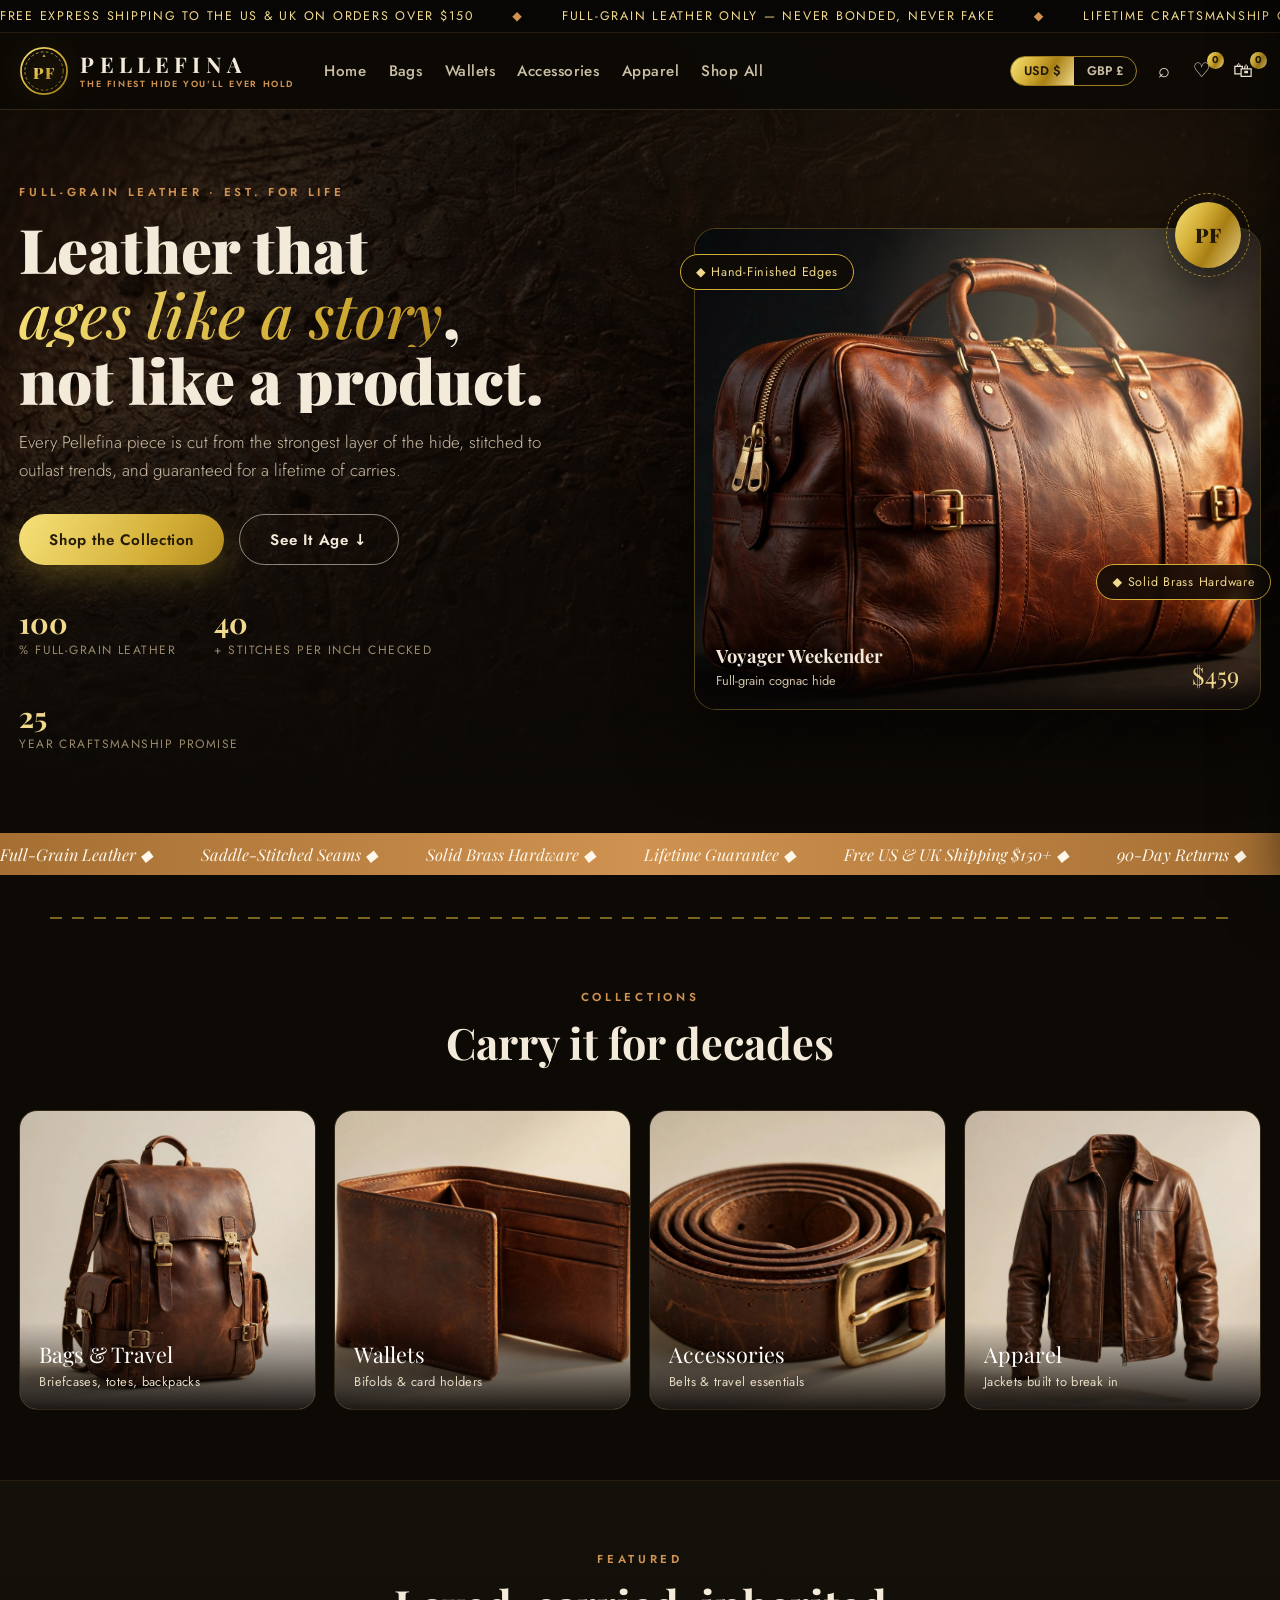
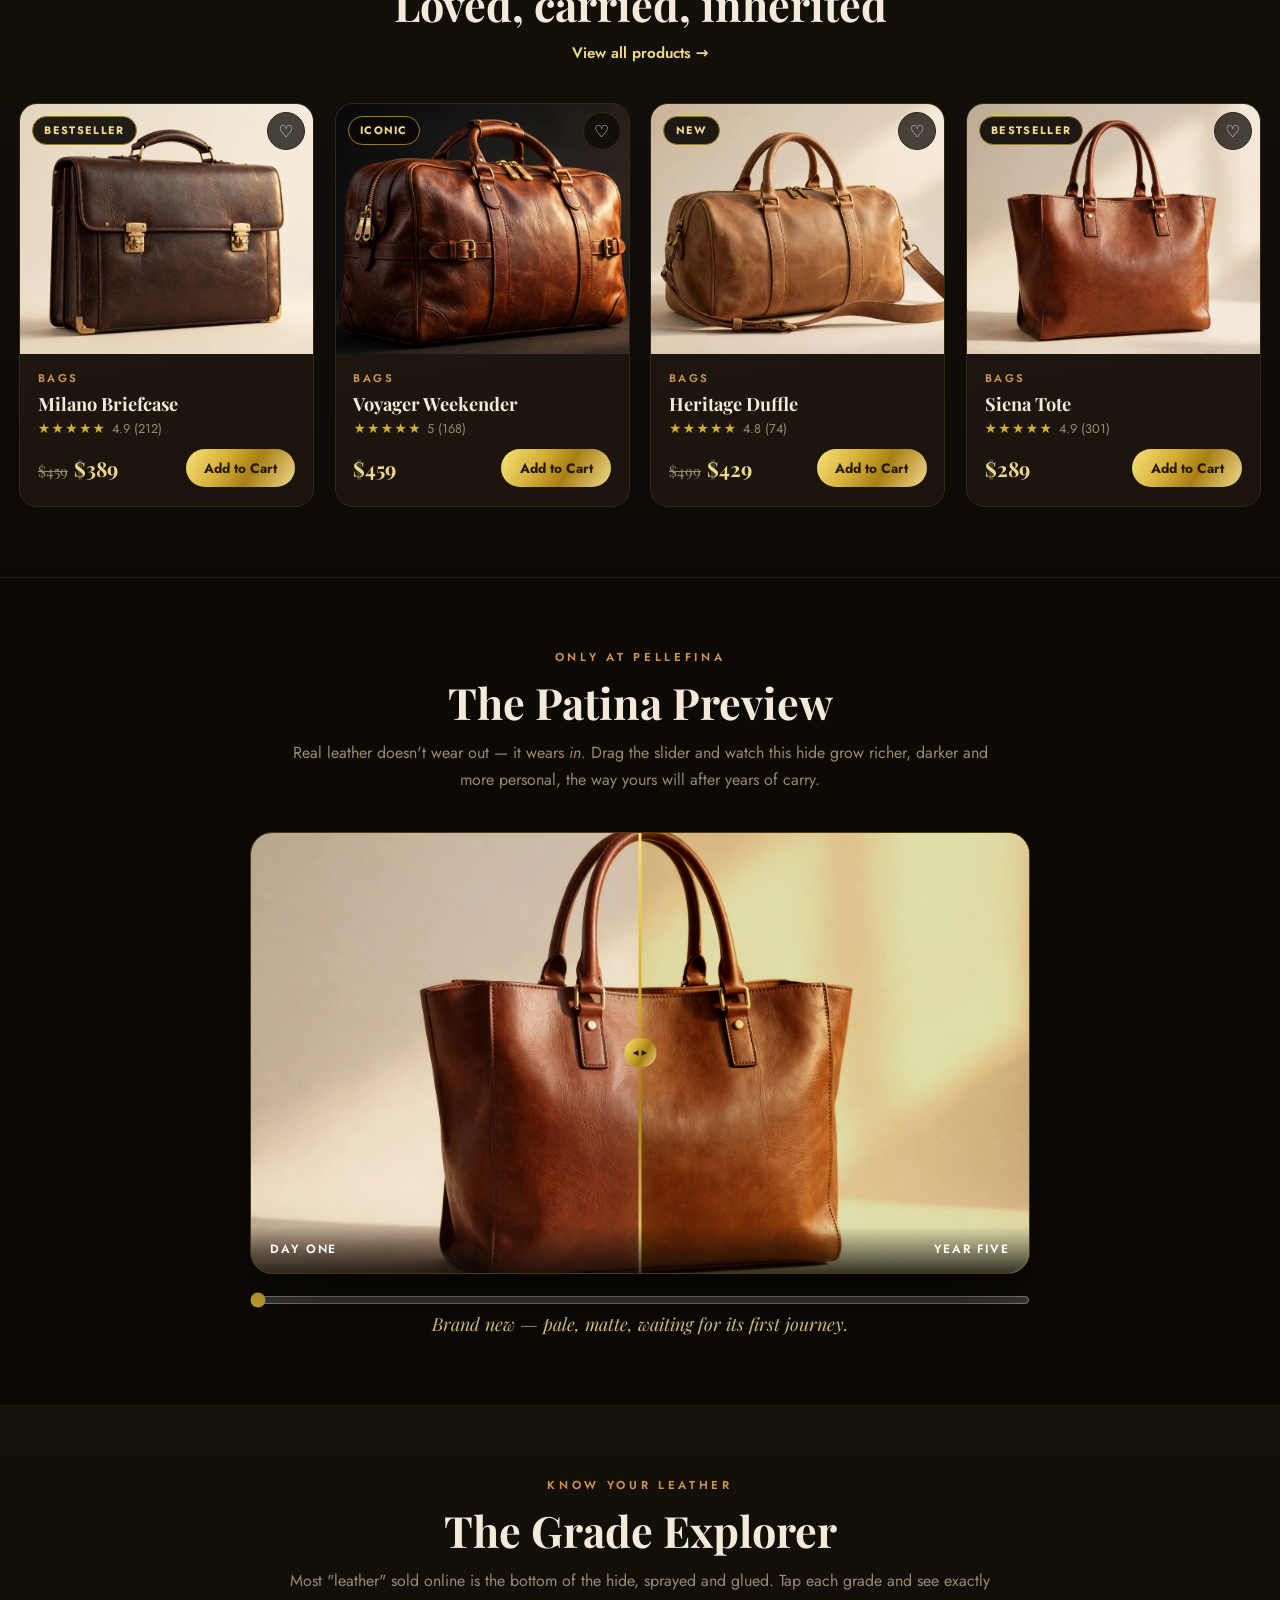
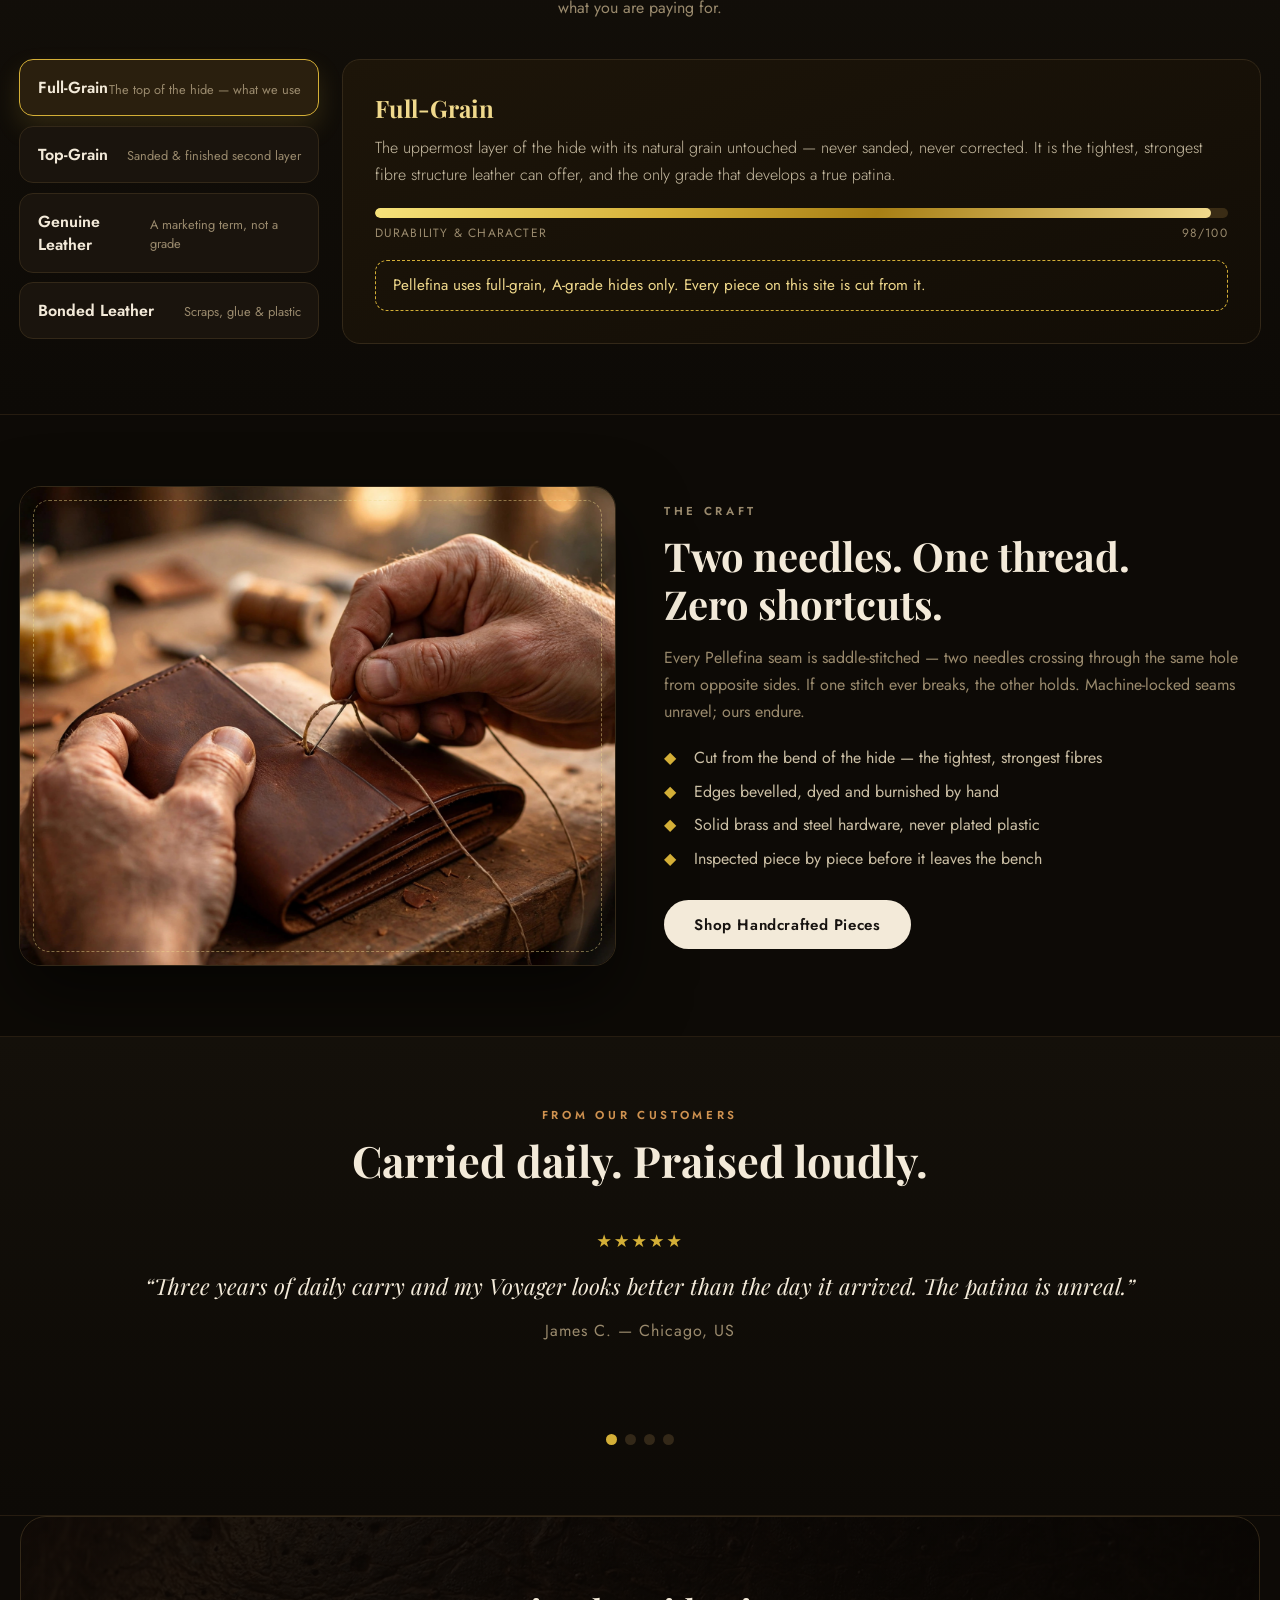
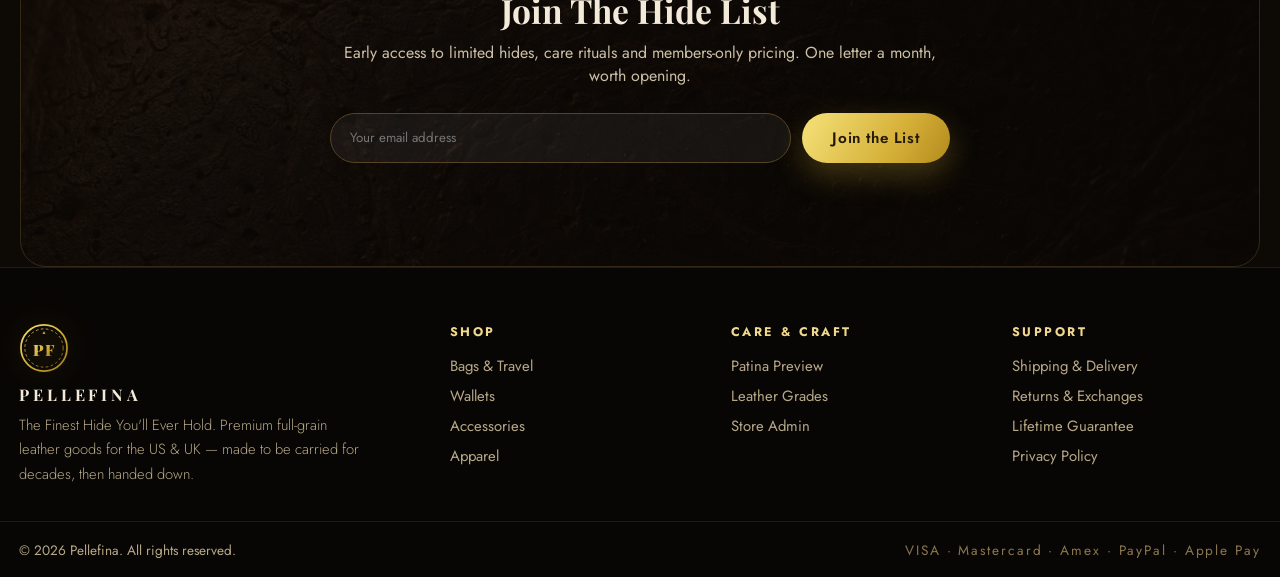
==== index.html @ c5c8783d "Brand left + new stitched-ring PF emblem logo; admin passcode updated" ====
<!DOCTYPE html>
<html lang="en">
<head>
<meta charset="UTF-8">
<meta name="viewport" content="width=device-width, initial-scale=1.0">
<title>Pellefina — The Finest Hide You'll Ever Hold</title>
<meta name="description" content="Pellefina — premium full-grain leather goods. Bags, wallets, belts and jackets crafted to last a lifetime.">
<link rel="preconnect" href="https://fonts.googleapis.com">
<link href="https://fonts.googleapis.com/css2?family=Playfair+Display:ital,wght@0,500;0,700;0,900;1,500&family=Jost:wght@300;400;500;600&display=swap" rel="stylesheet">
<link rel="stylesheet" href="style.css">
</head>
<body>

<!-- ===== Preloader ===== -->
<div id="preloader">
  <div class="pre-pf">PF</div>
  <div class="pre-name">PELLEFINA</div>
  <div class="pre-bar"><div></div></div>
</div>
<div id="cursorGlow"></div>

<!-- ===== Announcement bar ===== -->
<div class="topbar">
  <div class="topbar-track">
    <span>Free express shipping to the US &amp; UK on orders over $150</span>
    <span class="dot">◆</span><span>Full-grain leather only — never bonded, never fake</span>
    <span class="dot">◆</span><span>Lifetime craftsmanship guarantee</span>
    <span class="dot">◆</span><span>Free express shipping to the US &amp; UK on orders over $150</span>
    <span class="dot">◆</span><span>Full-grain leather only — never bonded, never fake</span>
    <span class="dot">◆</span><span>Lifetime craftsmanship guarantee</span>
  </div>
</div>

<!-- ===== Header ===== -->
<header id="siteHeader">
  <div class="header-in">
    <button class="icon-btn burger" id="burgerBtn" aria-label="Menu">☰</button>
    <a class="brand" href="#" data-nav="home">
      <span class="brand-mark"><svg viewBox="0 0 64 64" aria-hidden="true"><defs><linearGradient id="pfGoldH" x1="0" y1="0" x2="1" y2="1"><stop offset="0" stop-color="#f6e27a"/><stop offset=".5" stop-color="#d4af37"/><stop offset="1" stop-color="#9c7c1e"/></linearGradient></defs><circle cx="32" cy="32" r="29.5" fill="none" stroke="url(#pfGoldH)" stroke-width="2.2"/><circle cx="32" cy="32" r="24.5" fill="none" stroke="url(#pfGoldH)" stroke-width="1.1" stroke-dasharray="3.5 3" opacity=".85"/><path d="M32 10.5 L34 14 L30 14 Z" fill="url(#pfGoldH)"/><text x="32" y="42" text-anchor="middle" font-family="Playfair Display, serif" font-weight="900" font-size="20" letter-spacing="1" fill="url(#pfGoldH)">PF</text></svg></span>
      <span class="brand-text">PELLEFINA<small>The Finest Hide You'll Ever Hold</small></span>
    </a>
    <nav class="main-nav" id="mainNav">
      <a href="#" data-nav="home">Home</a>
      <a href="#" data-nav="shop" data-cat="Bags">Bags</a>
      <a href="#" data-nav="shop" data-cat="Wallets">Wallets</a>
      <a href="#" data-nav="shop" data-cat="Accessories">Accessories</a>
      <a href="#" data-nav="shop" data-cat="Apparel">Apparel</a>
      <a href="#" data-nav="shop" data-cat="All">Shop All</a>
    </nav>
    <div class="header-actions">
      <div class="currency-switch" role="group" aria-label="Currency">
        <button id="curUSD" class="cur-btn active">USD $</button>
        <button id="curGBP" class="cur-btn">GBP £</button>
      </div>
      <button class="icon-btn" id="searchBtn" aria-label="Search">⌕</button>
      <button class="icon-btn" id="wishBtn" aria-label="Wishlist">♡<span class="badge" id="wishCount">0</span></button>
      <button class="icon-btn" id="cartBtn" aria-label="Cart">🛍<span class="badge" id="cartCount">0</span></button>
    </div>
  </div>
  <div class="search-bar" id="searchBar">
    <input type="text" id="globalSearch" placeholder="Search leather goods… try 'wallet' or 'tote'">
    <button id="searchGo">Search</button>
  </div>
</header>

<main>
<!-- ================= HOME VIEW ================= -->
<section id="view-home" class="view active">

  <!-- HERO -->
  <div class="hero">
    <div class="hero-bgimg"></div>
    <div class="hero-in">
      <div class="hero-copy reveal">
        <p class="eyebrow">Full-Grain Leather · Est. for Life</p>
        <h1><span class="line"><span>Leather that</span></span><span class="line"><span><em>ages like a story</em>,</span></span><span class="line"><span>not like a product.</span></span></h1>
        <p class="hero-sub">Every Pellefina piece is cut from the strongest layer of the hide, stitched to outlast trends, and guaranteed for a lifetime of carries.</p>
        <div class="hero-cta">
          <button class="btn btn-gold" data-nav="shop" data-cat="All">Shop the Collection</button>
          <button class="btn btn-ghost" id="heroPatinaBtn">See It Age ↓</button>
        </div>
        <div class="hero-stats">
          <div><strong data-count="100">0</strong><span>% Full-Grain Leather</span></div>
          <div><strong data-count="40">0</strong><span>+ Stitches Per Inch Checked</span></div>
          <div><strong data-count="25">0</strong><span>Year Craftsmanship Promise</span></div>
        </div>
      </div>
      <div class="hero-stage reveal">
        <div class="tilt-card" id="heroCard">
          <img src="assets/hero-weekender.jpg" alt="Pellefina cognac leather weekender bag">
          <div class="tilt-glare"></div>
          <div class="hero-card-foot">
            <div><strong>Voyager Weekender</strong><span>Full-grain cognac hide</span></div>
            <div class="hero-price" data-price="459">$459</div>
          </div>
        </div>
        <div class="float-badge fb1">◆ Hand-Finished Edges</div>
        <div class="float-badge fb2">◆ Solid Brass Hardware</div>
        <div class="float-pf">PF</div>
      </div>
    </div>
  </div>

  <!-- MARQUEE -->
  <div class="marquee"><div class="marquee-track" id="marqueeTrack"></div></div>

  <div class="stitch" style="margin-top:2.6rem"></div>

  <!-- COLLECTIONS -->
  <section class="section">
    <div class="section-head reveal">
      <p class="eyebrow">Collections</p>
      <h2>Carry it for decades</h2>
    </div>
    <div class="tiles">
      <button class="tile reveal" data-nav="shop" data-cat="Bags"><img src="assets/prod-backpack.jpg" alt="Leather bags"><span>Bags &amp; Travel<small>Briefcases, totes, backpacks</small></span></button>
      <button class="tile reveal" data-nav="shop" data-cat="Wallets"><img src="assets/prod-wallet.jpg" alt="Leather wallets"><span>Wallets<small>Bifolds &amp; card holders</small></span></button>
      <button class="tile reveal" data-nav="shop" data-cat="Accessories"><img src="assets/prod-belt.jpg" alt="Leather accessories"><span>Accessories<small>Belts &amp; travel essentials</small></span></button>
      <button class="tile reveal" data-nav="shop" data-cat="Apparel"><img src="assets/prod-jacket.jpg" alt="Leather apparel"><span>Apparel<small>Jackets built to break in</small></span></button>
    </div>
  </section>

  <!-- FEATURED -->
  <section class="section alt">
    <div class="section-head reveal">
      <p class="eyebrow">Featured</p>
      <h2>Loved, carried, inherited</h2>
      <button class="link-btn" data-nav="shop" data-cat="All">View all products →</button>
    </div>
    <div class="grid" id="featuredGrid"></div>
  </section>

  <!-- PATINA PREVIEW (new feature) -->
  <section class="section patina" id="patinaSection">
    <div class="section-head reveal">
      <p class="eyebrow">Only at Pellefina</p>
      <h2>The Patina Preview</h2>
      <p class="section-sub">Real leather doesn't wear out — it wears <em>in</em>. Drag the slider and watch this hide grow richer, darker and more personal, the way yours will after years of carry.</p>
    </div>
    <div class="patina-box reveal">
      <div class="patina-frame">
        <img id="patinaImg" src="assets/prod-tote.jpg" alt="Leather tote patina preview">
        <div class="patina-top" id="patinaTop"><img src="assets/prod-tote.jpg" alt=""></div>
        <div class="patina-handle" id="patinaHandle"></div>
        <div class="patina-labels"><span>Day One</span><span>Year Five</span></div>
      </div>
      <input type="range" id="patinaRange" min="0" max="100" value="0" aria-label="Patina age slider">
      <p class="patina-readout" id="patinaReadout">Brand new — pale, matte, waiting for its first journey.</p>
    </div>
  </section>

  <!-- LEATHER GRADE EXPLORER (new feature) -->
  <section class="section alt">
    <div class="section-head reveal">
      <p class="eyebrow">Know Your Leather</p>
      <h2>The Grade Explorer</h2>
      <p class="section-sub">Most "leather" sold online is the bottom of the hide, sprayed and glued. Tap each grade and see exactly what you are paying for.</p>
    </div>
    <div class="grades reveal">
      <div class="grade-tabs" id="gradeTabs"></div>
      <div class="grade-panel" id="gradePanel"></div>
    </div>
  </section>

  <!-- CRAFT STORY -->
  <section class="section craft">
    <div class="craft-in">
      <div class="craft-img reveal"><img src="assets/craft-hands.jpg" alt="Artisan hands stitching leather"></div>
      <div class="craft-copy reveal">
        <p class="eyebrow">The Craft</p>
        <h2>Two needles. One thread.<br>Zero shortcuts.</h2>
        <p>Every Pellefina seam is saddle-stitched — two needles crossing through the same hole from opposite sides. If one stitch ever breaks, the other holds. Machine-locked seams unravel; ours endure.</p>
        <ul class="tick-list">
          <li>Cut from the bend of the hide — the tightest, strongest fibres</li>
          <li>Edges bevelled, dyed and burnished by hand</li>
          <li>Solid brass and steel hardware, never plated plastic</li>
          <li>Inspected piece by piece before it leaves the bench</li>
        </ul>
        <button class="btn btn-dark" data-nav="shop" data-cat="All">Shop Handcrafted Pieces</button>
      </div>
    </div>
  </section>

  <!-- TESTIMONIALS -->
  <section class="section alt">
    <div class="section-head reveal">
      <p class="eyebrow">From Our Customers</p>
      <h2>Carried daily. Praised loudly.</h2>
    </div>
    <div class="quotes" id="quotesBox"></div>
    <div class="quote-dots" id="quoteDots"></div>
  </section>

  <!-- NEWSLETTER -->
  <section class="section newsletter">
    <div class="news-in reveal">
      <h2>Join The Hide List</h2>
      <p>Early access to limited hides, care rituals and members-only pricing. One letter a month, worth opening.</p>
      <form id="newsForm">
        <input type="email" id="newsEmail" placeholder="Your email address" required>
        <button class="btn btn-gold" type="submit">Join the List</button>
      </form>
      <p class="news-msg" id="newsMsg"></p>
    </div>
  </section>
</section>

<!-- ================= SHOP VIEW ================= -->
<section id="view-shop" class="view">
  <div class="shop-head">
    <p class="eyebrow">The Collection</p>
    <h2 id="shopTitle">Shop All</h2>
    <div class="shop-tools">
      <input type="text" id="shopSearch" placeholder="Search products…">
      <select id="shopCat"></select>
      <select id="shopSort">
        <option value="featured">Sort: Featured</option>
        <option value="low">Price: Low to High</option>
        <option value="high">Price: High to Low</option>
        <option value="rating">Top Rated</option>
        <option value="name">Name A–Z</option>
      </select>
      <div class="range-box">
        <label>Max price <span id="rangeVal"></span></label>
        <input type="range" id="priceRange" min="40" max="600" value="600">
      </div>
    </div>
    <p class="shop-count" id="shopCount"></p>
  </div>
  <div class="grid shop-grid" id="shopGrid"></div>
  <p class="empty-note" id="shopEmpty" hidden>No pieces match your search. Try a different word or category.</p>
</section>

<!-- ================= WISHLIST VIEW ================= -->
<section id="view-wishlist" class="view">
  <div class="shop-head">
    <p class="eyebrow">Saved Pieces</p>
    <h2>Your Wishlist</h2>
    <p class="shop-count" id="wishEmpty">Nothing saved yet — tap the ♡ on any piece to keep it here.</p>
  </div>
  <div class="grid shop-grid" id="wishGrid"></div>
</section>

<!-- ================= CHECKOUT VIEW ================= -->
<section id="view-checkout" class="view">
  <div class="checkout-wrap">
    <div class="co-form">
      <p class="eyebrow">Almost Yours</p>
      <h2>Checkout</h2>
      <form id="checkoutForm">
        <div class="frow">
          <label>Full name<input required id="coName" placeholder="e.g. James Carter"></label>
          <label>Phone<input required id="coPhone" placeholder="+1 / +44…"></label>
        </div>
        <label>Email<input required type="email" id="coEmail" placeholder="you@example.com"></label>
        <label>Street address<input required id="coAddr" placeholder="House, street, apartment"></label>
        <div class="frow">
          <label>City<input required id="coCity"></label>
          <label>Postal / ZIP code<input required id="coZip"></label>
        </div>
        <label>Country
          <select id="coCountry"><option>United States</option><option>United Kingdom</option></select>
        </label>
        <label>Order notes (optional)<textarea id="coNotes" rows="2" placeholder="Anything we should know?"></textarea></label>
        <div class="pay-note">Payment is arranged after your order is confirmed — our team contacts you with secure payment options for your country. No card details are taken on this page.</div>
        <button class="btn btn-gold big" type="submit">Place Order</button>
      </form>
      <div class="order-done" id="orderDone" hidden>
        <div class="done-mark">✓</div>
        <h3>Order received</h3>
        <p id="orderDoneText"></p>
        <div class="done-actions">
          <a class="btn btn-dark" id="waOrderBtn" target="_blank" rel="noopener">Send Order on WhatsApp</a>
          <button class="btn btn-ghost dark" data-nav="shop" data-cat="All">Continue Shopping</button>
        </div>
      </div>
    </div>
    <aside class="co-summary">
      <h3>Order Summary</h3>
      <div id="coItems"></div>
      <div class="co-lines">
        <div><span>Subtotal</span><strong id="coSubtotal"></strong></div>
        <div><span>Shipping</span><strong id="coShipping"></strong></div>
        <div class="co-total"><span>Total</span><strong id="coTotal"></strong></div>
      </div>
      <p class="co-note">Free express shipping over $150 · 90-day returns · Lifetime craftsmanship guarantee</p>
    </aside>
  </div>
</section>
</main>

<!-- ===== Footer ===== -->
<footer>
  <div class="foot-grid">
    <div class="foot-brand">
      <span class="brand-mark light"><svg viewBox="0 0 64 64" aria-hidden="true"><defs><linearGradient id="pfGoldF" x1="0" y1="0" x2="1" y2="1"><stop offset="0" stop-color="#f6e27a"/><stop offset=".5" stop-color="#d4af37"/><stop offset="1" stop-color="#9c7c1e"/></linearGradient></defs><circle cx="32" cy="32" r="29.5" fill="none" stroke="url(#pfGoldF)" stroke-width="2.2"/><circle cx="32" cy="32" r="24.5" fill="none" stroke="url(#pfGoldF)" stroke-width="1.1" stroke-dasharray="3.5 3" opacity=".85"/><path d="M32 10.5 L34 14 L30 14 Z" fill="url(#pfGoldF)"/><text x="32" y="42" text-anchor="middle" font-family="Playfair Display, serif" font-weight="900" font-size="20" letter-spacing="1" fill="url(#pfGoldF)">PF</text></svg></span>
      <h4>PELLEFINA</h4>
      <p>The Finest Hide You'll Ever Hold. Premium full-grain leather goods for the US &amp; UK — made to be carried for decades, then handed down.</p>
    </div>
    <div><h5>Shop</h5><a href="#" data-nav="shop" data-cat="Bags">Bags &amp; Travel</a><a href="#" data-nav="shop" data-cat="Wallets">Wallets</a><a href="#" data-nav="shop" data-cat="Accessories">Accessories</a><a href="#" data-nav="shop" data-cat="Apparel">Apparel</a></div>
    <div><h5>Care &amp; Craft</h5><a href="#" id="footPatina">Patina Preview</a><a href="#" id="footGrades">Leather Grades</a><a href="admin.html">Store Admin</a></div>
    <div><h5>Support</h5><a href="#" data-policy="shipping">Shipping &amp; Delivery</a><a href="#" data-policy="returns">Returns &amp; Exchanges</a><a href="#" data-policy="warranty">Lifetime Guarantee</a><a href="#" data-policy="privacy">Privacy Policy</a></div>
  </div>
  <div class="foot-bottom">
    <span>© 2026 Pellefina. All rights reserved.</span>
    <span class="pay-icons">VISA · Mastercard · Amex · PayPal · Apple Pay</span>
  </div>
</footer>

<!-- ===== Cart drawer ===== -->
<div class="drawer-overlay" id="drawerOverlay"></div>
<aside class="cart-drawer" id="cartDrawer" aria-label="Shopping cart">
  <div class="drawer-head">
    <h3>Your Cart <span id="drawerCount"></span></h3>
    <button class="icon-btn" id="drawerClose">✕</button>
  </div>
  <div class="ship-progress">
    <p id="shipMsg"></p>
    <div class="progress"><div id="shipBar"></div></div>
  </div>
  <div class="drawer-items" id="drawerItems"></div>
  <div class="drawer-foot">
    <div class="drawer-total"><span>Subtotal</span><strong id="drawerTotal"></strong></div>
    <button class="btn btn-gold big" id="goCheckout">Proceed to Checkout</button>
    <button class="btn btn-ghost dark" id="continueBtn">Continue Shopping</button>
  </div>
</aside>

<!-- ===== Product modal ===== -->
<div class="modal-overlay" id="modalOverlay">
  <div class="modal" role="dialog" aria-modal="true">
    <button class="icon-btn modal-close" id="modalClose">✕</button>
    <div class="modal-media">
      <img id="mImg" src="" alt="">
      <span class="modal-badge" id="mBadge"></span>
    </div>
    <div class="modal-body">
      <p class="eyebrow" id="mCat"></p>
      <h3 id="mName"></h3>
      <div class="stars" id="mStars"></div>
      <p class="modal-price" id="mPrice"></p>
      <p class="modal-desc" id="mDesc"></p>
      <ul class="modal-feats" id="mFeats"></ul>
      <label class="fld">Leather colour
        <select id="mColor"></select>
      </label>
      <label class="fld">Embossed initials (free, optional)
        <input id="mEmboss" maxlength="3" placeholder="e.g. J.C.">
      </label>
      <div class="qty-row">
        <div class="qty-box">
          <button id="qMinus">−</button><span id="qVal">1</span><button id="qPlus">+</button>
        </div>
        <button class="btn btn-gold" id="mAddCart">Add to Cart</button>
        <button class="icon-btn heart" id="mWish">♡</button>
      </div>
      <p class="modal-meta">Free express shipping over $150 · 90-day returns · Lifetime guarantee</p>
    </div>
  </div>
</div>

<!-- ===== Policy modal ===== -->
<div class="modal-overlay" id="policyOverlay">
  <div class="modal policy">
    <button class="icon-btn modal-close" id="policyClose">✕</button>
    <h3 id="pTitle"></h3>
    <div id="pBody"></div>
  </div>
</div>

<div class="toast" id="toast"></div>

<script src="app.js"></script>
</body>
</html>
---- style.css ----
:root{
  --bg:#0d0a06; --bg2:#14100a; --panel:#1a140d; --panel2:#211910;
  --ink:#f3ead9; --ink-dim:#cbbfa5; --mut:#9a8a6d;
  --cognac:#cf9250; --cognac-d:#a56f33; --gold:#d4af37; --gold-l:#f0d98c; --gold-d:#9c7c1e;
  --line:#332818; --line-soft:#261c10;
  --shadow:0 30px 70px rgba(0,0,0,.55); --rad:18px;
  --grad-gold:linear-gradient(120deg,#f6e27a 0%,#d4af37 35%,#a87f14 60%,#f0d98c 100%);
}
*{margin:0;padding:0;box-sizing:border-box}
html{scroll-behavior:smooth}
body{font-family:'Jost',system-ui,sans-serif;background:var(--bg);color:var(--ink);overflow-x:hidden}
body::before{content:"";position:fixed;inset:0;z-index:0;pointer-events:none;opacity:.5;
  background:radial-gradient(900px 480px at 85% -5%,rgba(207,146,80,.13),transparent 60%),radial-gradient(700px 500px at -10% 40%,rgba(212,175,55,.07),transparent 60%)}
main,footer,header,.topbar{position:relative;z-index:1}
::selection{background:var(--gold);color:#241a05}
::-webkit-scrollbar{width:11px}::-webkit-scrollbar-track{background:#0a0805}
::-webkit-scrollbar-thumb{background:linear-gradient(var(--cognac),var(--gold-d));border-radius:99px}
img{display:block;max-width:100%}
button{font-family:inherit;cursor:pointer}
h1,h2,h3,h4{font-family:'Playfair Display',serif}
.eyebrow{letter-spacing:.32em;text-transform:uppercase;font-size:.72rem;font-weight:600;color:var(--cognac)}
.btn{position:relative;overflow:hidden;border:none;border-radius:999px;padding:.85rem 1.9rem;font-size:.95rem;font-weight:600;letter-spacing:.04em;transition:transform .25s,box-shadow .25s;will-change:transform}
.btn-gold{background:var(--grad-gold);background-size:200% auto;color:#241a05;box-shadow:0 12px 30px rgba(212,175,55,.28)}
.btn-gold:hover{background-position:right center;box-shadow:0 18px 40px rgba(212,175,55,.4)}
.btn-gold::after{content:"";position:absolute;top:0;left:-80%;width:50%;height:100%;background:linear-gradient(100deg,transparent,rgba(255,255,255,.55),transparent);transform:skewX(-20deg);transition:left .6s ease}
.btn-gold:hover::after{left:130%}
.btn-dark{background:#f3ead9;color:#171310}
.btn-dark:hover{background:var(--cognac);color:#fff}
.btn-ghost{background:transparent;border:1.5px solid rgba(243,234,217,.55);color:var(--ink)}
.btn-ghost.dark{border-color:var(--gold);color:var(--gold-l)}
.btn-ghost:hover{border-color:var(--gold);color:var(--gold-l)}
.btn.big{width:100%;padding:1rem}
.link-btn{background:none;border:none;color:var(--gold-l);font-weight:600;font-size:.95rem}
.link-btn:hover{text-decoration:underline}
.icon-btn{position:relative;background:none;border:none;font-size:1.25rem;color:inherit;padding:.35rem .5rem;line-height:1}
.badge{position:absolute;top:-4px;right:-6px;background:var(--grad-gold);color:#241a05;font-size:.62rem;font-weight:700;min-width:17px;height:17px;border-radius:50%;display:flex;align-items:center;justify-content:center}

/* preloader */
#preloader{position:fixed;inset:0;z-index:999;background:#0a0704;display:flex;flex-direction:column;align-items:center;justify-content:center;gap:1.1rem;transition:opacity .7s ease,visibility .7s}
#preloader.done{opacity:0;visibility:hidden}
.pre-pf{font-family:'Playfair Display',serif;font-weight:900;font-size:3rem;color:transparent;background:var(--grad-gold);background-size:200% auto;-webkit-background-clip:text;background-clip:text;animation:goldmove 2.2s linear infinite;border:2px solid rgba(212,175,55,.5);width:104px;height:104px;border-radius:50%;display:flex;align-items:center;justify-content:center}
@keyframes goldmove{to{background-position:200% center}}
.pre-name{letter-spacing:.55em;font-family:'Playfair Display',serif;font-size:1.05rem;color:var(--ink);text-indent:.55em;animation:fadeUp 1s ease both .2s}
.pre-bar{width:180px;height:2px;background:#2b2010;overflow:hidden;border-radius:99px}
.pre-bar div{height:100%;width:40%;background:var(--grad-gold);animation:loadslide 1.1s ease-in-out infinite}
@keyframes loadslide{0%{transform:translateX(-120%)}100%{transform:translateX(480%)}}
@keyframes fadeUp{from{opacity:0;transform:translateY(14px)}to{opacity:1;transform:none}}

/* cursor glow */
#cursorGlow{position:fixed;width:520px;height:520px;border-radius:50%;pointer-events:none;z-index:1;left:0;top:0;transform:translate(-50%,-50%);background:radial-gradient(circle,rgba(240,217,140,.09),transparent 60%);mix-blend-mode:screen;transition:opacity .4s;opacity:0}
@media(pointer:coarse){#cursorGlow{display:none}}

/* topbar */
.topbar{background:#080604;color:var(--gold-l);overflow:hidden;padding:.45rem 0;font-size:.78rem;letter-spacing:.14em;text-transform:uppercase;border-bottom:1px solid var(--line-soft)}
.topbar-track{display:flex;gap:2.4rem;white-space:nowrap;width:max-content;animation:slide 30s linear infinite}
.topbar .dot{color:var(--cognac)}
@keyframes slide{to{transform:translateX(-50%)}}

/* header */
header{position:sticky;top:0;z-index:60;background:rgba(13,10,6,.82);backdrop-filter:blur(14px);border-bottom:1px solid var(--line)}
.header-in{max-width:1320px;margin:0 auto;display:flex;align-items:center;gap:1rem;padding:.8rem 1.2rem}
.main-nav{display:flex;gap:1.4rem;flex:1}
.main-nav a{color:var(--ink-dim);text-decoration:none;font-weight:500;font-size:.95rem;letter-spacing:.03em;position:relative;padding:.2rem 0}
.main-nav a::after{content:"";position:absolute;left:0;bottom:0;height:1.5px;width:0;background:var(--grad-gold);transition:width .3s}
.main-nav a:hover{color:var(--gold-l)}.main-nav a:hover::after{width:100%}
.brand{display:flex;align-items:center;gap:.7rem;text-decoration:none;color:var(--ink)}
.brand-mark{width:50px;height:50px;display:flex;align-items:center;justify-content:center;filter:drop-shadow(0 0 14px rgba(212,175,55,.35))}
.brand-mark svg{width:100%;height:100%}
.main-nav{justify-content:center}
.brand-text{font-family:'Playfair Display',serif;font-weight:700;font-size:1.35rem;letter-spacing:.24em;display:flex;flex-direction:column;line-height:1}
.brand-text small{font-family:'Jost',sans-serif;font-size:.56rem;letter-spacing:.18em;color:var(--cognac);font-weight:600;margin-top:.28rem;text-transform:uppercase}
.header-actions{display:flex;align-items:center;gap:.4rem;flex:1;justify-content:flex-end}
.currency-switch{display:flex;border:1.5px solid var(--gold-d);border-radius:999px;overflow:hidden;margin-right:.4rem}
.cur-btn{border:none;background:transparent;padding:.32rem .8rem;font-size:.78rem;font-weight:600;color:var(--ink-dim)}
.cur-btn.active{background:var(--grad-gold);color:#241a05}
.burger{display:none}
.search-bar{display:none;max-width:1320px;margin:0 auto;padding:0 1.2rem .9rem;gap:.6rem}
.search-bar.open{display:flex}
.search-bar input{flex:1;padding:.7rem 1rem;border:1.5px solid var(--line);border-radius:999px;font-family:inherit;font-size:.95rem;background:var(--panel);color:var(--ink)}
.search-bar button{border:none;background:var(--grad-gold);color:#241a05;border-radius:999px;padding:.7rem 1.5rem;font-weight:700}

/* views */
.view{display:none}
.view.active{display:block;animation:fadeIn .5s ease}
@keyframes fadeIn{from{opacity:0;transform:translateY(12px)}to{opacity:1;transform:none}}

/* hero */
.hero{position:relative;color:var(--ink);overflow:hidden;background:#0a0704}
.hero-bgimg{position:absolute;inset:-6%;background:url('assets/texture-leather.jpg') center/cover;opacity:.34;animation:kenburns 26s ease-in-out infinite alternate;will-change:transform}
@keyframes kenburns{from{transform:scale(1) translateY(0)}to{transform:scale(1.14) translateY(-2.5%)}}
.hero::after{content:"";position:absolute;inset:0;background:linear-gradient(180deg,rgba(10,7,4,.55),rgba(10,7,4,.25) 40%,#0d0a06 96%),radial-gradient(900px 480px at 82% 8%,rgba(207,146,80,.22),transparent 60%)}
.hero-in{position:relative;z-index:2;max-width:1320px;margin:0 auto;padding:4.6rem 1.2rem 5rem;display:grid;grid-template-columns:1.05fr .95fr;gap:3rem;align-items:center}
.hero h1{font-size:clamp(2.5rem,4.8vw,4.2rem);line-height:1.07;font-weight:900;margin:1rem 0}
.hero h1 .line{display:block;overflow:hidden}
.hero h1 .line span{display:inline-block;animation:lineUp 1s cubic-bezier(.2,.7,.2,1) both}
.hero h1 .line:nth-child(2) span{animation-delay:.14s}
.hero h1 .line:nth-child(3) span{animation-delay:.28s}
@keyframes lineUp{from{transform:translateY(110%)}to{transform:none}}
.hero h1 em{color:transparent;background:var(--grad-gold);background-size:200% auto;-webkit-background-clip:text;background-clip:text;font-style:italic;font-weight:500;animation:goldmove 5s linear infinite}
.hero-sub{color:var(--ink-dim);max-width:34rem;font-size:1.06rem;font-weight:300;line-height:1.65}
.hero-cta{display:flex;gap:.9rem;margin:1.8rem 0 2.4rem;flex-wrap:wrap}
.hero-stats{display:flex;gap:2.4rem;flex-wrap:wrap}
.hero-stats div{display:flex;flex-direction:column}
.hero-stats strong{font-family:'Playfair Display',serif;font-size:1.8rem;color:var(--gold-l)}
.hero-stats span{font-size:.75rem;letter-spacing:.12em;text-transform:uppercase;color:var(--mut)}
.hero-stage{position:relative;perspective:1200px}
.tilt-card{position:relative;border-radius:22px;overflow:hidden;box-shadow:var(--shadow);transform-style:preserve-3d;transition:transform .25s ease;background:#0e0b08;border:1px solid rgba(212,175,55,.35)}
.tilt-card img{width:100%;height:480px;object-fit:cover}
.tilt-glare{position:absolute;inset:0;background:radial-gradient(420px circle at var(--gx,70%) var(--gy,20%),rgba(255,240,200,.3),transparent 55%);pointer-events:none}
.hero-card-foot{position:absolute;left:0;right:0;bottom:0;display:flex;justify-content:space-between;align-items:flex-end;padding:1.1rem 1.3rem;background:linear-gradient(transparent,rgba(8,5,3,.88));transform:translateZ(45px)}
.hero-card-foot strong{display:block;font-family:'Playfair Display',serif;font-size:1.15rem}
.hero-card-foot span{font-size:.8rem;color:#cbbfa7}
.hero-price{font-family:'Playfair Display',serif;font-size:1.5rem;color:var(--gold-l)}
.float-badge{position:absolute;background:rgba(16,11,6,.85);border:1px solid var(--gold);color:var(--gold-l);padding:.5rem .95rem;border-radius:999px;font-size:.78rem;letter-spacing:.06em;backdrop-filter:blur(4px);animation:bob 5s ease-in-out infinite;z-index:3}
.fb1{top:26px;left:-14px}.fb2{bottom:110px;right:-10px;animation-delay:2.2s}
@keyframes bob{0%,100%{transform:translateY(0)}50%{transform:translateY(-11px)}}
.float-pf{position:absolute;top:-26px;right:20px;font-family:'Playfair Display',serif;font-weight:900;font-size:1.25rem;color:#241a05;background:var(--grad-gold);width:66px;height:66px;border-radius:50%;display:flex;align-items:center;justify-content:center;box-shadow:0 16px 34px rgba(0,0,0,.5);z-index:3}
.float-pf::before{content:"";position:absolute;inset:-9px;border-radius:50%;border:1.5px dashed rgba(212,175,55,.75);animation:spinSlow 14s linear infinite}
@keyframes spinSlow{to{transform:rotate(360deg)}}

/* marquee */
.marquee{background:linear-gradient(90deg,var(--cognac-d),var(--cognac),var(--cognac-d));color:#fff7ea;overflow:hidden;padding:.62rem 0}
.marquee-track{display:flex;gap:3rem;width:max-content;white-space:nowrap;font-family:'Playfair Display',serif;font-style:italic;font-size:1.02rem;animation:slide 26s linear infinite}

/* stitch divider */
.stitch{height:2px;max-width:1180px;margin:0 auto;background-image:linear-gradient(90deg,var(--gold) 55%,transparent 45%);background-size:22px 2px;opacity:.55;animation:stitchmove 1.6s linear infinite}
@keyframes stitchmove{to{background-position:22px 0}}

/* sections */
.section{max-width:1320px;margin:0 auto;padding:4.4rem 1.2rem;position:relative}
.section.alt{max-width:none;background:linear-gradient(180deg,var(--bg2),var(--bg));border-block:1px solid var(--line-soft)}
.section.alt>*{max-width:1320px;margin-inline:auto}
.section-head{text-align:center;margin-bottom:2.4rem}
.section-head h2{font-size:clamp(1.9rem,3.4vw,2.7rem);margin:.5rem 0}
.section-head h2 em{color:var(--gold-l);font-style:italic;font-weight:500}
.section-sub{color:var(--mut);max-width:44rem;margin:.6rem auto 0;line-height:1.65}
.reveal{opacity:0;transform:translateY(30px);transition:opacity .8s ease,transform .8s cubic-bezier(.2,.7,.2,1)}
.reveal.in{opacity:1;transform:none}

/* tiles */
.tiles{display:grid;grid-template-columns:repeat(4,1fr);gap:1.1rem}
.tile{position:relative;border:1px solid var(--line);border-radius:var(--rad);overflow:hidden;height:300px;text-align:left;padding:0;background:#000}
.tile img{width:100%;height:100%;object-fit:cover;transition:transform .7s ease;opacity:.94}
.tile:hover img{transform:scale(1.09)}
.tile::after{content:"";position:absolute;inset:0;border-radius:var(--rad);box-shadow:inset 0 0 0 1px rgba(240,217,140,0);transition:.35s}
.tile:hover::after{box-shadow:inset 0 0 0 1.5px rgba(240,217,140,.8)}
.tile span{position:absolute;left:0;right:0;bottom:0;padding:1.1rem 1.2rem;color:#fff;font-family:'Playfair Display',serif;font-size:1.35rem;background:linear-gradient(transparent,rgba(8,5,3,.9));display:block;z-index:2}
.tile small{display:block;font-family:'Jost',sans-serif;font-size:.8rem;color:#e6d9c2;margin-top:.25rem;letter-spacing:.03em}

/* product cards */
.grid{display:grid;grid-template-columns:repeat(4,1fr);gap:1.3rem}
.shop-grid{max-width:1320px;margin:0 auto;padding:0 1.2rem 4rem}
.card{background:linear-gradient(170deg,var(--panel2),var(--panel));border:1px solid var(--line);border-radius:var(--rad);overflow:hidden;transition:transform .35s,box-shadow .35s,border-color .35s;position:relative}
.card:hover{transform:translateY(-8px);box-shadow:var(--shadow);border-color:var(--gold)}
.card-img{position:relative;height:250px;overflow:hidden;background:#0a0704}
.card-img img{width:100%;height:100%;object-fit:cover;transition:transform .6s ease}
.card:hover .card-img img{transform:scale(1.08)}
.card-img::after{content:"";position:absolute;top:0;left:-90%;width:45%;height:100%;background:linear-gradient(100deg,transparent,rgba(255,244,214,.22),transparent);transform:skewX(-18deg);transition:left .7s ease;z-index:1}
.card:hover .card-img::after{left:130%}
.p-badge{position:absolute;top:12px;left:12px;background:rgba(10,7,4,.9);border:1px solid var(--gold-d);color:var(--gold-l);font-size:.68rem;font-weight:700;letter-spacing:.12em;text-transform:uppercase;padding:.34rem .7rem;border-radius:999px;z-index:2}
.p-heart{position:absolute;top:8px;right:8px;z-index:2;background:rgba(13,10,6,.75);color:var(--ink);border-radius:50%;width:38px;height:38px;font-size:1.05rem;display:flex;align-items:center;justify-content:center;border:1px solid var(--line)}
.p-heart.on{color:#ff7b6b;border-color:#ff7b6b}
.card-body{padding:1rem 1.1rem 1.2rem}
.card-cat{font-size:.7rem;letter-spacing:.22em;text-transform:uppercase;color:var(--cognac);font-weight:600}
.card-name{font-family:'Playfair Display',serif;font-size:1.14rem;margin:.3rem 0 .15rem;color:var(--ink)}
.stars{color:var(--gold);font-size:.86rem;letter-spacing:.1em}
.stars span{color:var(--mut);letter-spacing:0;font-size:.8rem;margin-left:.35rem}
.card-foot{display:flex;justify-content:space-between;align-items:center;margin-top:.7rem}
.price{font-family:'Playfair Display',serif;font-size:1.28rem;font-weight:700;color:var(--gold-l)}
.price s{color:var(--mut);font-size:.95rem;margin-right:.4rem;font-weight:400}
.add-btn{background:var(--grad-gold);color:#241a05;border:none;border-radius:999px;padding:.55rem 1.15rem;font-weight:700;font-size:.85rem;transition:.25s}
.add-btn:hover{transform:translateY(-2px);box-shadow:0 10px 22px rgba(212,175,55,.35)}
.quick-btn{position:absolute;left:50%;bottom:14px;transform:translate(-50%,16px);opacity:0;background:rgba(10,7,4,.92);color:var(--gold-l);border:1px solid var(--gold);padding:.55rem 1.3rem;border-radius:999px;font-weight:600;font-size:.85rem;transition:.3s;z-index:2}
.card:hover .quick-btn{opacity:1;transform:translate(-50%,0)}

/* patina comparison */
.patina-box{max-width:780px;margin:0 auto;text-align:center}
.patina-frame{position:relative;border-radius:22px;overflow:hidden;box-shadow:var(--shadow);border:1px solid rgba(212,175,55,.3)}
.patina-frame img{width:100%;height:440px;object-fit:cover}
.patina-top{position:absolute;inset:0;clip-path:inset(0 0 0 50%)}
.patina-top img{filter:sepia(42%) saturate(158%) brightness(83%) contrast(113%)}
.patina-handle{position:absolute;top:0;bottom:0;left:50%;width:3px;background:var(--grad-gold);transform:translateX(-50%);box-shadow:0 0 18px rgba(212,175,55,.7);pointer-events:none}
.patina-handle::after{content:"◂ ▸";position:absolute;top:50%;left:50%;transform:translate(-50%,-50%);background:var(--grad-gold);color:#241a05;font-size:.72rem;font-weight:700;padding:.42rem .55rem;border-radius:999px;white-space:nowrap}
.patina-labels{position:absolute;left:0;right:0;bottom:0;display:flex;justify-content:space-between;padding:.9rem 1.2rem;color:#fff;font-weight:600;letter-spacing:.14em;text-transform:uppercase;font-size:.75rem;background:linear-gradient(transparent,rgba(8,5,3,.78));pointer-events:none;z-index:2}
#patinaRange{width:100%;margin:1.4rem 0 .5rem;accent-color:var(--gold);height:8px;cursor:pointer}
.patina-readout{font-family:'Playfair Display',serif;font-style:italic;font-size:1.12rem;color:var(--gold-l)}

/* grades */
.grades{display:grid;grid-template-columns:300px 1fr;gap:1.4rem;max-width:980px;margin:0 auto}
.grade-tabs{display:flex;flex-direction:column;gap:.6rem}
.grade-tab{text-align:left;background:var(--panel);border:1.5px solid var(--line);border-radius:14px;padding:1rem 1.1rem;font-weight:600;font-size:1rem;color:var(--ink);display:flex;justify-content:space-between;align-items:center;transition:.25s}
.grade-tab small{display:block;font-weight:400;color:var(--mut);font-size:.8rem;margin-top:.15rem}
.grade-tab.active{border-color:var(--gold);background:#2a1f0e;box-shadow:0 12px 26px rgba(212,175,55,.16)}
.grade-panel{background:linear-gradient(160deg,#1d1509,#120d06);color:var(--ink);border:1px solid var(--line);border-radius:var(--rad);padding:2rem}
.grade-panel h3{color:var(--gold-l);font-size:1.5rem;margin-bottom:.6rem}
.grade-panel p{color:var(--ink-dim);line-height:1.7;font-weight:300}
.meter{height:10px;background:#3a2c15;border-radius:99px;margin:1.2rem 0 .4rem;overflow:hidden}
.meter div{height:100%;background:var(--grad-gold);border-radius:99px;transition:width .6s ease}
.meter-labels{display:flex;justify-content:space-between;font-size:.75rem;letter-spacing:.1em;text-transform:uppercase;color:var(--mut)}
.grade-verdict{margin-top:1.1rem;padding:.85rem 1.1rem;border:1px dashed var(--gold);border-radius:12px;color:var(--gold-l);font-size:.95rem}

/* craft */
.craft{max-width:1320px}
.craft-in{display:grid;grid-template-columns:1fr 1fr;gap:3rem;align-items:center}
.craft-img{position:relative}
.craft-img img{border-radius:22px;height:480px;width:100%;object-fit:cover;box-shadow:var(--shadow);border:1px solid var(--line)}
.craft-img::after{content:"";position:absolute;inset:14px;border:1.5px dashed rgba(240,217,140,.45);border-radius:16px;pointer-events:none}
.craft-copy h2{font-size:clamp(1.8rem,3.2vw,2.5rem);margin:.6rem 0 1rem;line-height:1.2}
.craft-copy p{color:var(--mut);line-height:1.7}
.tick-list{list-style:none;margin:1.3rem 0 1.8rem;display:grid;gap:.6rem}
.tick-list li{padding-left:1.9rem;position:relative;line-height:1.5;color:var(--ink-dim)}
.tick-list li::before{content:"◆";position:absolute;left:0;color:var(--gold)}

/* testimonials */
.quotes{max-width:820px;margin:0 auto;min-height:190px;position:relative}
.quote-card{position:absolute;inset:0;opacity:0;transform:translateY(14px);transition:.55s;text-align:center;padding:0 1rem;pointer-events:none}
.quote-card.on{opacity:1;transform:none;pointer-events:auto}
.quote-card .stars{font-size:1.1rem}
.quote-card blockquote{font-family:'Playfair Display',serif;font-style:italic;font-size:1.4rem;line-height:1.5;margin:1rem 0}
.quote-card cite{color:var(--mut);font-style:normal;letter-spacing:.06em}
.quote-dots{display:flex;gap:.5rem;justify-content:center;margin-top:1rem}
.quote-dots button{width:11px;height:11px;border-radius:50%;border:none;background:var(--line)}
.quote-dots button.on{background:var(--gold)}

/* newsletter */
.newsletter{background:linear-gradient(rgba(10,7,4,.9),rgba(10,7,4,.9)),url('assets/texture-leather.jpg') center/cover;border:1px solid var(--line);border-radius:26px;color:var(--ink);text-align:center;max-width:1240px}
.news-in{max-width:620px;margin:0 auto}
.newsletter h2{font-size:2.1rem;margin-bottom:.6rem}
.newsletter p{color:var(--ink-dim)}
#newsForm{display:flex;gap:.7rem;margin-top:1.6rem}
#newsForm input{flex:1;padding:.9rem 1.2rem;border-radius:999px;border:1px solid #554322;background:rgba(255,255,255,.05);color:#fff;font-family:inherit}
.news-msg{margin-top:.9rem;color:var(--gold-l);min-height:1.2em}

/* shop */
.shop-head{max-width:1320px;margin:0 auto;padding:3rem 1.2rem 1.4rem;text-align:center}
.shop-head h2{font-size:2.3rem;margin:.4rem 0 1.4rem}
.shop-tools{display:flex;gap:.8rem;justify-content:center;flex-wrap:wrap;align-items:center}
.shop-tools input[type=text],.shop-tools select{padding:.7rem 1rem;border:1.5px solid var(--line);border-radius:999px;font-family:inherit;background:var(--panel);color:var(--ink);font-size:.92rem}
.range-box{display:flex;align-items:center;gap:.6rem;font-size:.85rem;color:var(--mut)}
.range-box input{accent-color:var(--gold)}
.shop-count{color:var(--mut);margin-top:1rem}
.empty-note{text-align:center;color:var(--mut);padding:0 1rem 4rem;font-size:1.05rem}

/* checkout */
.checkout-wrap{max-width:1180px;margin:0 auto;padding:3rem 1.2rem 4.5rem;display:grid;grid-template-columns:1.25fr .85fr;gap:2.4rem;align-items:start}
.co-form h2{font-size:2.1rem;margin:.4rem 0 1.3rem}
.co-form label{display:block;font-size:.85rem;font-weight:600;letter-spacing:.03em;margin-bottom:.9rem}
.co-form input,.co-form select,.co-form textarea{width:100%;margin-top:.35rem;padding:.75rem .95rem;border:1.5px solid var(--line);border-radius:12px;font-family:inherit;font-size:.95rem;background:var(--panel);color:var(--ink);font-weight:400}
.frow{display:grid;grid-template-columns:1fr 1fr;gap:1rem}
.pay-note{background:#2a1f0e;border:1px dashed var(--gold);border-radius:12px;padding:.9rem 1.1rem;font-size:.9rem;margin:0 0 1.2rem;color:var(--gold-l)}
.co-summary{background:var(--panel);border:1px solid var(--line);border-radius:var(--rad);padding:1.6rem;position:sticky;top:100px}
.co-summary h3{margin-bottom:1rem}
.co-item{display:flex;gap:.8rem;margin-bottom:.9rem;align-items:center}
.co-item img{width:56px;height:56px;border-radius:10px;object-fit:cover}
.co-item div{flex:1}
.co-item strong{font-size:.92rem;display:block}
.co-item span{font-size:.8rem;color:var(--mut)}
.co-lines{border-top:1px solid var(--line);margin-top:1rem;padding-top:1rem;display:grid;gap:.5rem}
.co-lines div{display:flex;justify-content:space-between}
.co-total{font-size:1.15rem;border-top:1px solid var(--line);padding-top:.6rem;color:var(--gold-l)}
.co-note{color:var(--mut);font-size:.82rem;margin-top:1rem;line-height:1.6}
.order-done{text-align:center;padding:2rem 0}
.done-mark{width:74px;height:74px;margin:0 auto 1rem;border-radius:50%;background:var(--grad-gold);display:flex;align-items:center;justify-content:center;font-size:2rem;color:#241a05;animation:pop .5s ease}
.done-actions{display:flex;gap:.8rem;justify-content:center;margin-top:1.4rem;flex-wrap:wrap}
.done-actions a{text-decoration:none;display:inline-flex;align-items:center}

/* footer */
footer{background:#080604;color:#b7a888;border-top:1px solid var(--line-soft)}
.foot-grid{max-width:1320px;margin:0 auto;padding:3.4rem 1.2rem 2.2rem;display:grid;grid-template-columns:1.6fr 1fr 1fr 1fr;gap:2rem}
.foot-grid h4{color:var(--ink);letter-spacing:.24em;margin:.7rem 0 .5rem}
.foot-grid h5{color:var(--gold-l);font-family:'Jost',sans-serif;letter-spacing:.2em;text-transform:uppercase;font-size:.78rem;margin-bottom:.9rem}
.foot-grid a{display:block;color:#b7a888;text-decoration:none;margin-bottom:.5rem;font-size:.93rem}
.foot-grid a:hover{color:var(--gold-l)}
.foot-brand p{font-size:.92rem;line-height:1.65;font-weight:300;max-width:22rem}
.foot-bottom{border-top:1px solid #241a0e;padding:1.1rem 1.2rem;max-width:1320px;margin:0 auto;display:flex;justify-content:space-between;gap:1rem;flex-wrap:wrap;font-size:.85rem}
.pay-icons{letter-spacing:.14em;color:#8a774f}

/* drawer */
.drawer-overlay{position:fixed;inset:0;background:rgba(5,3,2,.65);opacity:0;pointer-events:none;transition:.3s;z-index:80;backdrop-filter:blur(2px)}
.drawer-overlay.open{opacity:1;pointer-events:auto}
.cart-drawer{position:fixed;top:0;right:-430px;width:410px;max-width:92vw;height:100dvh;background:#171208;z-index:90;display:flex;flex-direction:column;transition:right .38s cubic-bezier(.7,0,.2,1);box-shadow:-20px 0 50px rgba(0,0,0,.5);border-left:1px solid var(--line)}
.cart-drawer.open{right:0}
.drawer-head{display:flex;justify-content:space-between;align-items:center;padding:1.2rem 1.3rem;border-bottom:1px solid var(--line)}
.ship-progress{padding:1rem 1.3rem;border-bottom:1px solid var(--line);background:#241a0c}
.ship-progress p{font-size:.85rem;margin-bottom:.5rem;color:var(--gold-l)}
.progress{height:8px;background:#3a2c15;border-radius:99px;overflow:hidden}
.progress div{height:100%;background:var(--grad-gold);width:0;transition:width .5s ease}
.drawer-items{flex:1;overflow-y:auto;padding:1rem 1.3rem;display:flex;flex-direction:column;gap:1rem}
.d-item{display:flex;gap:.9rem}
.d-item img{width:74px;height:74px;border-radius:12px;object-fit:cover}
.d-item .d-info{flex:1}
.d-item strong{font-size:.94rem;display:block;font-family:'Playfair Display',serif}
.d-item .d-meta{font-size:.78rem;color:var(--mut)}
.d-row{display:flex;justify-content:space-between;align-items:center;margin-top:.4rem}
.qty-mini{display:flex;align-items:center;gap:.55rem;border:1.5px solid var(--line);border-radius:999px;padding:.15rem .6rem}
.qty-mini button{background:none;border:none;font-size:1rem;font-weight:700;color:var(--ink)}
.d-remove{background:none;border:none;color:#ff8a7a;font-size:.8rem;padding:0}
.drawer-empty{text-align:center;color:var(--mut);padding:2.4rem 0}
.drawer-foot{padding:1.2rem 1.3rem;border-top:1px solid var(--line);display:grid;gap:.7rem}
.drawer-total{display:flex;justify-content:space-between;font-size:1.1rem}

/* modal */
.modal-overlay{position:fixed;inset:0;background:rgba(5,3,2,.72);display:none;align-items:center;justify-content:center;z-index:100;padding:1rem;backdrop-filter:blur(3px)}
.modal-overlay.open{display:flex}
.modal{background:linear-gradient(170deg,#211910,#171208);border:1px solid var(--line);border-radius:22px;max-width:920px;width:100%;max-height:92dvh;overflow-y:auto;display:grid;grid-template-columns:1fr 1fr;position:relative;animation:pop .32s cubic-bezier(.2,.9,.3,1.2)}
@keyframes pop{from{opacity:0;transform:scale(.94) translateY(14px)}to{opacity:1;transform:none}}
.modal-close{position:absolute;top:10px;right:10px;z-index:3;background:rgba(13,10,6,.85);color:var(--ink);border-radius:50%;width:38px;height:38px;border:1px solid var(--line)}
.modal-media{position:relative}
.modal-media img{width:100%;height:100%;min-height:420px;object-fit:cover;border-radius:22px 0 0 22px}
.modal-badge{position:absolute;top:14px;left:14px;background:rgba(10,7,4,.9);border:1px solid var(--gold-d);color:var(--gold-l);font-size:.68rem;font-weight:700;letter-spacing:.12em;text-transform:uppercase;padding:.34rem .7rem;border-radius:999px}
.modal-body{padding:2rem 1.8rem}
.modal-body h3{font-size:1.7rem;margin:.35rem 0 .4rem}
.modal-price{font-family:'Playfair Display',serif;font-size:1.6rem;font-weight:700;margin:.6rem 0;color:var(--gold-l)}
.modal-desc{color:var(--mut);line-height:1.65;font-size:.96rem}
.modal-feats{list-style:none;margin:1rem 0;display:grid;gap:.4rem;font-size:.92rem;color:var(--ink-dim)}
.modal-feats li::before{content:"◆ ";color:var(--gold)}
.fld{display:block;font-size:.85rem;font-weight:600;margin-bottom:.9rem}
.fld select,.fld input{width:100%;margin-top:.35rem;padding:.65rem .9rem;border:1.5px solid var(--line);border-radius:10px;font-family:inherit;background:#120d06;color:var(--ink);font-weight:400}
.qty-row{display:flex;gap:.8rem;align-items:center;margin-top:.4rem}
.qty-box{display:flex;align-items:center;gap:.9rem;border:1.5px solid var(--gold-d);border-radius:999px;padding:.45rem 1rem}
.qty-box button{background:none;border:none;font-size:1.15rem;font-weight:700;color:var(--ink)}
.qty-row .btn{flex:1}
.icon-btn.heart{border:1.5px solid var(--line);border-radius:50%;width:46px;height:46px;font-size:1.15rem;color:var(--ink)}
.icon-btn.heart.on{color:#ff7b6b;border-color:#ff7b6b}
.modal-meta{margin-top:1rem;color:var(--mut);font-size:.82rem}
.modal.policy{display:block;max-width:640px;padding:2.2rem}
.modal.policy h3{margin-bottom:1rem;font-size:1.6rem}
.modal.policy p{color:var(--mut);line-height:1.7;margin-bottom:.8rem}

/* toast */
.toast{position:fixed;left:50%;bottom:26px;transform:translate(-50%,80px);background:var(--grad-gold);color:#241a05;padding:.85rem 1.6rem;border-radius:999px;font-weight:700;z-index:200;transition:.35s;box-shadow:var(--shadow);opacity:0;max-width:92vw;text-align:center}
.toast.show{transform:translate(-50%,0);opacity:1}

@media(max-width:1020px){
  .grid{grid-template-columns:repeat(2,1fr)}
  .tiles{grid-template-columns:repeat(2,1fr)}
  .hero-in{grid-template-columns:1fr}
  .tilt-card img{height:380px}
  .craft-in,.checkout-wrap{grid-template-columns:1fr}
  .grades{grid-template-columns:1fr}
  .grade-tabs{flex-direction:row;flex-wrap:wrap}
  .main-nav{display:none;position:absolute;top:100%;left:0;right:0;background:#120d06;flex-direction:column;padding:1rem 1.4rem;border-bottom:1px solid var(--line);gap:.9rem}
  .main-nav.open{display:flex}
  .burger{display:block}
  .brand-text small{display:none}
  .modal{grid-template-columns:1fr}
  .modal-media img{border-radius:22px 22px 0 0;min-height:280px}
  .foot-grid{grid-template-columns:1fr 1fr}
  #newsForm{flex-direction:column}
}
@media(max-width:560px){
  .grid{grid-template-columns:1fr}
  .tiles{grid-template-columns:1fr}
  .currency-switch{display:none}
  .hero-stats{gap:1.3rem}
}
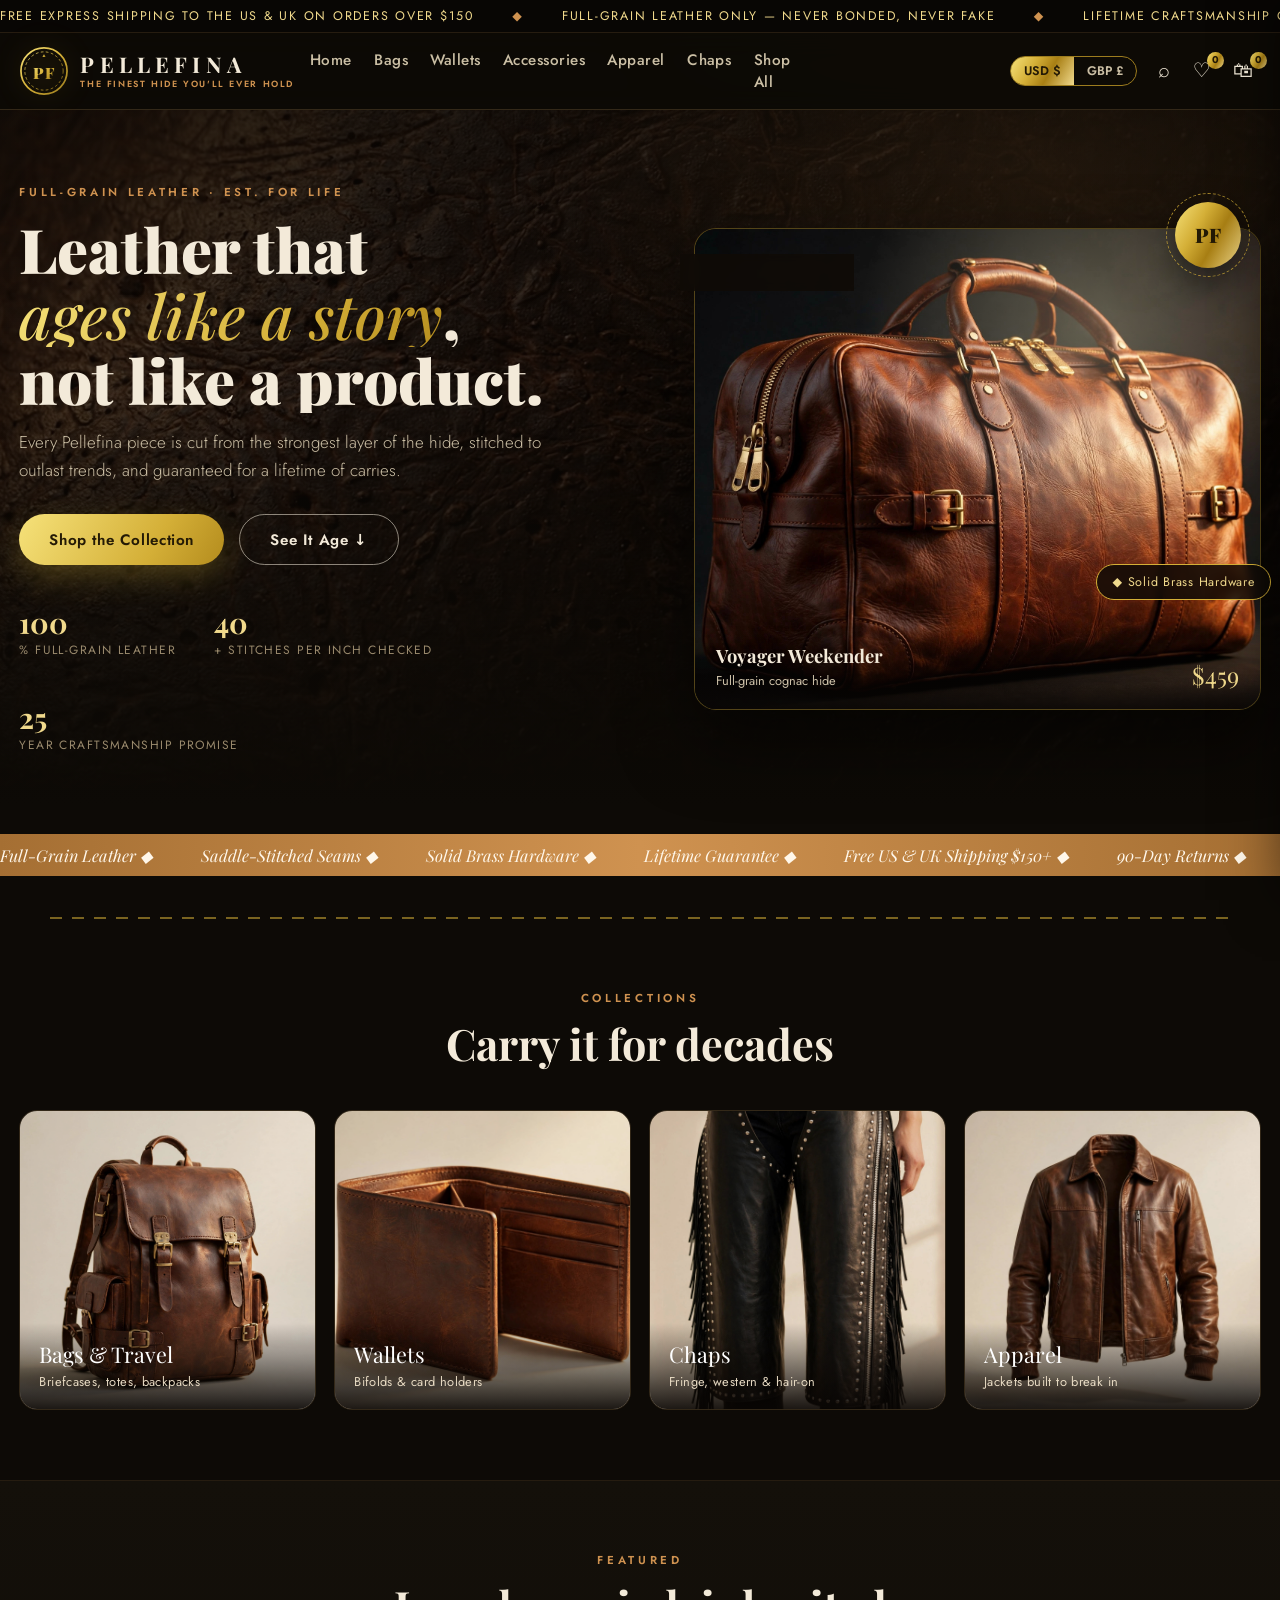
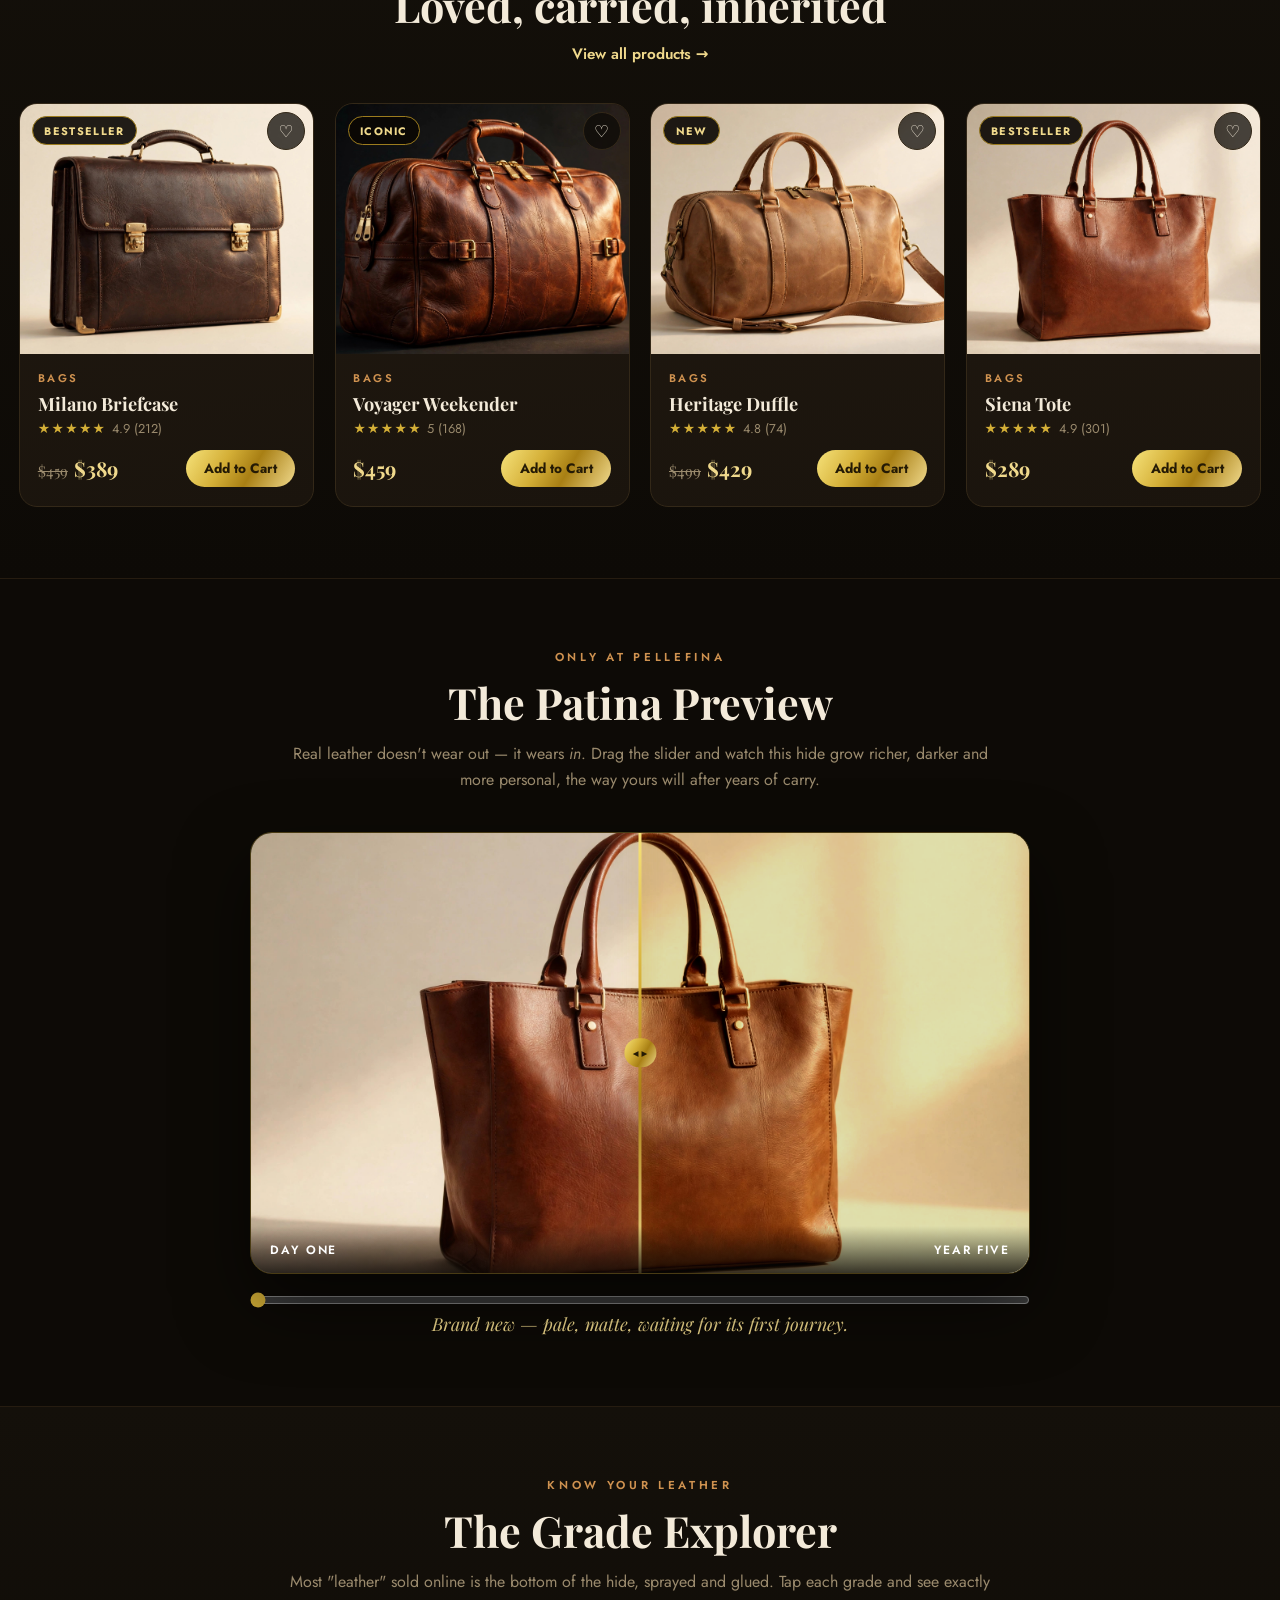
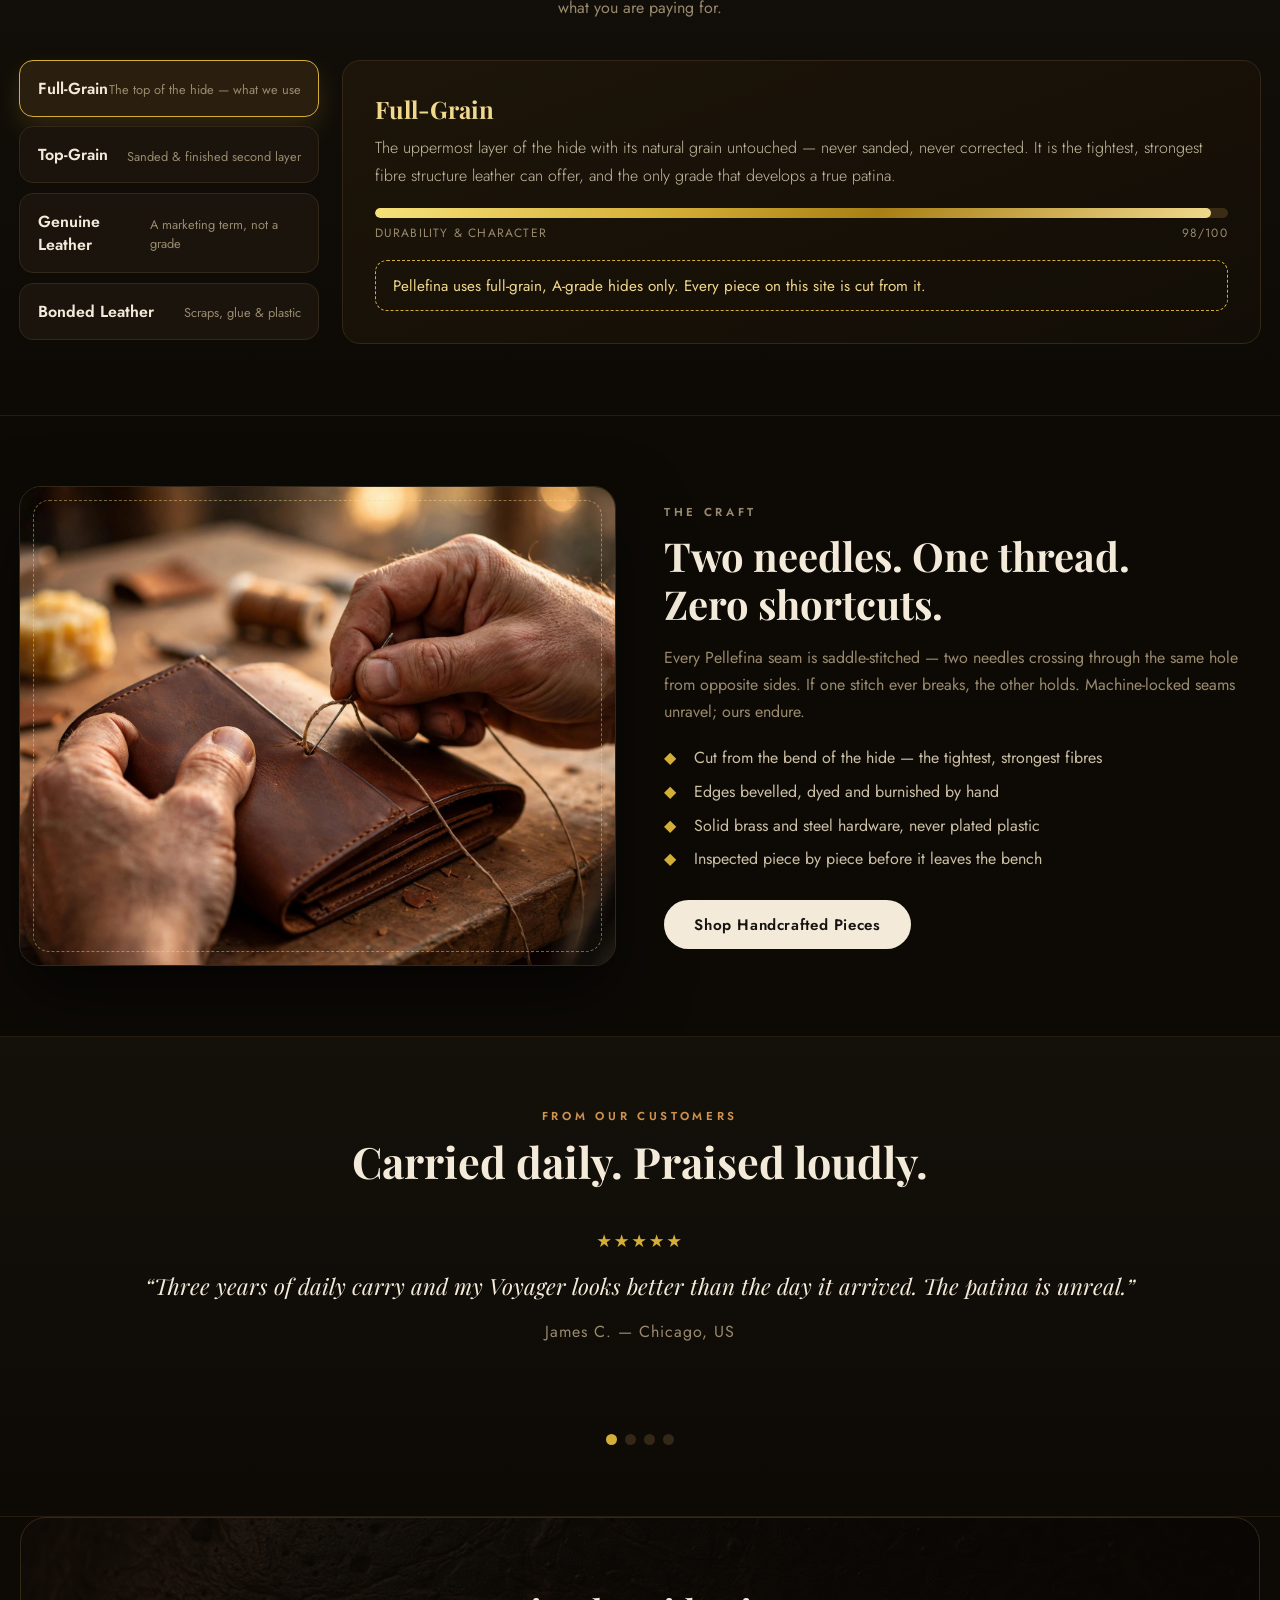
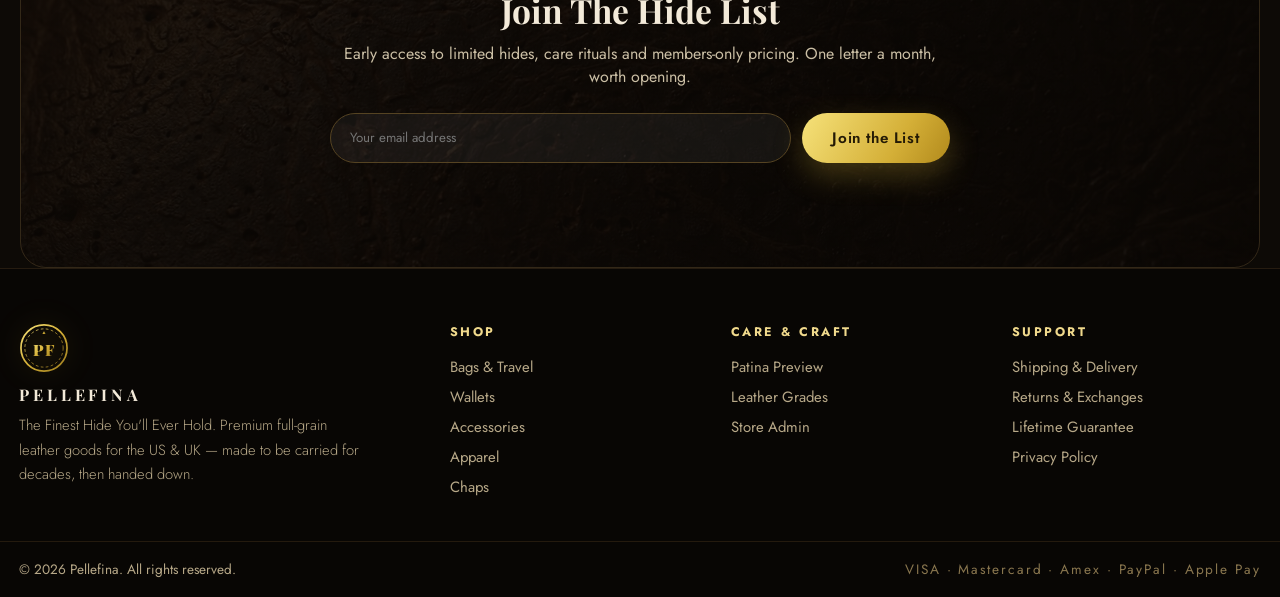
==== commit 3dc77988: "Add Chaps category with 12 products (own photos, margin pricing)" ====
--- a/index.html
+++ b/index.html
@@ -45,6 +45,7 @@
       <a href="#" data-nav="shop" data-cat="Wallets">Wallets</a>
       <a href="#" data-nav="shop" data-cat="Accessories">Accessories</a>
       <a href="#" data-nav="shop" data-cat="Apparel">Apparel</a>
+      <a href="#" data-nav="shop" data-cat="Chaps">Chaps</a>
       <a href="#" data-nav="shop" data-cat="All">Shop All</a>
     </nav>
     <div class="header-actions">
@@ -115,7 +116,7 @@
     <div class="tiles">
       <button class="tile reveal" data-nav="shop" data-cat="Bags"><img src="assets/prod-backpack.jpg" alt="Leather bags"><span>Bags &amp; Travel<small>Briefcases, totes, backpacks</small></span></button>
       <button class="tile reveal" data-nav="shop" data-cat="Wallets"><img src="assets/prod-wallet.jpg" alt="Leather wallets"><span>Wallets<small>Bifolds &amp; card holders</small></span></button>
-      <button class="tile reveal" data-nav="shop" data-cat="Accessories"><img src="assets/prod-belt.jpg" alt="Leather accessories"><span>Accessories<small>Belts &amp; travel essentials</small></span></button>
+      <button class="tile reveal" data-nav="shop" data-cat="Chaps"><img src="assets/prod-chaps-2.jpg" alt="Leather chaps"><span>Chaps<small>Fringe, western &amp; hair-on</small></span></button>
       <button class="tile reveal" data-nav="shop" data-cat="Apparel"><img src="assets/prod-jacket.jpg" alt="Leather apparel"><span>Apparel<small>Jackets built to break in</small></span></button>
     </div>
   </section>
@@ -297,7 +298,7 @@
       <h4>PELLEFINA</h4>
       <p>The Finest Hide You'll Ever Hold. Premium full-grain leather goods for the US &amp; UK — made to be carried for decades, then handed down.</p>
     </div>
-    <div><h5>Shop</h5><a href="#" data-nav="shop" data-cat="Bags">Bags &amp; Travel</a><a href="#" data-nav="shop" data-cat="Wallets">Wallets</a><a href="#" data-nav="shop" data-cat="Accessories">Accessories</a><a href="#" data-nav="shop" data-cat="Apparel">Apparel</a></div>
+    <div><h5>Shop</h5><a href="#" data-nav="shop" data-cat="Bags">Bags &amp; Travel</a><a href="#" data-nav="shop" data-cat="Wallets">Wallets</a><a href="#" data-nav="shop" data-cat="Accessories">Accessories</a><a href="#" data-nav="shop" data-cat="Apparel">Apparel</a><a href="#" data-nav="shop" data-cat="Chaps">Chaps</a></div>
     <div><h5>Care &amp; Craft</h5><a href="#" id="footPatina">Patina Preview</a><a href="#" id="footGrades">Leather Grades</a><a href="admin.html">Store Admin</a></div>
     <div><h5>Support</h5><a href="#" data-policy="shipping">Shipping &amp; Delivery</a><a href="#" data-policy="returns">Returns &amp; Exchanges</a><a href="#" data-policy="warranty">Lifetime Guarantee</a><a href="#" data-policy="privacy">Privacy Policy</a></div>
   </div>
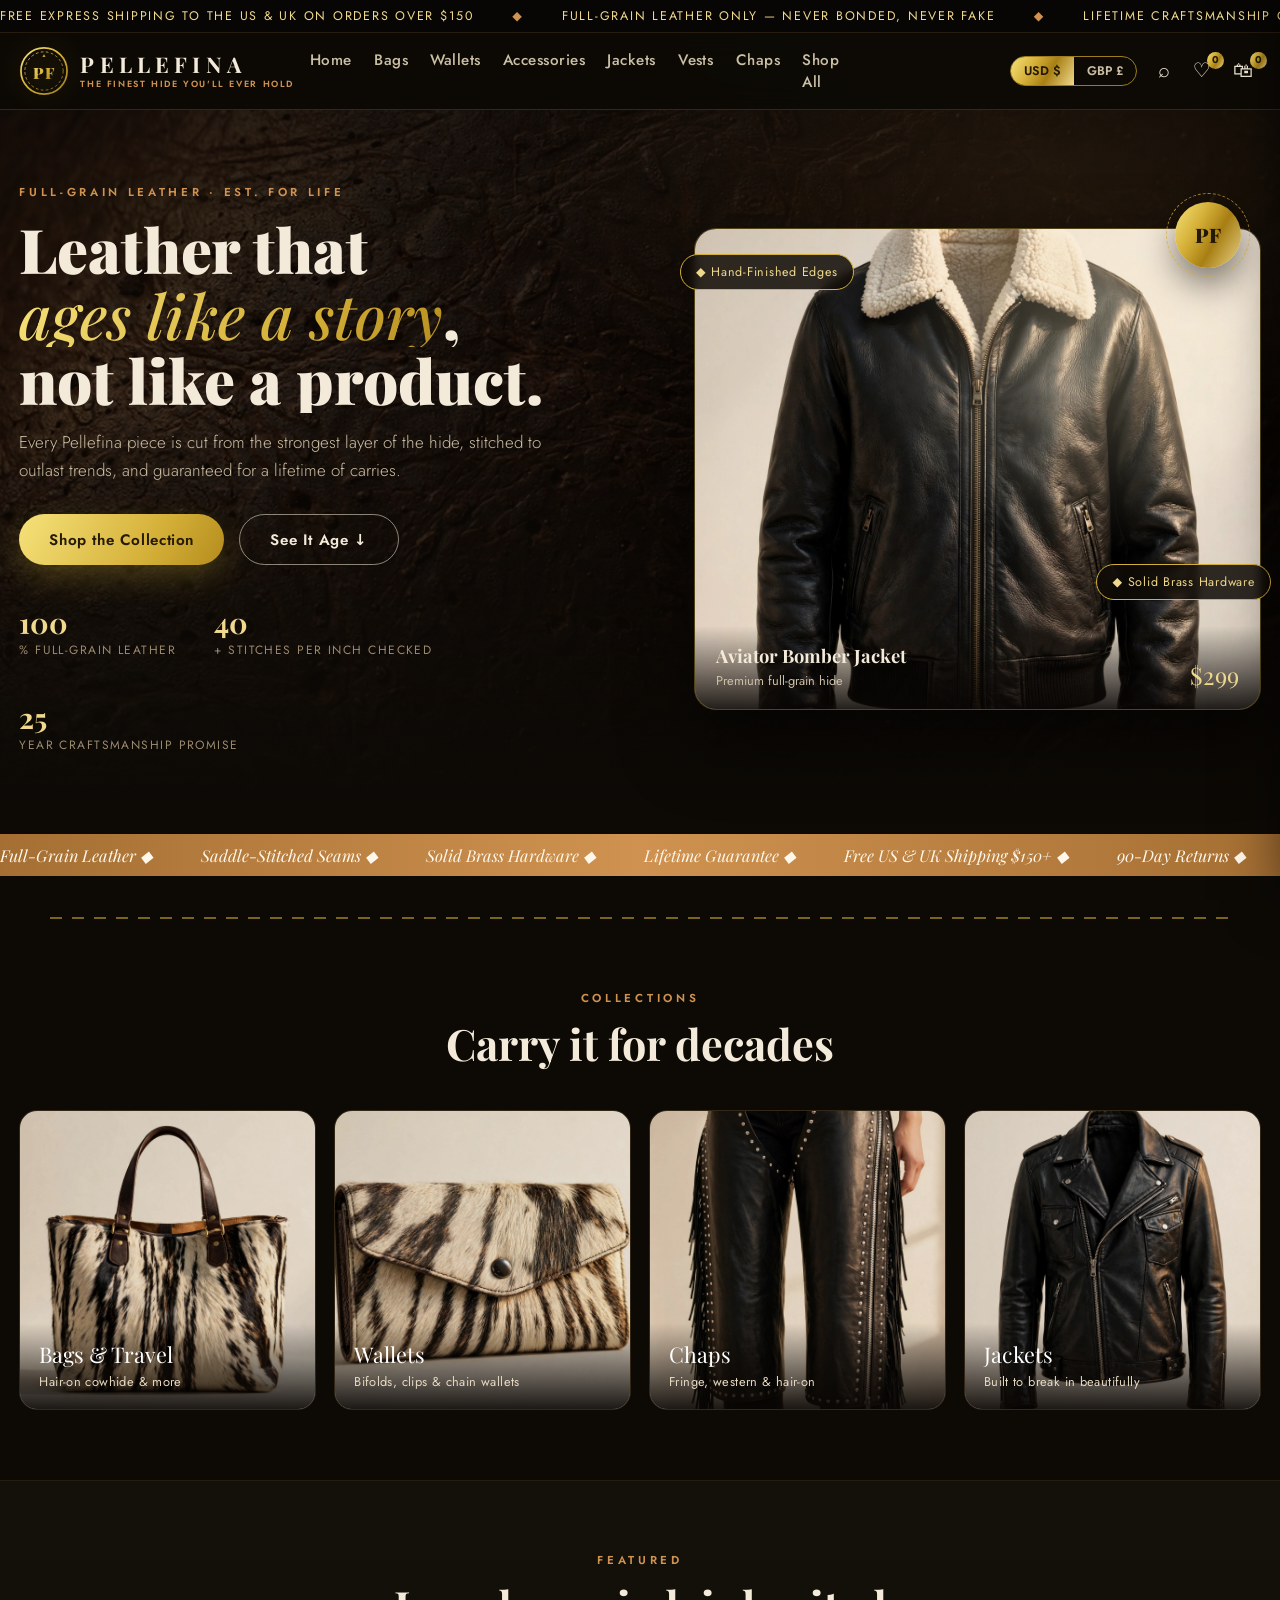
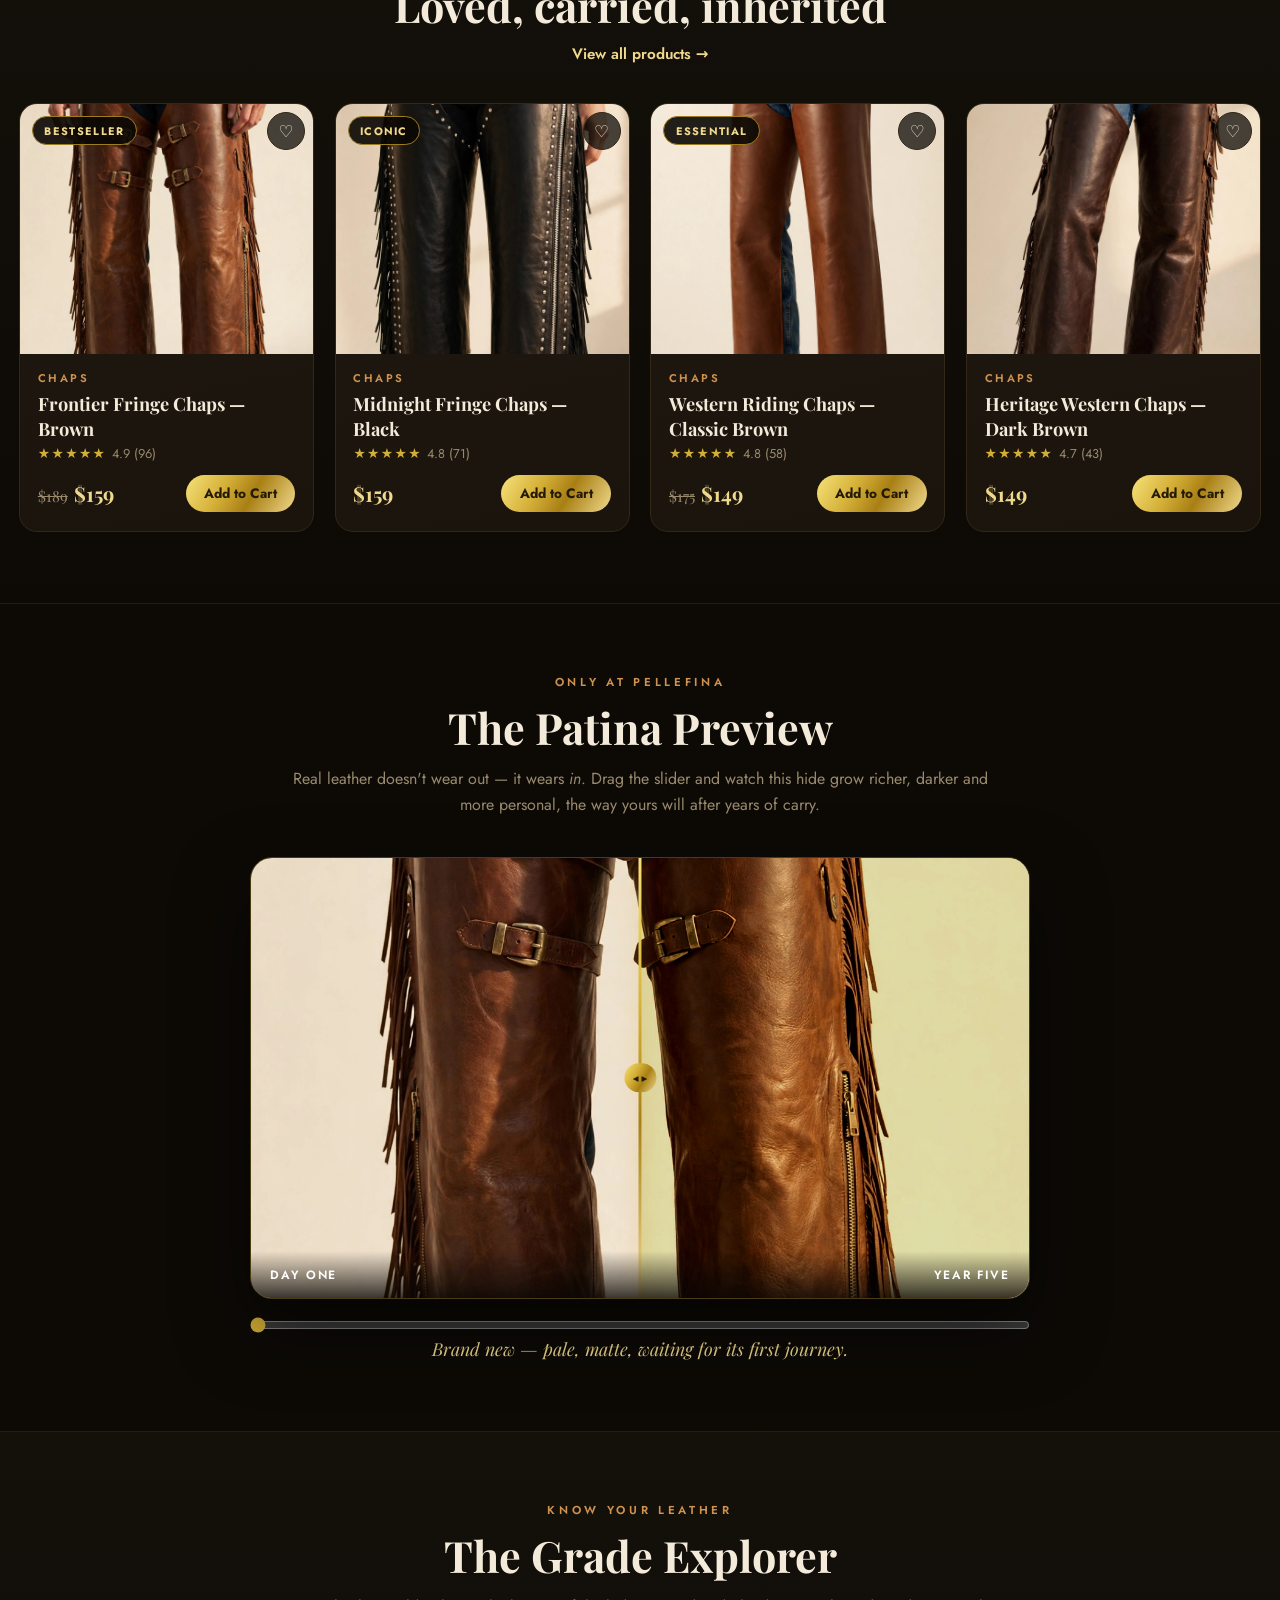
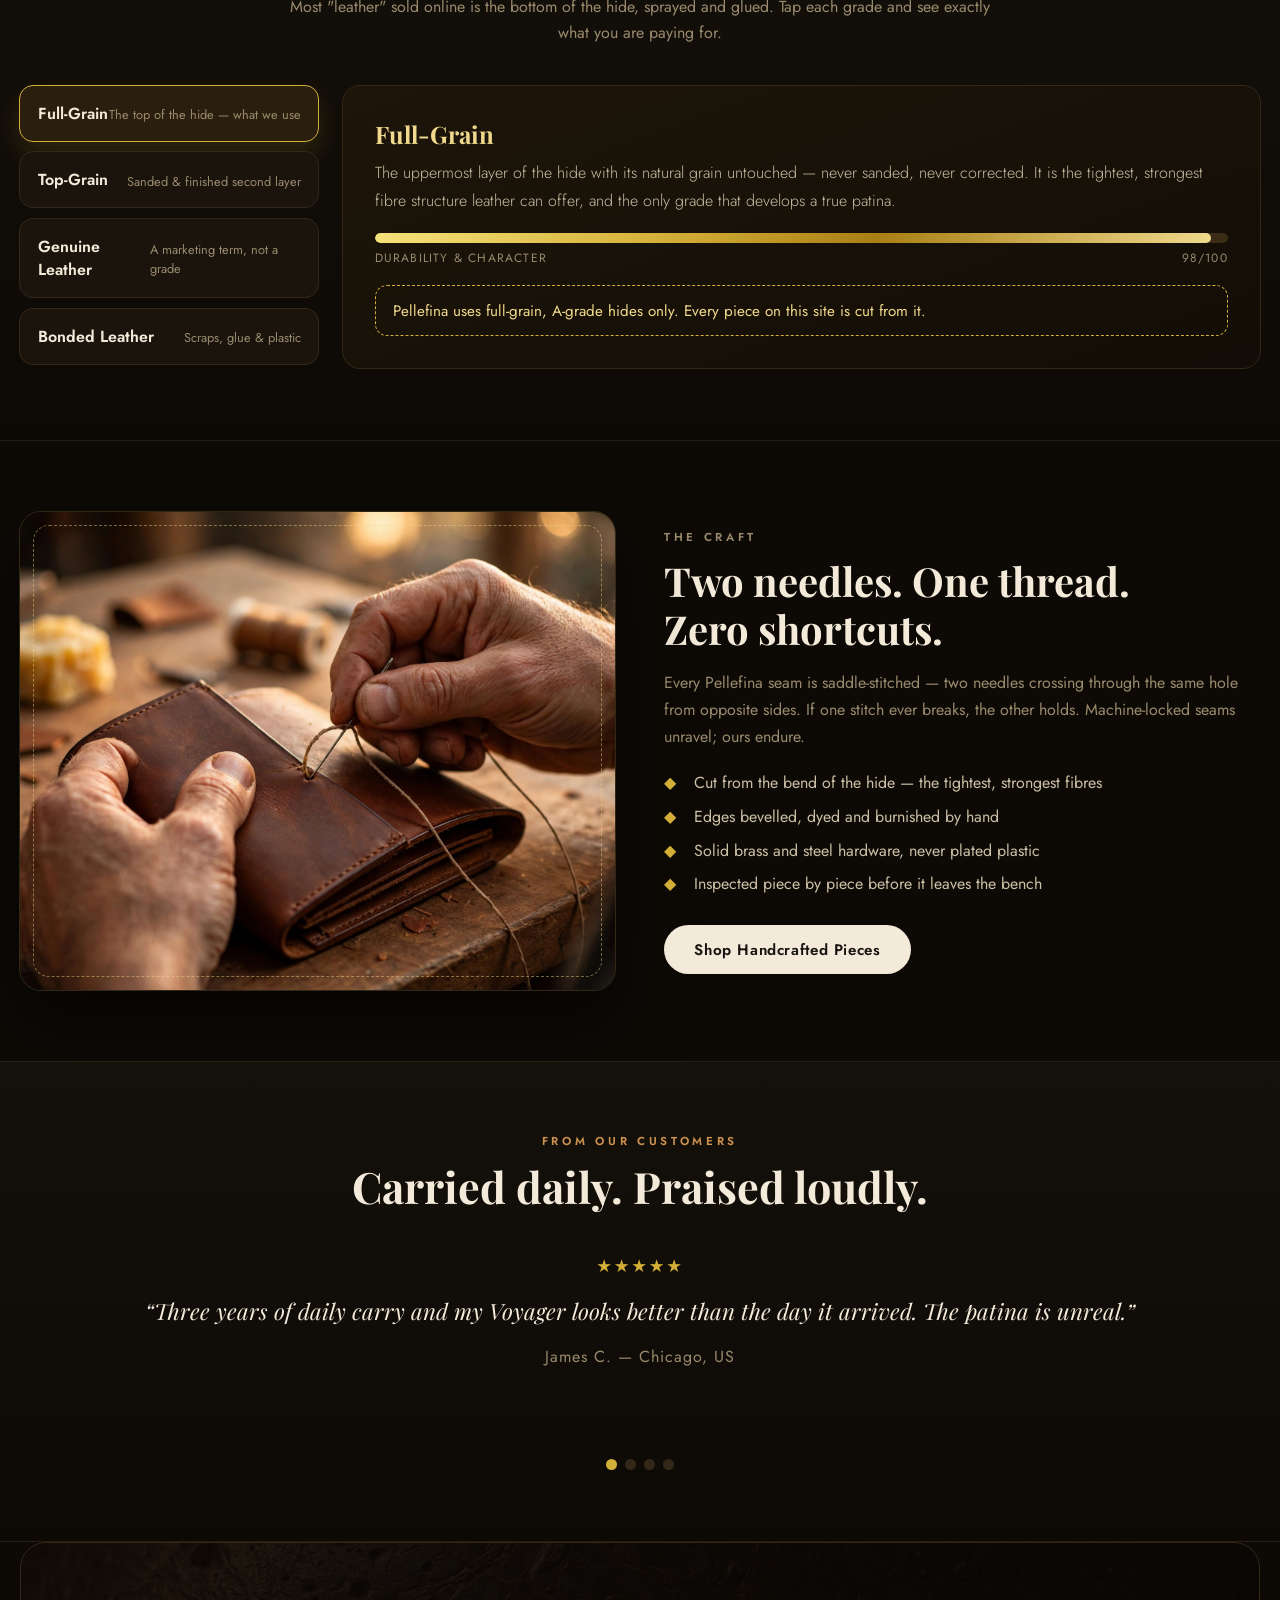
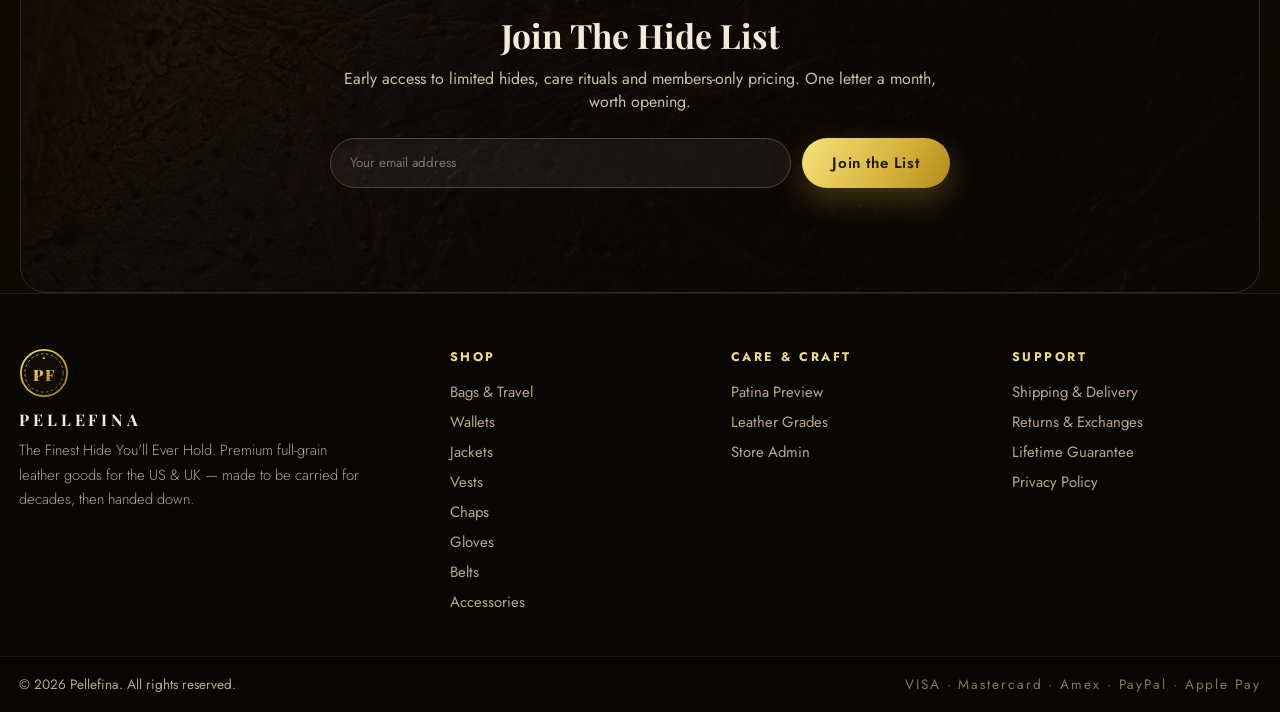
==== commit 99e641fc: "Full Nova-based catalog: 45 products, old demo collection removed" ====
--- a/index.html
+++ b/index.html
@@ -44,7 +44,8 @@
       <a href="#" data-nav="shop" data-cat="Bags">Bags</a>
       <a href="#" data-nav="shop" data-cat="Wallets">Wallets</a>
       <a href="#" data-nav="shop" data-cat="Accessories">Accessories</a>
-      <a href="#" data-nav="shop" data-cat="Apparel">Apparel</a>
+      <a href="#" data-nav="shop" data-cat="Jackets">Jackets</a>
+      <a href="#" data-nav="shop" data-cat="Vests">Vests</a>
       <a href="#" data-nav="shop" data-cat="Chaps">Chaps</a>
       <a href="#" data-nav="shop" data-cat="All">Shop All</a>
     </nav>
@@ -88,11 +89,11 @@
       </div>
       <div class="hero-stage reveal">
         <div class="tilt-card" id="heroCard">
-          <img src="assets/hero-weekender.jpg" alt="Pellefina cognac leather weekender bag">
+          <img src="assets/prod-jacket-7.jpg" alt="Pellefina black leather aviator bomber jacket">
           <div class="tilt-glare"></div>
           <div class="hero-card-foot">
-            <div><strong>Voyager Weekender</strong><span>Full-grain cognac hide</span></div>
-            <div class="hero-price" data-price="459">$459</div>
+            <div><strong>Aviator Bomber Jacket</strong><span>Premium full-grain hide</span></div>
+            <div class="hero-price" data-price="299">$299</div>
           </div>
         </div>
         <div class="float-badge fb1">◆ Hand-Finished Edges</div>
@@ -114,10 +115,10 @@
       <h2>Carry it for decades</h2>
     </div>
     <div class="tiles">
-      <button class="tile reveal" data-nav="shop" data-cat="Bags"><img src="assets/prod-backpack.jpg" alt="Leather bags"><span>Bags &amp; Travel<small>Briefcases, totes, backpacks</small></span></button>
-      <button class="tile reveal" data-nav="shop" data-cat="Wallets"><img src="assets/prod-wallet.jpg" alt="Leather wallets"><span>Wallets<small>Bifolds &amp; card holders</small></span></button>
+      <button class="tile reveal" data-nav="shop" data-cat="Bags"><img src="assets/prod-bag-hairon-1.jpg" alt="Leather bags"><span>Bags &amp; Travel<small>Hair-on cowhide &amp; more</small></span></button>
+      <button class="tile reveal" data-nav="shop" data-cat="Wallets"><img src="assets/prod-wallet-3.jpg" alt="Leather wallets"><span>Wallets<small>Bifolds, clips &amp; chain wallets</small></span></button>
       <button class="tile reveal" data-nav="shop" data-cat="Chaps"><img src="assets/prod-chaps-2.jpg" alt="Leather chaps"><span>Chaps<small>Fringe, western &amp; hair-on</small></span></button>
-      <button class="tile reveal" data-nav="shop" data-cat="Apparel"><img src="assets/prod-jacket.jpg" alt="Leather apparel"><span>Apparel<small>Jackets built to break in</small></span></button>
+      <button class="tile reveal" data-nav="shop" data-cat="Jackets"><img src="assets/prod-jacket-2.jpg" alt="Leather jackets"><span>Jackets<small>Built to break in beautifully</small></span></button>
     </div>
   </section>
 
@@ -140,8 +141,8 @@
     </div>
     <div class="patina-box reveal">
       <div class="patina-frame">
-        <img id="patinaImg" src="assets/prod-tote.jpg" alt="Leather tote patina preview">
-        <div class="patina-top" id="patinaTop"><img src="assets/prod-tote.jpg" alt=""></div>
+        <img id="patinaImg" src="assets/prod-chaps-1.jpg" alt="Leather chaps patina preview">
+        <div class="patina-top" id="patinaTop"><img src="assets/prod-chaps-1.jpg" alt=""></div>
         <div class="patina-handle" id="patinaHandle"></div>
         <div class="patina-labels"><span>Day One</span><span>Year Five</span></div>
       </div>
@@ -298,7 +299,7 @@
       <h4>PELLEFINA</h4>
       <p>The Finest Hide You'll Ever Hold. Premium full-grain leather goods for the US &amp; UK — made to be carried for decades, then handed down.</p>
     </div>
-    <div><h5>Shop</h5><a href="#" data-nav="shop" data-cat="Bags">Bags &amp; Travel</a><a href="#" data-nav="shop" data-cat="Wallets">Wallets</a><a href="#" data-nav="shop" data-cat="Accessories">Accessories</a><a href="#" data-nav="shop" data-cat="Apparel">Apparel</a><a href="#" data-nav="shop" data-cat="Chaps">Chaps</a></div>
+    <div><h5>Shop</h5><a href="#" data-nav="shop" data-cat="Bags">Bags &amp; Travel</a><a href="#" data-nav="shop" data-cat="Wallets">Wallets</a><a href="#" data-nav="shop" data-cat="Jackets">Jackets</a><a href="#" data-nav="shop" data-cat="Vests">Vests</a><a href="#" data-nav="shop" data-cat="Chaps">Chaps</a><a href="#" data-nav="shop" data-cat="Gloves">Gloves</a><a href="#" data-nav="shop" data-cat="Belts">Belts</a><a href="#" data-nav="shop" data-cat="Accessories">Accessories</a></div>
     <div><h5>Care &amp; Craft</h5><a href="#" id="footPatina">Patina Preview</a><a href="#" id="footGrades">Leather Grades</a><a href="admin.html">Store Admin</a></div>
     <div><h5>Support</h5><a href="#" data-policy="shipping">Shipping &amp; Delivery</a><a href="#" data-policy="returns">Returns &amp; Exchanges</a><a href="#" data-policy="warranty">Lifetime Guarantee</a><a href="#" data-policy="privacy">Privacy Policy</a></div>
   </div>
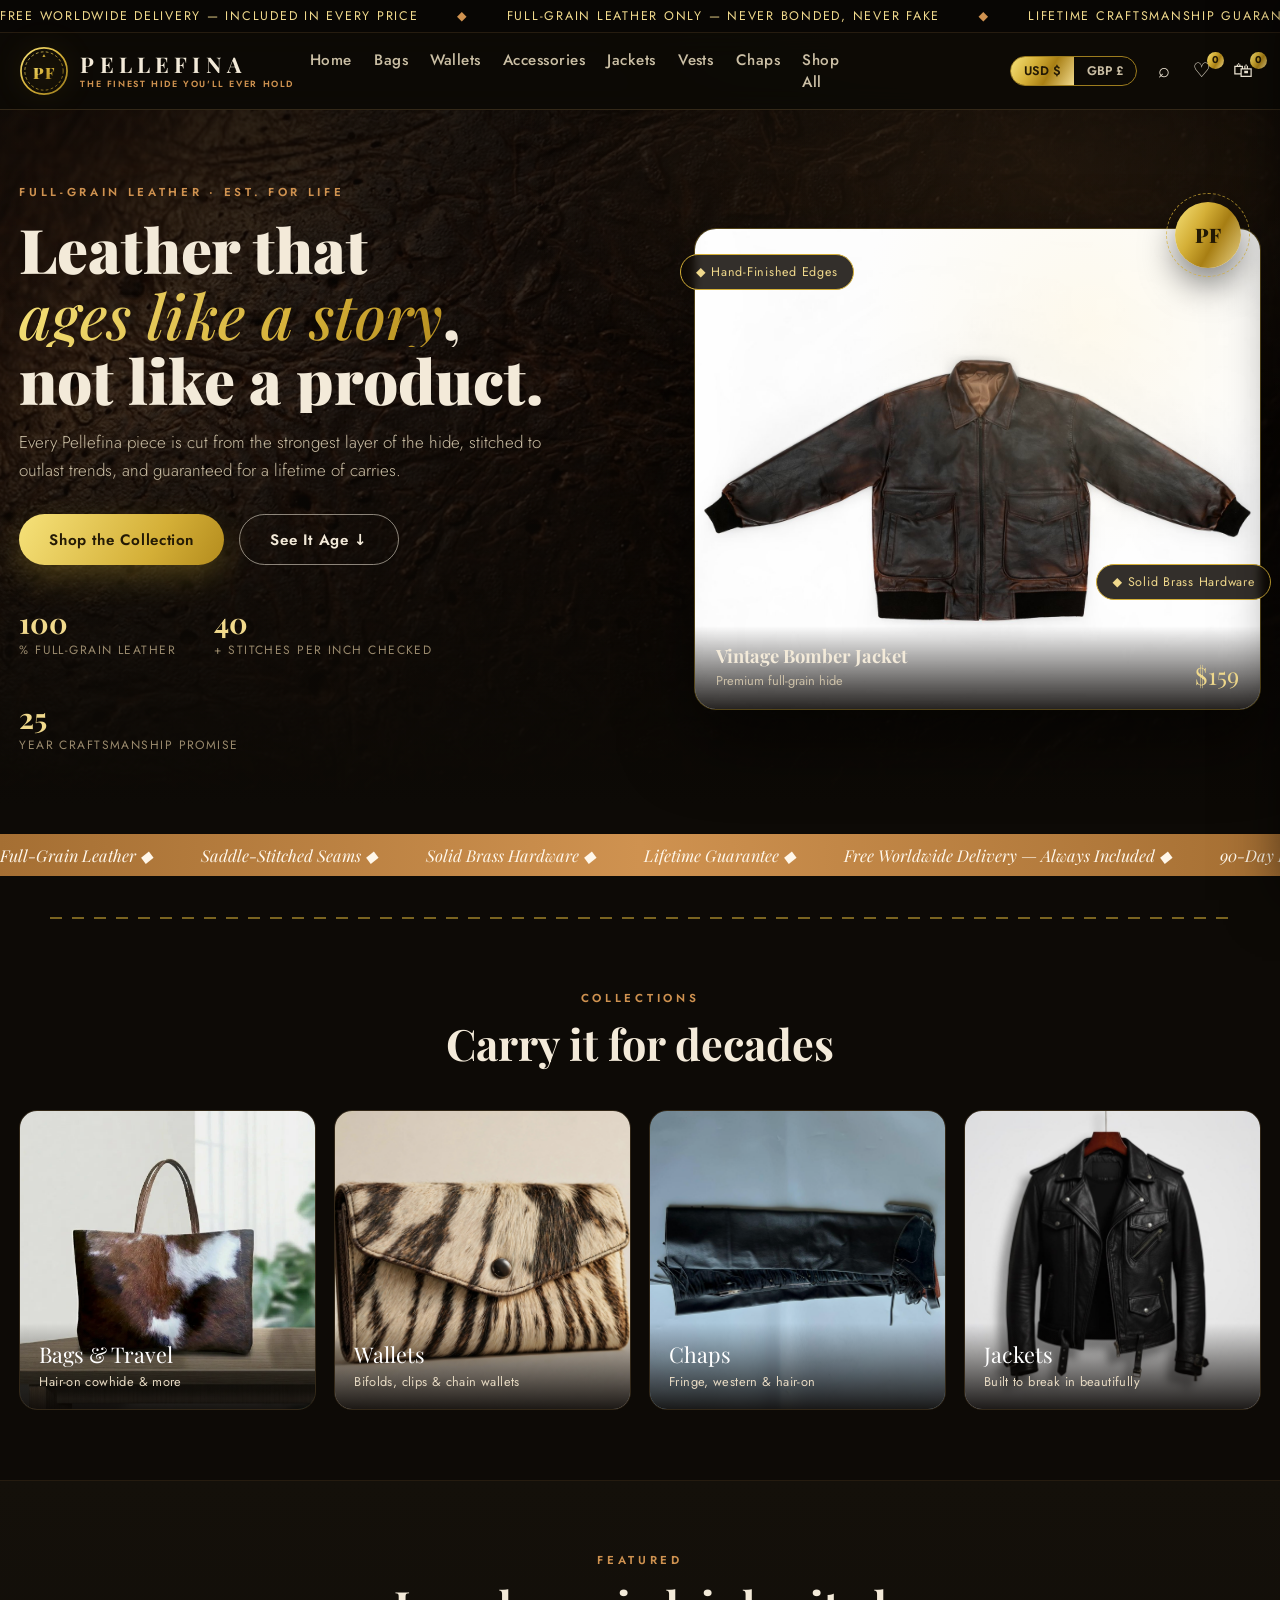
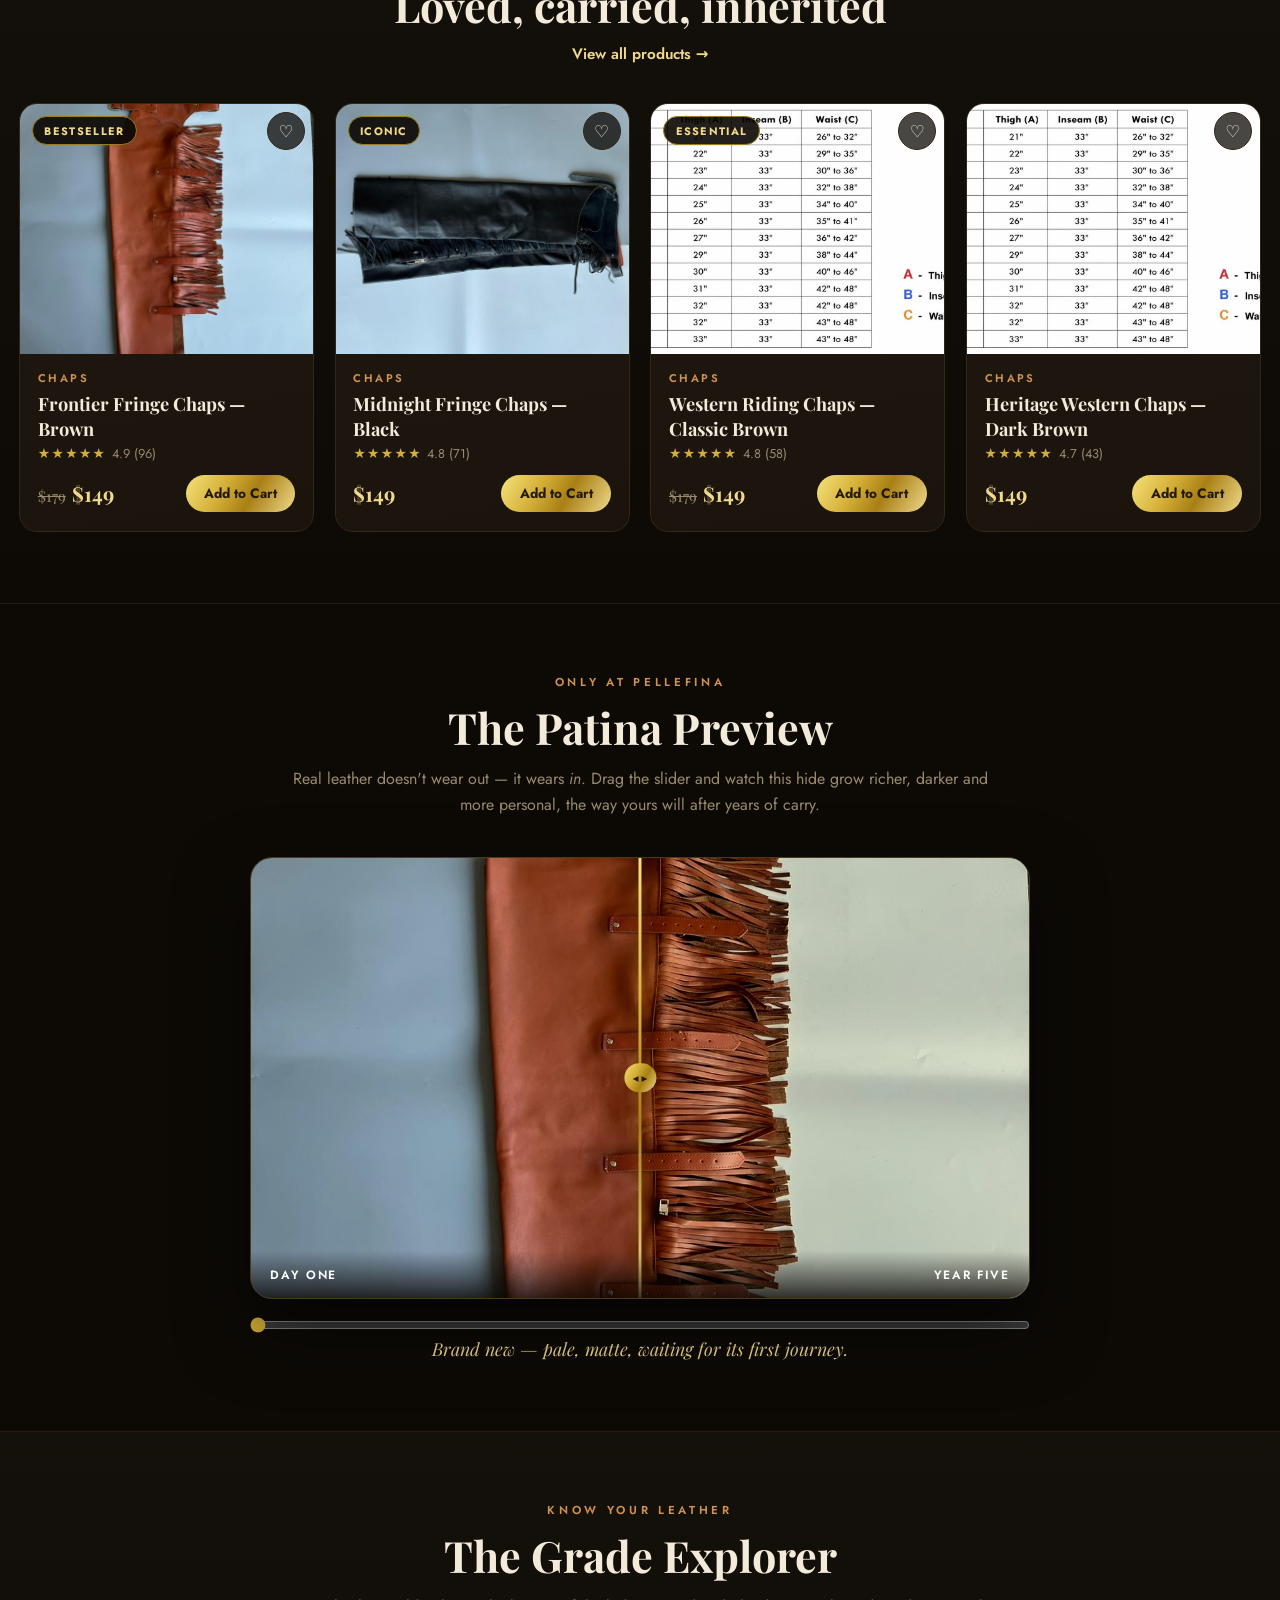
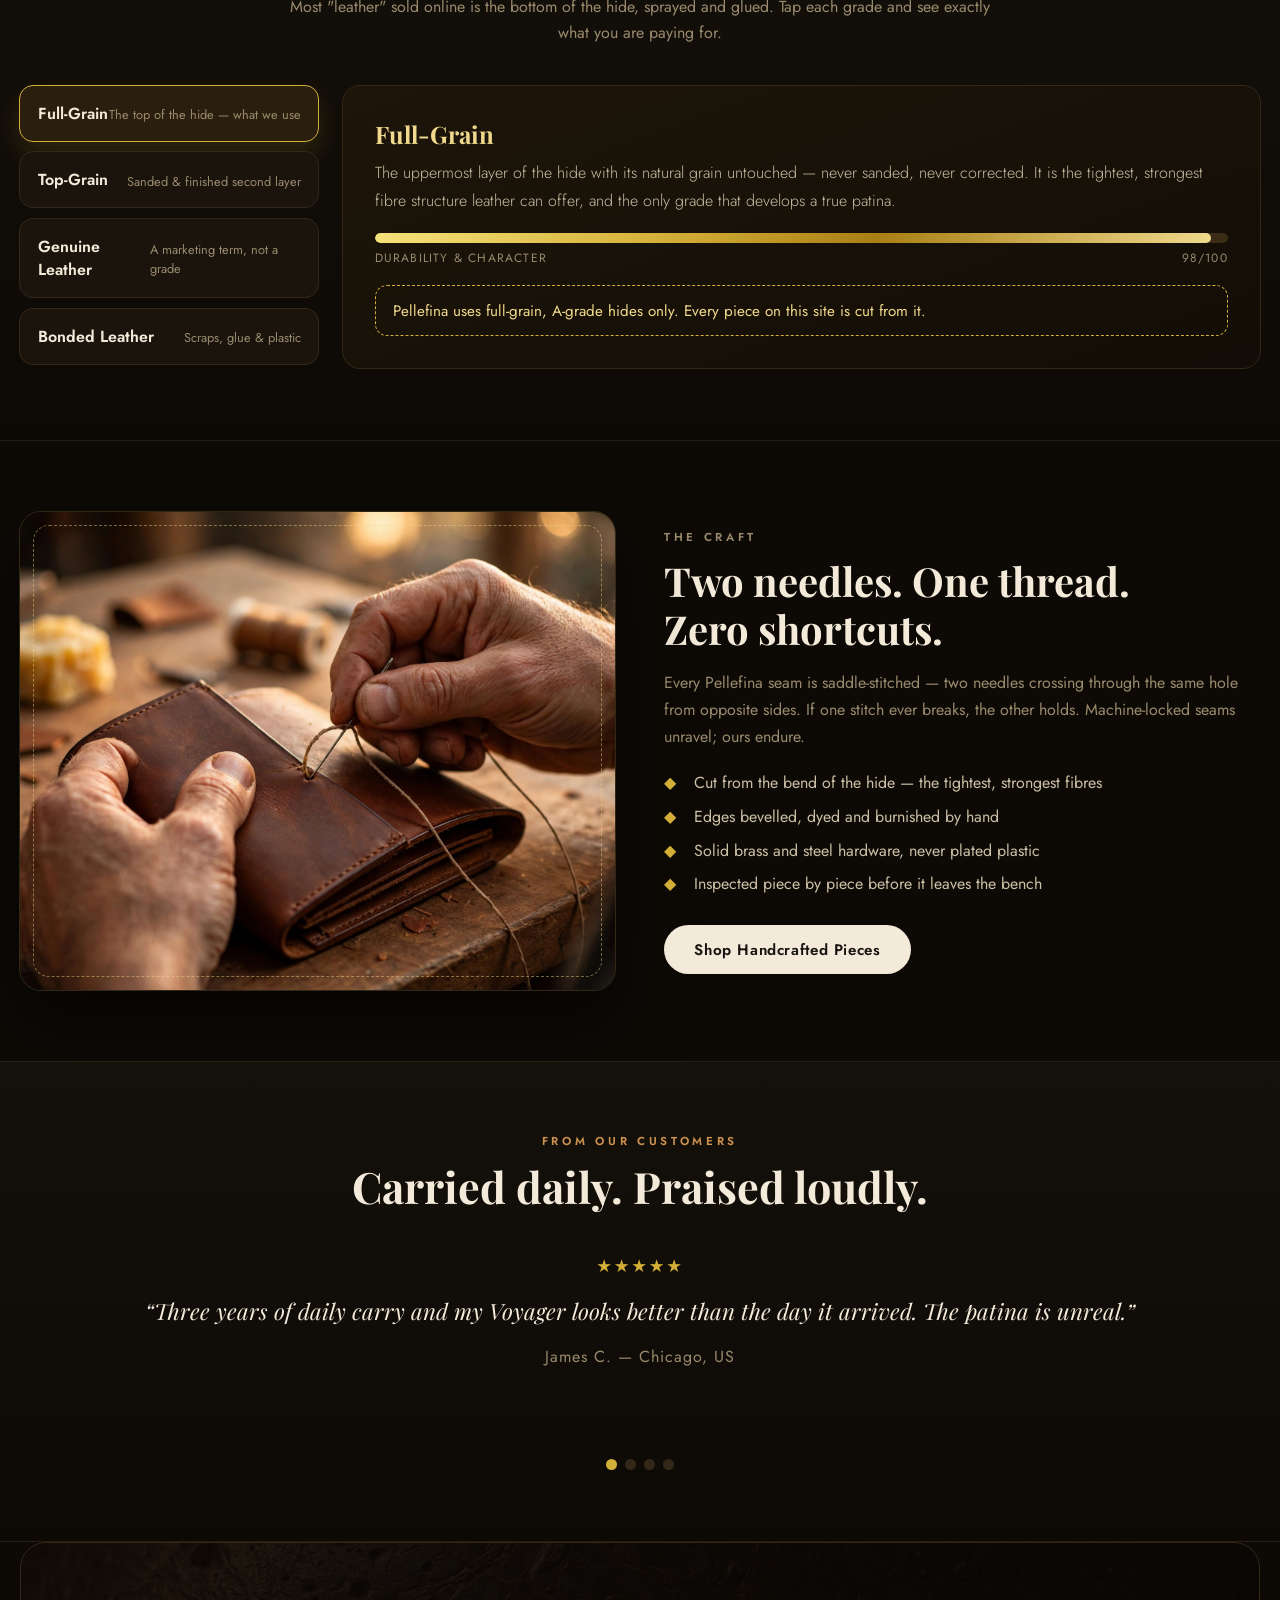
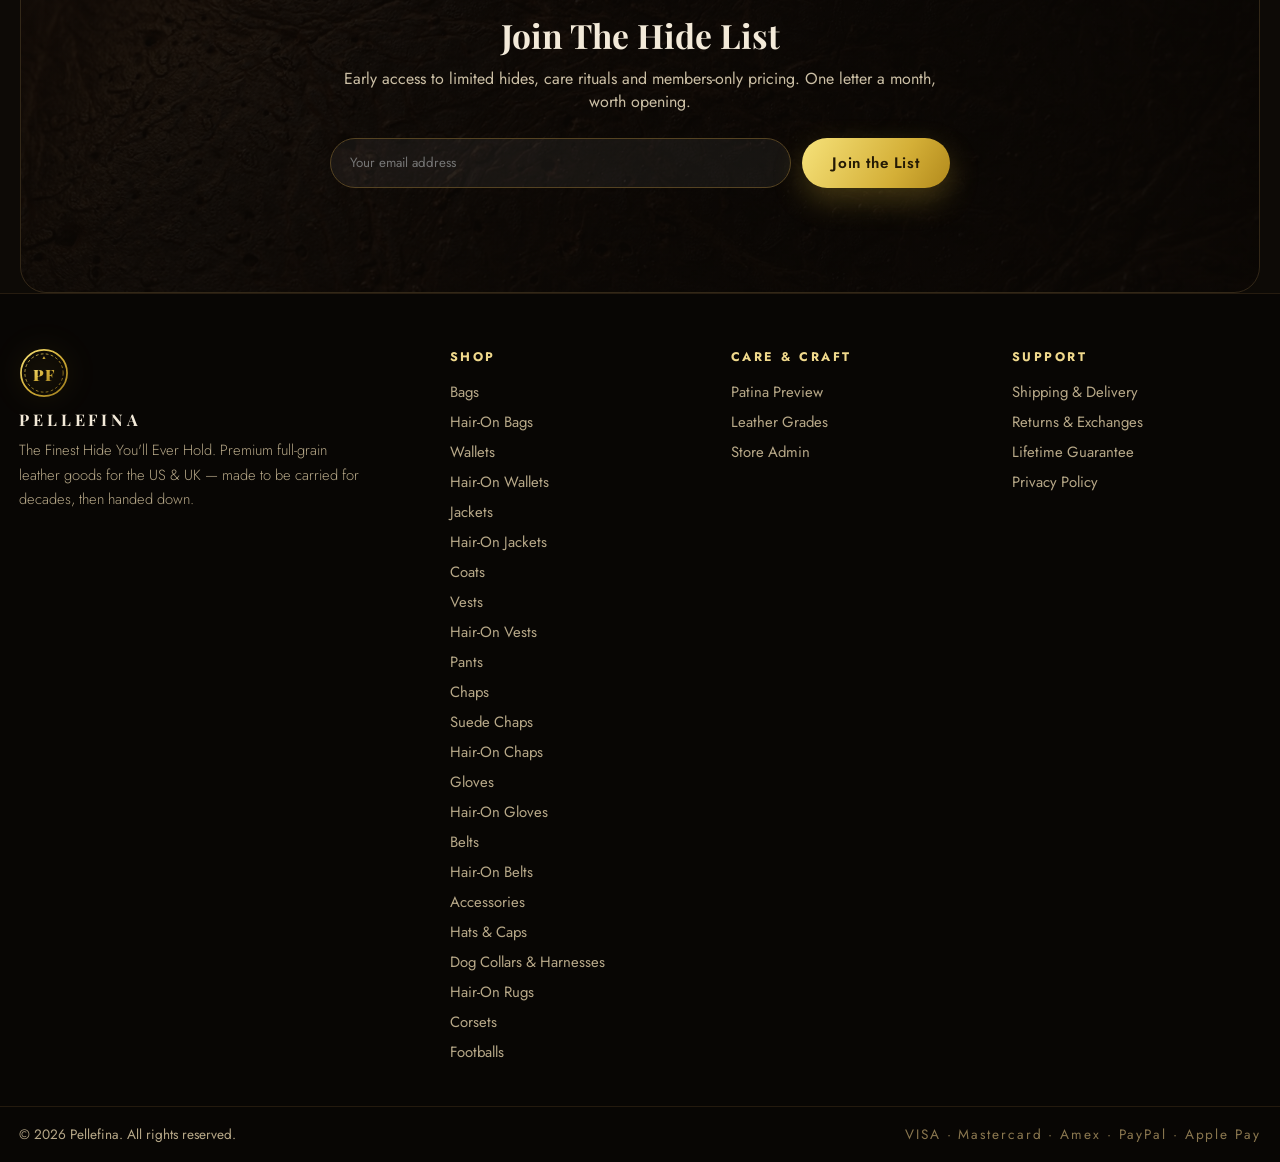
==== commit 48b2d82b: "Full catalog rebuild: 96 products, 23 categories, exact supplier photos, all-in pricing, worldwide c" ====
--- a/index.html
+++ b/index.html
@@ -22,10 +22,10 @@
 <!-- ===== Announcement bar ===== -->
 <div class="topbar">
   <div class="topbar-track">
-    <span>Free express shipping to the US &amp; UK on orders over $150</span>
+    <span>Free worldwide delivery — included in every price</span>
     <span class="dot">◆</span><span>Full-grain leather only — never bonded, never fake</span>
     <span class="dot">◆</span><span>Lifetime craftsmanship guarantee</span>
-    <span class="dot">◆</span><span>Free express shipping to the US &amp; UK on orders over $150</span>
+    <span class="dot">◆</span><span>Free worldwide delivery — included in every price</span>
     <span class="dot">◆</span><span>Full-grain leather only — never bonded, never fake</span>
     <span class="dot">◆</span><span>Lifetime craftsmanship guarantee</span>
   </div>
@@ -92,8 +92,8 @@
           <img src="assets/prod-jacket-7.jpg" alt="Pellefina black leather aviator bomber jacket">
           <div class="tilt-glare"></div>
           <div class="hero-card-foot">
-            <div><strong>Aviator Bomber Jacket</strong><span>Premium full-grain hide</span></div>
-            <div class="hero-price" data-price="299">$299</div>
+            <div><strong>Vintage Bomber Jacket</strong><span>Premium full-grain hide</span></div>
+            <div class="hero-price" data-price="159">$159</div>
           </div>
         </div>
         <div class="float-badge fb1">◆ Hand-Finished Edges</div>
@@ -261,7 +261,7 @@
           <label>Postal / ZIP code<input required id="coZip"></label>
         </div>
         <label>Country
-          <select id="coCountry"><option>United States</option><option>United Kingdom</option></select>
+          <select id="coCountry"><option>United States</option><option>United Kingdom</option><option>Pakistan</option><option>Afghanistan</option><option>Albania</option><option>Algeria</option><option>Andorra</option><option>Angola</option><option>Antigua and Barbuda</option><option>Argentina</option><option>Armenia</option><option>Australia</option><option>Austria</option><option>Azerbaijan</option><option>Bahamas</option><option>Bahrain</option><option>Bangladesh</option><option>Barbados</option><option>Belarus</option><option>Belgium</option><option>Belize</option><option>Benin</option><option>Bhutan</option><option>Bolivia</option><option>Bosnia and Herzegovina</option><option>Botswana</option><option>Brazil</option><option>Brunei</option><option>Bulgaria</option><option>Burkina Faso</option><option>Burundi</option><option>Cambodia</option><option>Cameroon</option><option>Canada</option><option>Cape Verde</option><option>Central African Republic</option><option>Chad</option><option>Chile</option><option>China</option><option>Colombia</option><option>Comoros</option><option>Congo</option><option>Costa Rica</option><option>Croatia</option><option>Cuba</option><option>Cyprus</option><option>Czech Republic</option><option>Denmark</option><option>Djibouti</option><option>Dominica</option><option>Dominican Republic</option><option>Ecuador</option><option>Egypt</option><option>El Salvador</option><option>Equatorial Guinea</option><option>Eritrea</option><option>Estonia</option><option>Eswatini</option><option>Ethiopia</option><option>Fiji</option><option>Finland</option><option>France</option><option>Gabon</option><option>Gambia</option><option>Georgia</option><option>Germany</option><option>Ghana</option><option>Greece</option><option>Grenada</option><option>Guatemala</option><option>Guinea</option><option>Guinea-Bissau</option><option>Guyana</option><option>Haiti</option><option>Honduras</option><option>Hungary</option><option>Iceland</option><option>India</option><option>Indonesia</option><option>Iran</option><option>Iraq</option><option>Ireland</option><option>Israel</option><option>Italy</option><option>Jamaica</option><option>Japan</option><option>Jordan</option><option>Kazakhstan</option><option>Kenya</option><option>Kuwait</option><option>Kyrgyzstan</option><option>Laos</option><option>Latvia</option><option>Lebanon</option><option>Lesotho</option><option>Liberia</option><option>Libya</option><option>Liechtenstein</option><option>Lithuania</option><option>Luxembourg</option><option>Madagascar</option><option>Malawi</option><option>Malaysia</option><option>Maldives</option><option>Mali</option><option>Malta</option><option>Mauritania</option><option>Mauritius</option><option>Mexico</option><option>Moldova</option><option>Monaco</option><option>Mongolia</option><option>Montenegro</option><option>Morocco</option><option>Mozambique</option><option>Myanmar</option><option>Namibia</option><option>Nepal</option><option>Netherlands</option><option>New Zealand</option><option>Nicaragua</option><option>Niger</option><option>Nigeria</option><option>North Korea</option><option>North Macedonia</option><option>Norway</option><option>Oman</option><option>Palestine</option><option>Panama</option><option>Papua New Guinea</option><option>Paraguay</option><option>Peru</option><option>Philippines</option><option>Poland</option><option>Portugal</option><option>Qatar</option><option>Romania</option><option>Russia</option><option>Rwanda</option><option>Saint Kitts and Nevis</option><option>Saint Lucia</option><option>Saint Vincent and the Grenadines</option><option>Samoa</option><option>San Marino</option><option>Sao Tome and Principe</option><option>Saudi Arabia</option><option>Senegal</option><option>Serbia</option><option>Seychelles</option><option>Sierra Leone</option><option>Singapore</option><option>Slovakia</option><option>Slovenia</option><option>Solomon Islands</option><option>Somalia</option><option>South Africa</option><option>South Korea</option><option>South Sudan</option><option>Spain</option><option>Sri Lanka</option><option>Sudan</option><option>Suriname</option><option>Sweden</option><option>Switzerland</option><option>Syria</option><option>Taiwan</option><option>Tajikistan</option><option>Tanzania</option><option>Thailand</option><option>Timor-Leste</option><option>Togo</option><option>Tonga</option><option>Trinidad and Tobago</option><option>Tunisia</option><option>Turkey</option><option>Turkmenistan</option><option>Tuvalu</option><option>Uganda</option><option>Ukraine</option><option>United Arab Emirates</option><option>Uruguay</option><option>Uzbekistan</option><option>Vanuatu</option><option>Vatican City</option><option>Venezuela</option><option>Vietnam</option><option>Yemen</option><option>Zambia</option><option>Zimbabwe</option></select>
         </label>
         <label>Order notes (optional)<textarea id="coNotes" rows="2" placeholder="Anything we should know?"></textarea></label>
         <div class="pay-note">Payment is arranged after your order is confirmed — our team contacts you with secure payment options for your country. No card details are taken on this page.</div>
@@ -285,7 +285,7 @@
         <div><span>Shipping</span><strong id="coShipping"></strong></div>
         <div class="co-total"><span>Total</span><strong id="coTotal"></strong></div>
       </div>
-      <p class="co-note">Free express shipping over $150 · 90-day returns · Lifetime craftsmanship guarantee</p>
+      <p class="co-note">Delivery included in every price · 90-day returns · Lifetime craftsmanship guarantee</p>
     </aside>
   </div>
 </section>
@@ -299,7 +299,7 @@
       <h4>PELLEFINA</h4>
       <p>The Finest Hide You'll Ever Hold. Premium full-grain leather goods for the US &amp; UK — made to be carried for decades, then handed down.</p>
     </div>
-    <div><h5>Shop</h5><a href="#" data-nav="shop" data-cat="Bags">Bags &amp; Travel</a><a href="#" data-nav="shop" data-cat="Wallets">Wallets</a><a href="#" data-nav="shop" data-cat="Jackets">Jackets</a><a href="#" data-nav="shop" data-cat="Vests">Vests</a><a href="#" data-nav="shop" data-cat="Chaps">Chaps</a><a href="#" data-nav="shop" data-cat="Gloves">Gloves</a><a href="#" data-nav="shop" data-cat="Belts">Belts</a><a href="#" data-nav="shop" data-cat="Accessories">Accessories</a></div>
+    <div><h5>Shop</h5><a href="#" data-nav="shop" data-cat="Bags">Bags</a><a href="#" data-nav="shop" data-cat="Hair-On Bags">Hair-On Bags</a><a href="#" data-nav="shop" data-cat="Wallets">Wallets</a><a href="#" data-nav="shop" data-cat="Hair-On Wallets">Hair-On Wallets</a><a href="#" data-nav="shop" data-cat="Jackets">Jackets</a><a href="#" data-nav="shop" data-cat="Hair-On Jackets">Hair-On Jackets</a><a href="#" data-nav="shop" data-cat="Coats">Coats</a><a href="#" data-nav="shop" data-cat="Vests">Vests</a><a href="#" data-nav="shop" data-cat="Hair-On Vests">Hair-On Vests</a><a href="#" data-nav="shop" data-cat="Pants">Pants</a><a href="#" data-nav="shop" data-cat="Chaps">Chaps</a><a href="#" data-nav="shop" data-cat="Suede Chaps">Suede Chaps</a><a href="#" data-nav="shop" data-cat="Hair-On Chaps">Hair-On Chaps</a><a href="#" data-nav="shop" data-cat="Gloves">Gloves</a><a href="#" data-nav="shop" data-cat="Hair-On Gloves">Hair-On Gloves</a><a href="#" data-nav="shop" data-cat="Belts">Belts</a><a href="#" data-nav="shop" data-cat="Hair-On Belts">Hair-On Belts</a><a href="#" data-nav="shop" data-cat="Accessories">Accessories</a><a href="#" data-nav="shop" data-cat="Hats & Caps">Hats & Caps</a><a href="#" data-nav="shop" data-cat="Dog Collars & Harnesses">Dog Collars & Harnesses</a><a href="#" data-nav="shop" data-cat="Hair-On Rugs">Hair-On Rugs</a><a href="#" data-nav="shop" data-cat="Corsets">Corsets</a><a href="#" data-nav="shop" data-cat="Footballs">Footballs</a></div>
     <div><h5>Care &amp; Craft</h5><a href="#" id="footPatina">Patina Preview</a><a href="#" id="footGrades">Leather Grades</a><a href="admin.html">Store Admin</a></div>
     <div><h5>Support</h5><a href="#" data-policy="shipping">Shipping &amp; Delivery</a><a href="#" data-policy="returns">Returns &amp; Exchanges</a><a href="#" data-policy="warranty">Lifetime Guarantee</a><a href="#" data-policy="privacy">Privacy Policy</a></div>
   </div>
@@ -356,7 +356,7 @@
         <button class="btn btn-gold" id="mAddCart">Add to Cart</button>
         <button class="icon-btn heart" id="mWish">♡</button>
       </div>
-      <p class="modal-meta">Free express shipping over $150 · 90-day returns · Lifetime guarantee</p>
+      <p class="modal-meta">Delivery included · 90-day returns · Lifetime guarantee</p>
     </div>
   </div>
 </div>
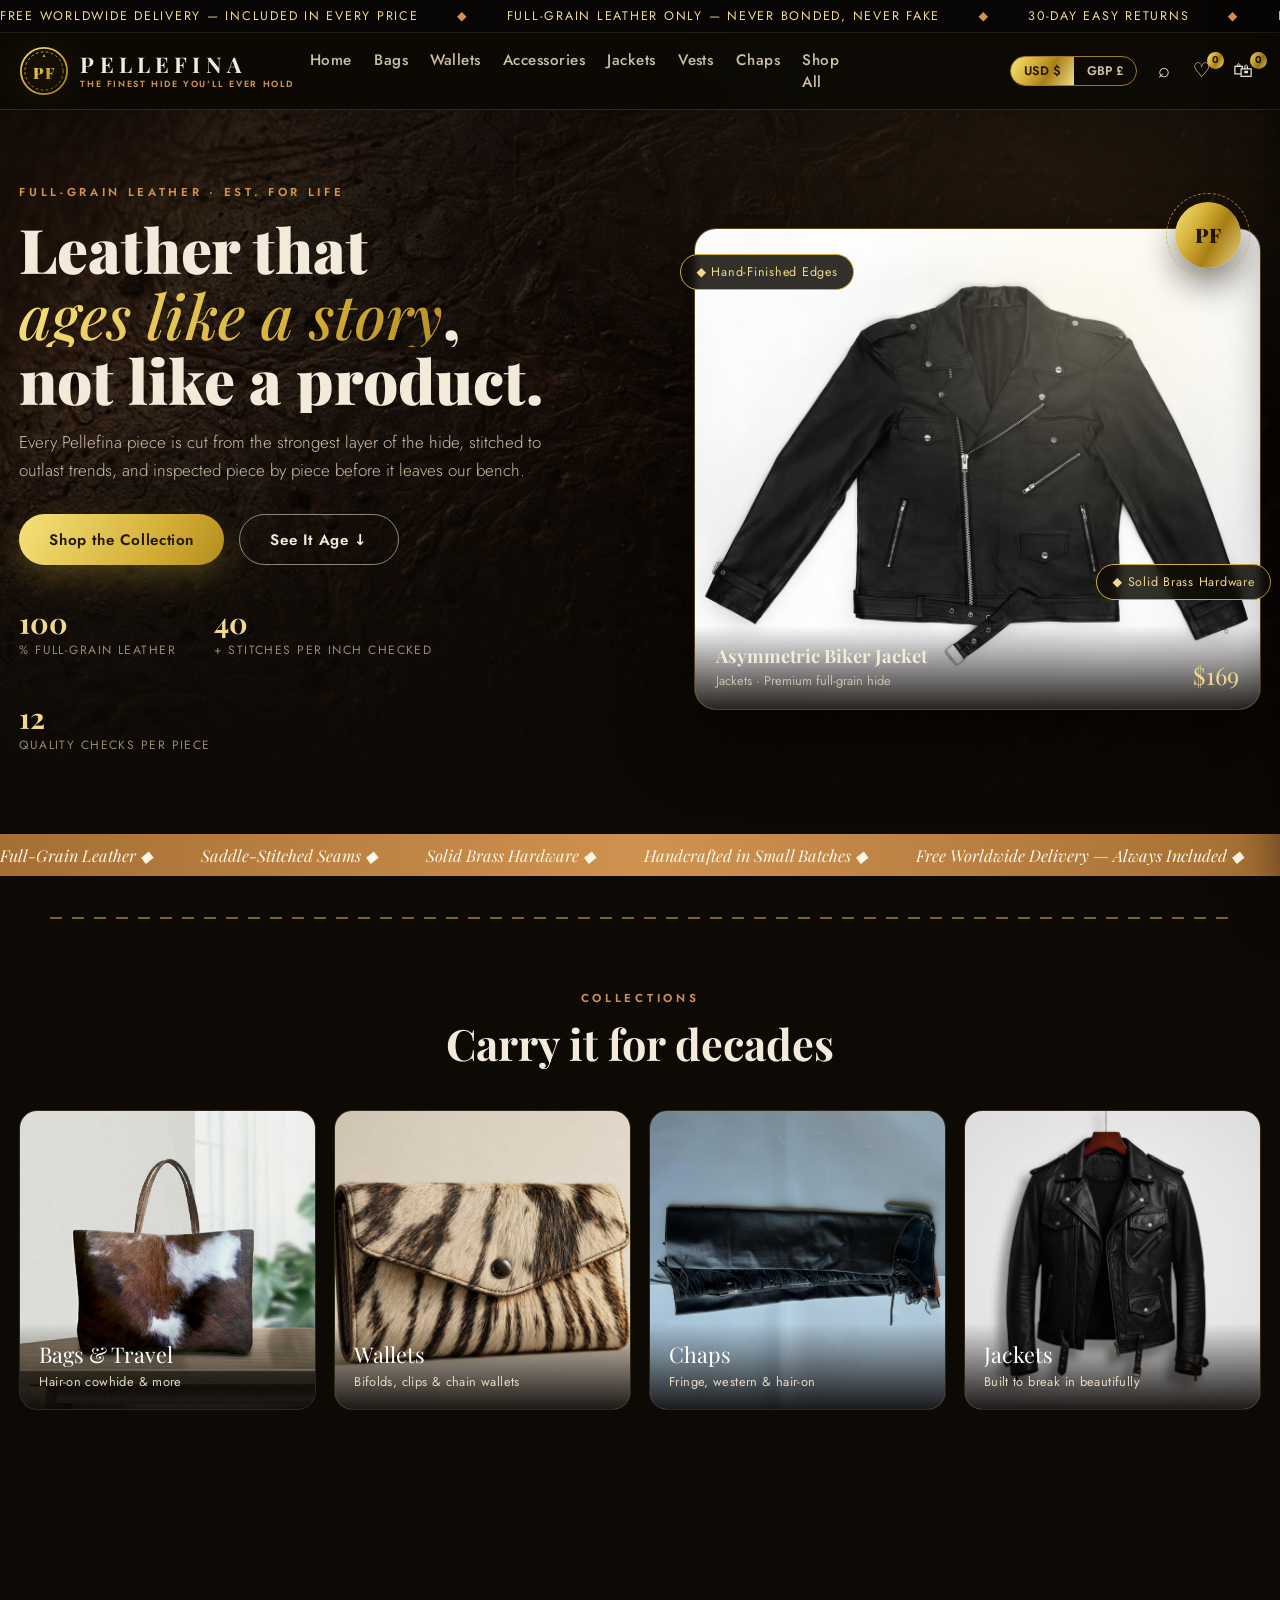
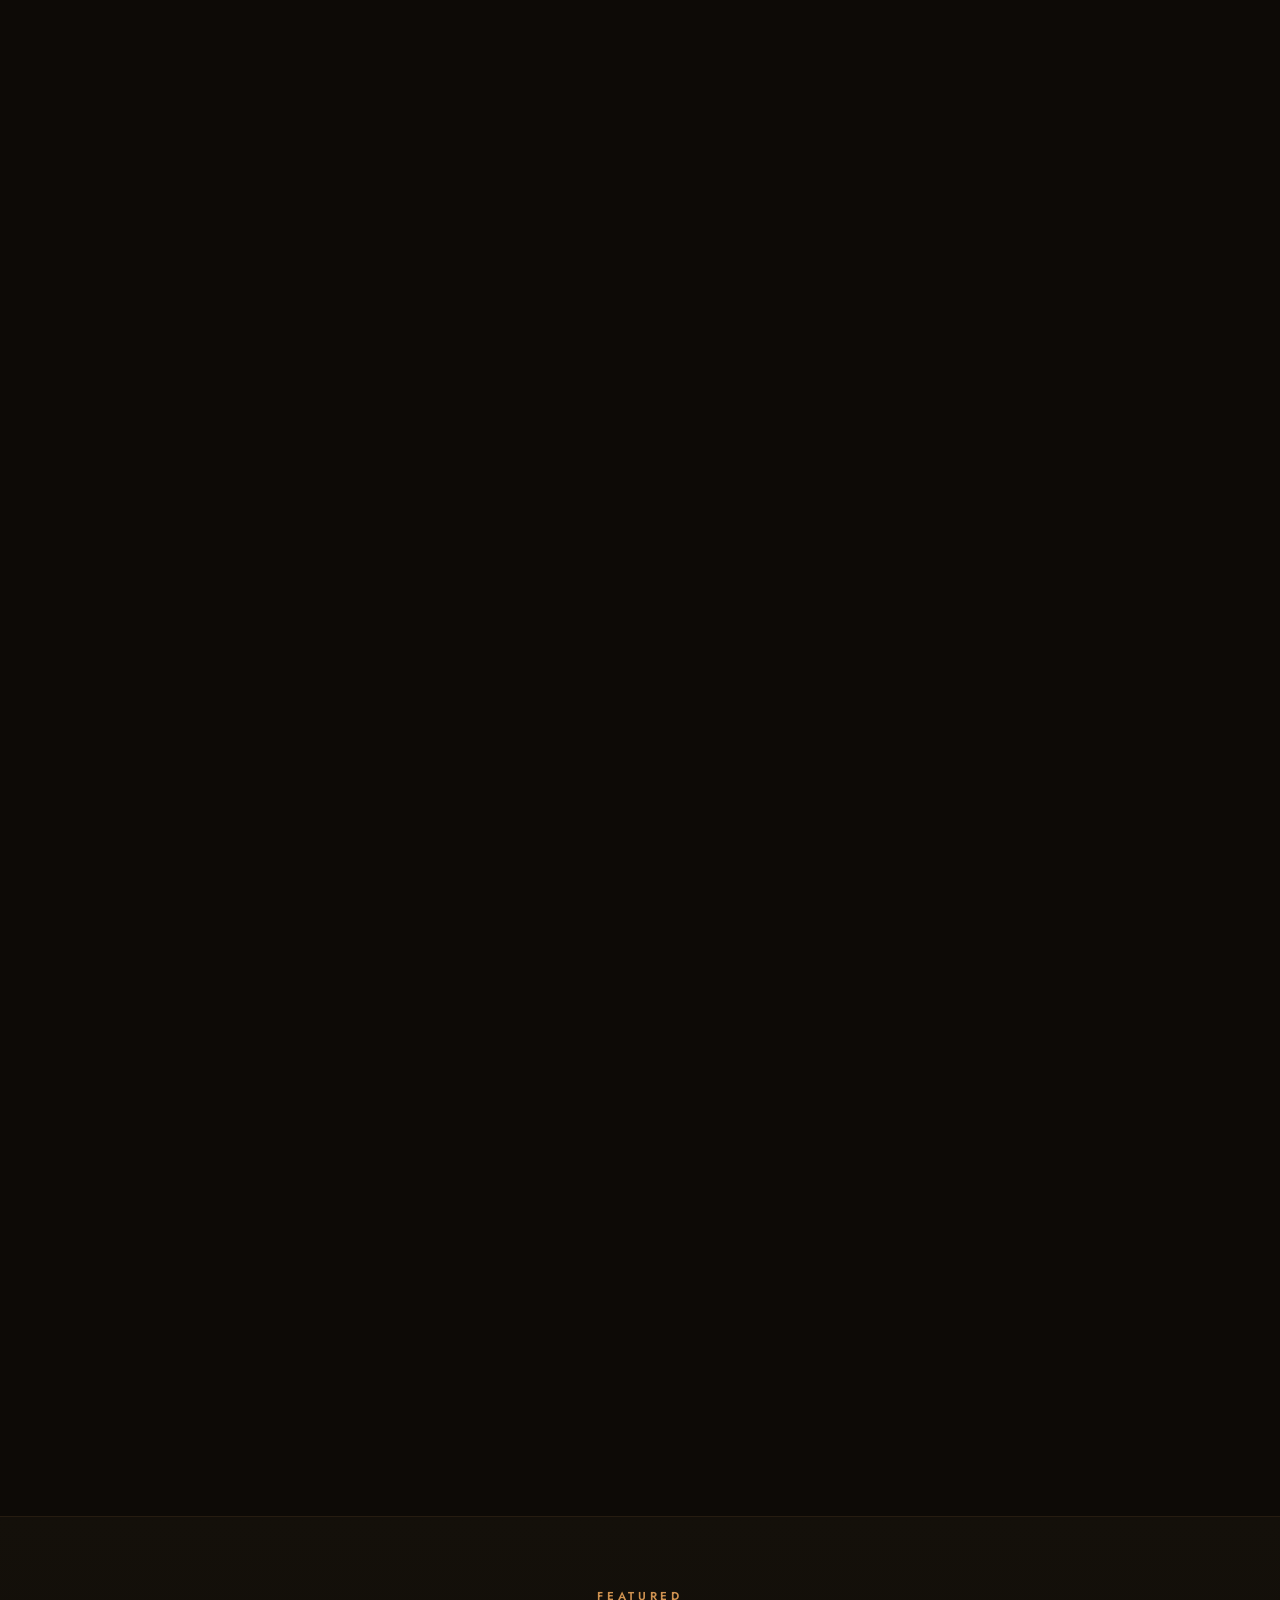
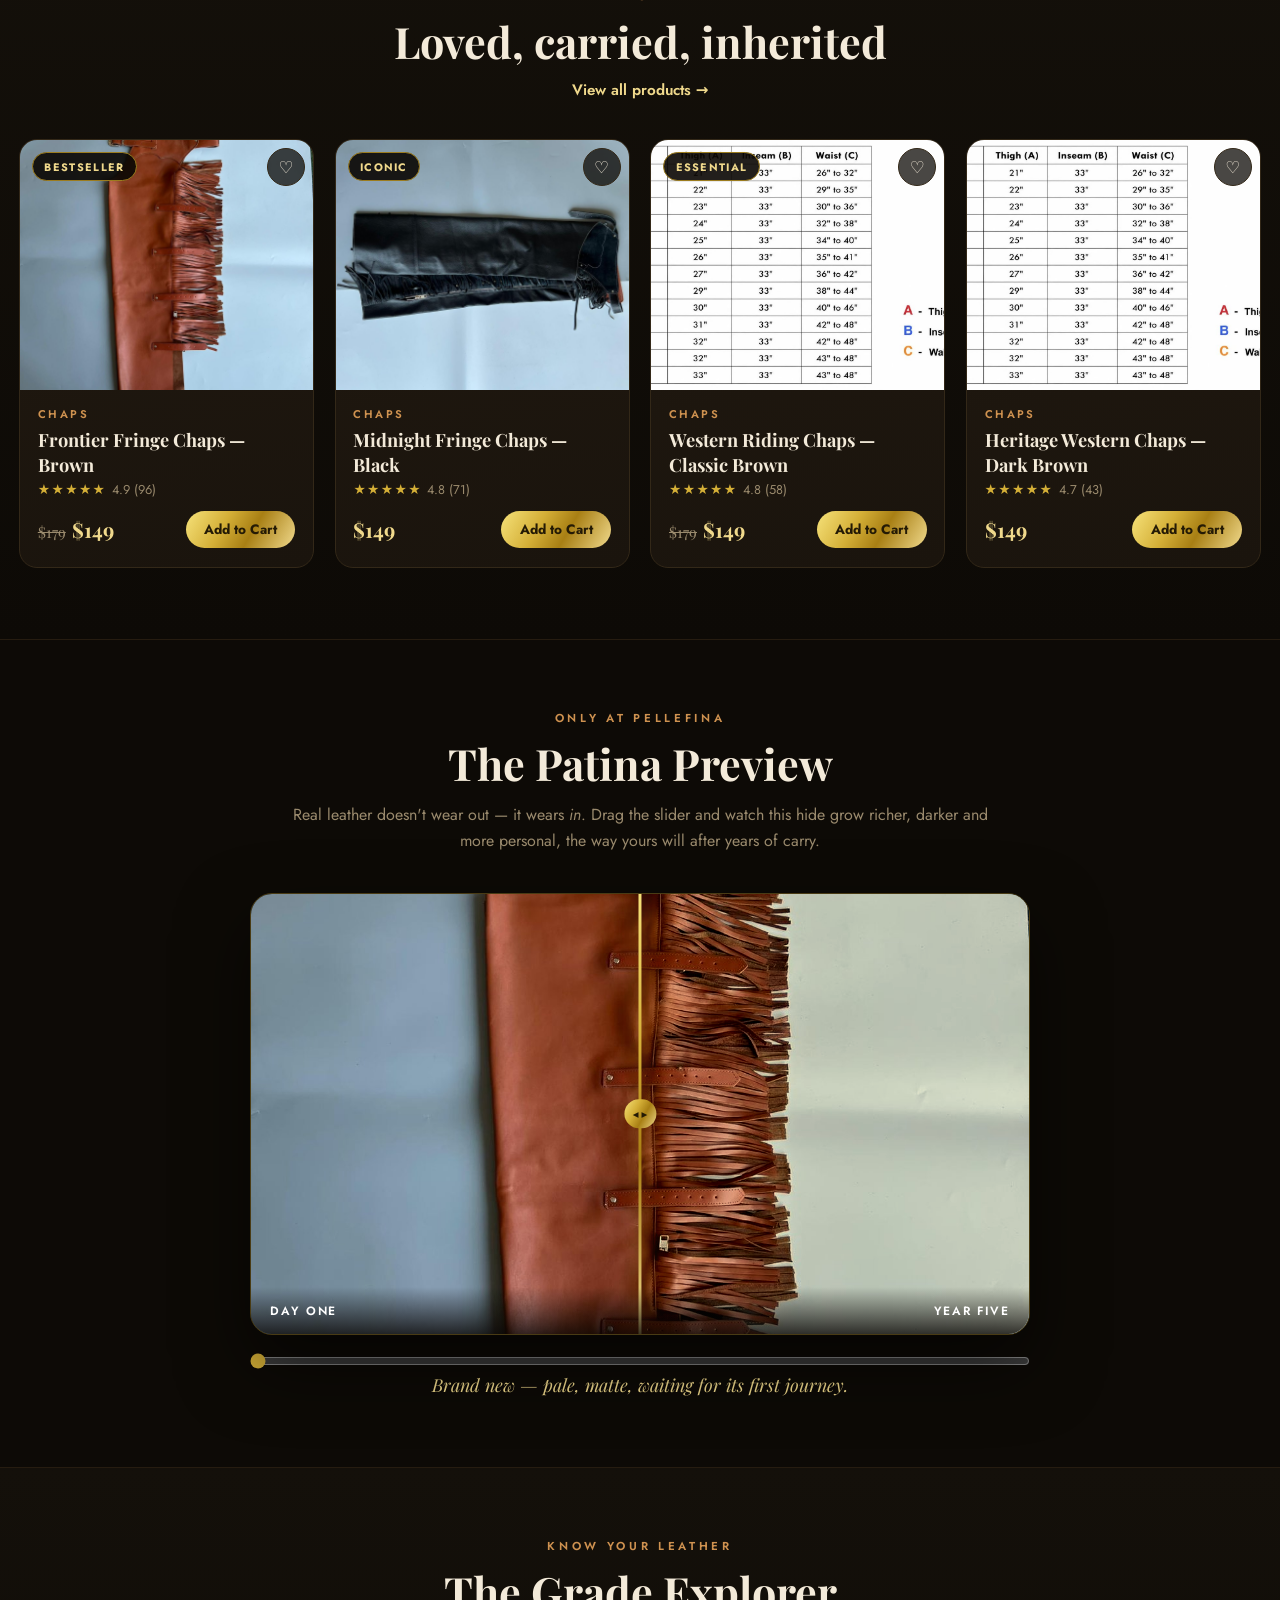
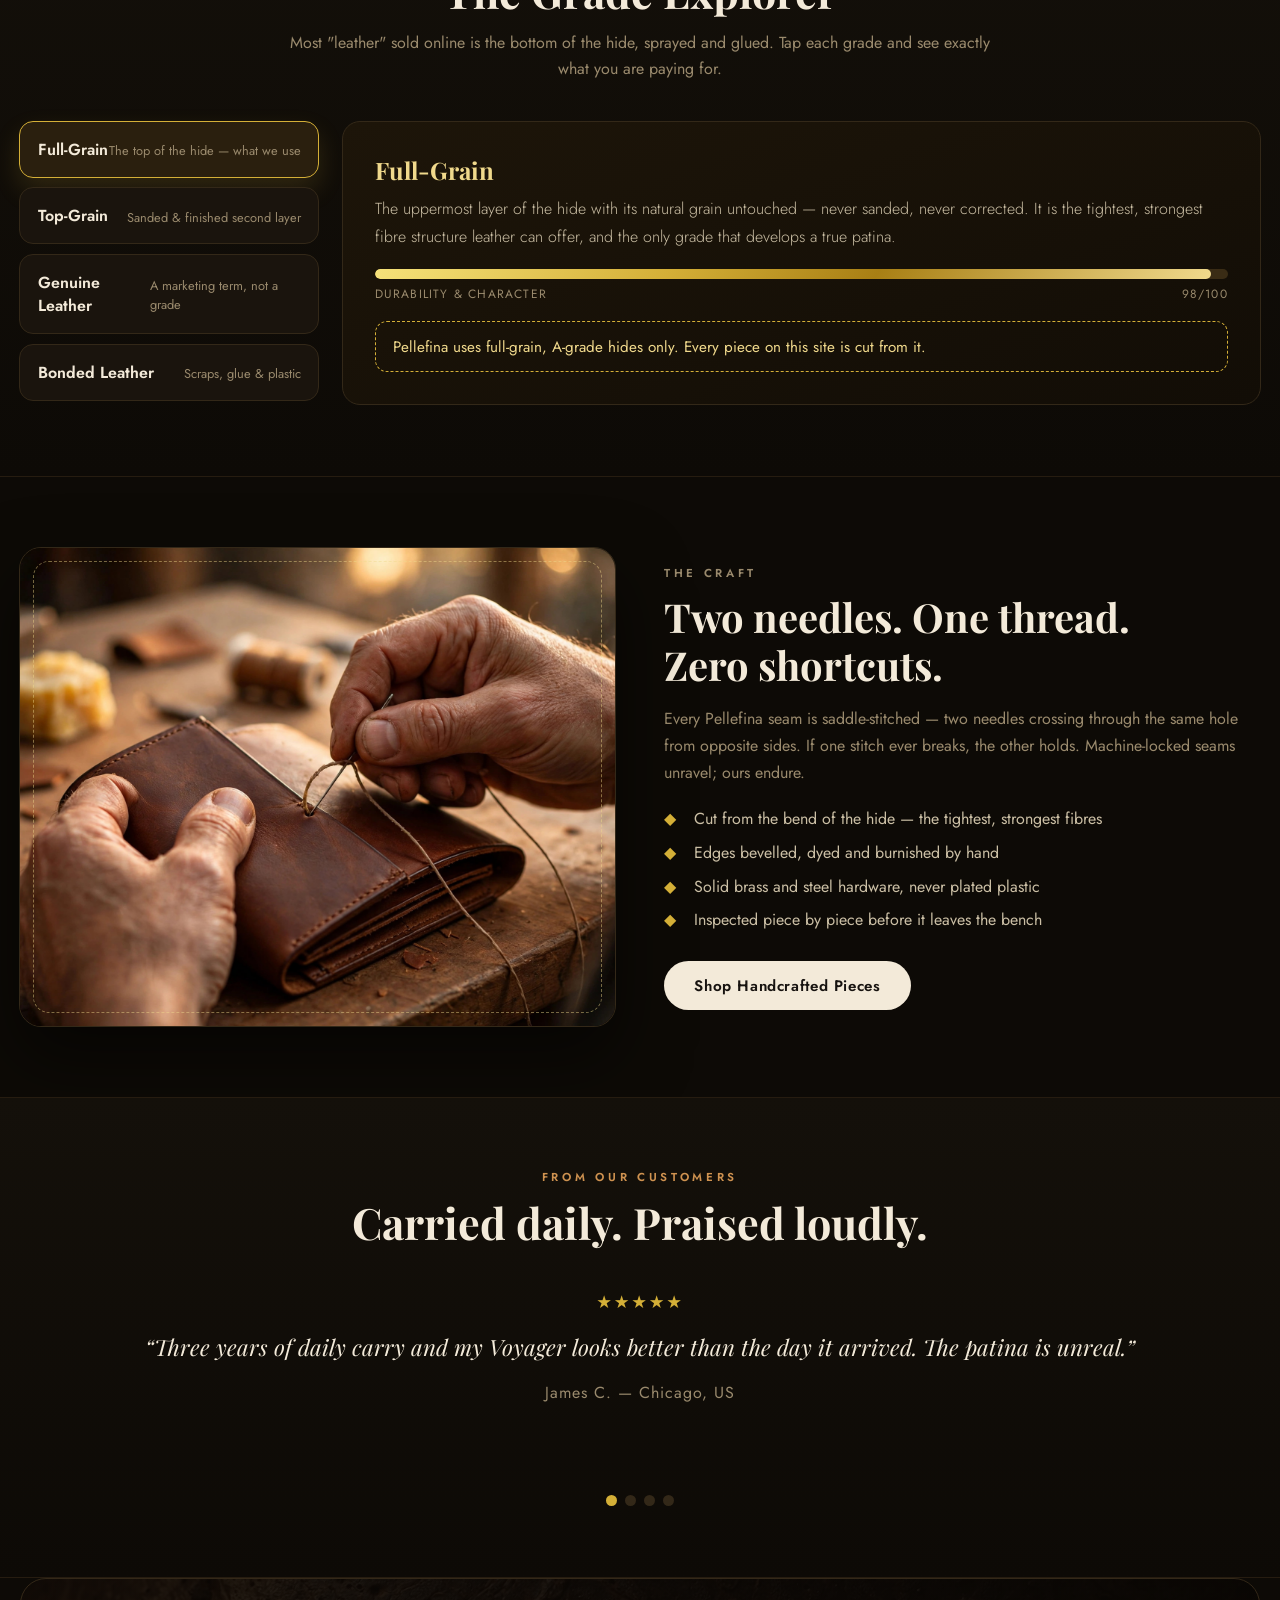
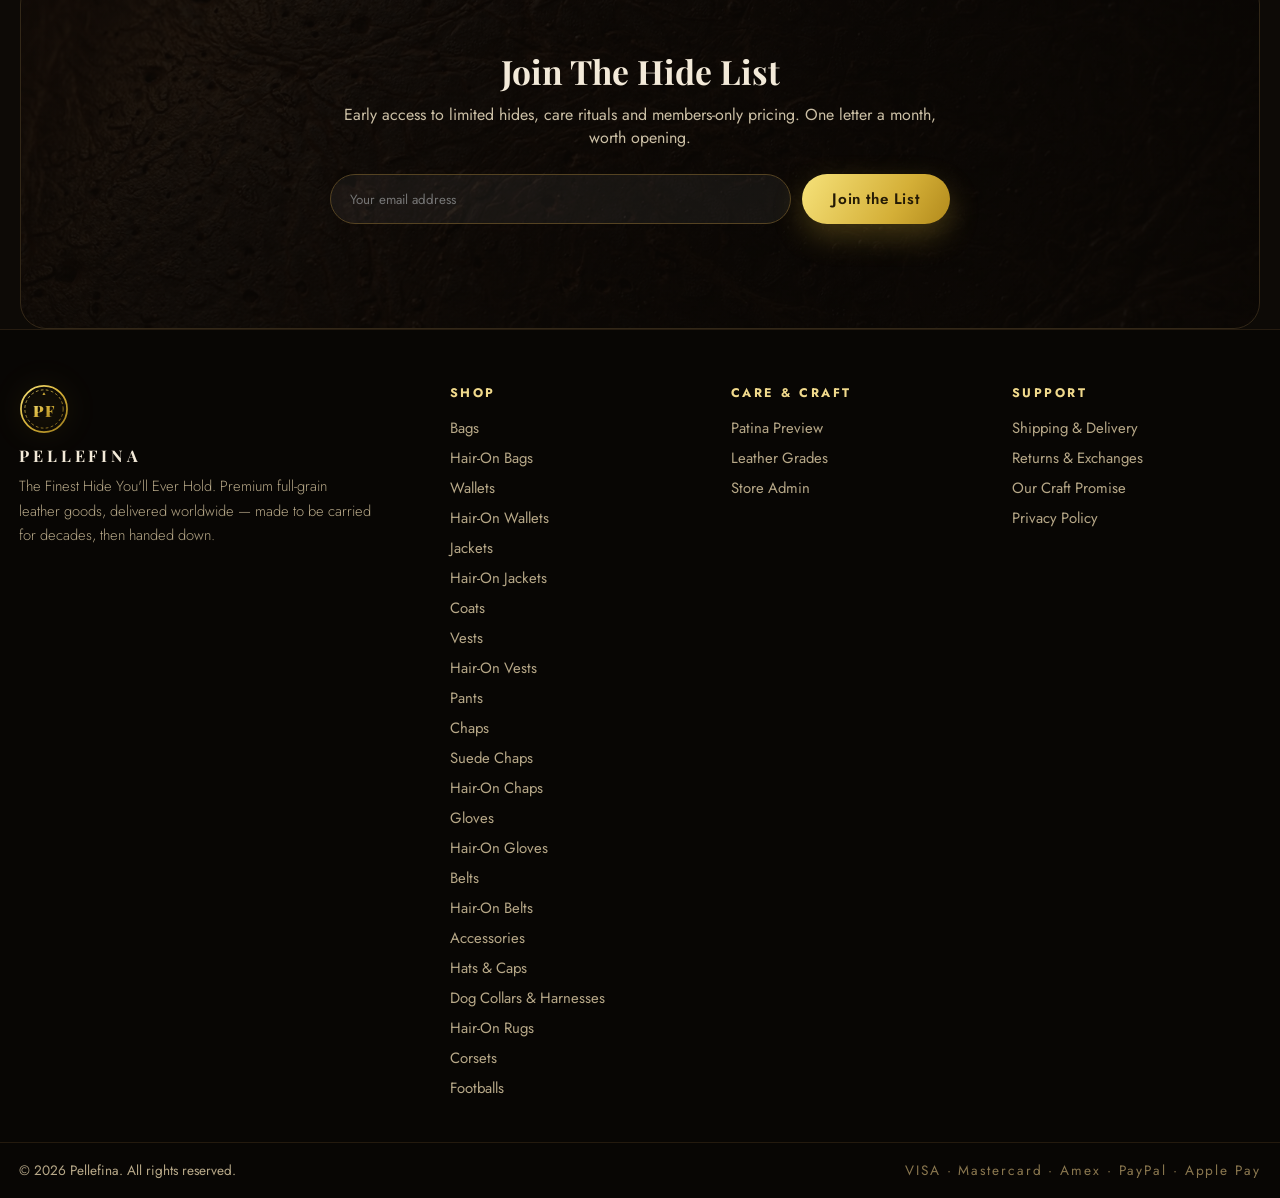
==== commit 08910ffe: "30-day returns, craft promise replaces lifetime guarantee, rotating hero from listed products, homep" ====
--- a/index.html
+++ b/index.html
@@ -4,7 +4,7 @@
 <meta charset="UTF-8">
 <meta name="viewport" content="width=device-width, initial-scale=1.0">
 <title>Pellefina — The Finest Hide You'll Ever Hold</title>
-<meta name="description" content="Pellefina — premium full-grain leather goods. Bags, wallets, belts and jackets crafted to last a lifetime.">
+<meta name="description" content="Pellefina — premium full-grain leather goods. Bags, wallets, belts and jackets cut, stitched and finished by hand.">
 <link rel="preconnect" href="https://fonts.googleapis.com">
 <link href="https://fonts.googleapis.com/css2?family=Playfair+Display:ital,wght@0,500;0,700;0,900;1,500&family=Jost:wght@300;400;500;600&display=swap" rel="stylesheet">
 <link rel="stylesheet" href="style.css">
@@ -24,10 +24,10 @@
   <div class="topbar-track">
     <span>Free worldwide delivery — included in every price</span>
     <span class="dot">◆</span><span>Full-grain leather only — never bonded, never fake</span>
-    <span class="dot">◆</span><span>Lifetime craftsmanship guarantee</span>
+    <span class="dot">◆</span><span>30-day easy returns</span>
     <span class="dot">◆</span><span>Free worldwide delivery — included in every price</span>
     <span class="dot">◆</span><span>Full-grain leather only — never bonded, never fake</span>
-    <span class="dot">◆</span><span>Lifetime craftsmanship guarantee</span>
+    <span class="dot">◆</span><span>30-day easy returns</span>
   </div>
 </div>
 
@@ -76,7 +76,7 @@
       <div class="hero-copy reveal">
         <p class="eyebrow">Full-Grain Leather · Est. for Life</p>
         <h1><span class="line"><span>Leather that</span></span><span class="line"><span><em>ages like a story</em>,</span></span><span class="line"><span>not like a product.</span></span></h1>
-        <p class="hero-sub">Every Pellefina piece is cut from the strongest layer of the hide, stitched to outlast trends, and guaranteed for a lifetime of carries.</p>
+        <p class="hero-sub">Every Pellefina piece is cut from the strongest layer of the hide, stitched to outlast trends, and inspected piece by piece before it leaves our bench.</p>
         <div class="hero-cta">
           <button class="btn btn-gold" data-nav="shop" data-cat="All">Shop the Collection</button>
           <button class="btn btn-ghost" id="heroPatinaBtn">See It Age ↓</button>
@@ -84,7 +84,7 @@
         <div class="hero-stats">
           <div><strong data-count="100">0</strong><span>% Full-Grain Leather</span></div>
           <div><strong data-count="40">0</strong><span>+ Stitches Per Inch Checked</span></div>
-          <div><strong data-count="25">0</strong><span>Year Craftsmanship Promise</span></div>
+          <div><strong data-count="12">0</strong><span>Quality Checks Per Piece</span></div>
         </div>
       </div>
       <div class="hero-stage reveal">
@@ -120,6 +120,7 @@
       <button class="tile reveal" data-nav="shop" data-cat="Chaps"><img src="assets/prod-chaps-2.jpg" alt="Leather chaps"><span>Chaps<small>Fringe, western &amp; hair-on</small></span></button>
       <button class="tile reveal" data-nav="shop" data-cat="Jackets"><img src="assets/prod-jacket-2.jpg" alt="Leather jackets"><span>Jackets<small>Built to break in beautifully</small></span></button>
     </div>
+    <div id="craftRows"></div>
   </section>
 
   <!-- FEATURED -->
@@ -285,7 +286,7 @@
         <div><span>Shipping</span><strong id="coShipping"></strong></div>
         <div class="co-total"><span>Total</span><strong id="coTotal"></strong></div>
       </div>
-      <p class="co-note">Delivery included in every price · 90-day returns · Lifetime craftsmanship guarantee</p>
+      <p class="co-note">Delivery included in every price · 30-day returns · Inspected piece by piece</p>
     </aside>
   </div>
 </section>
@@ -297,11 +298,11 @@
     <div class="foot-brand">
       <span class="brand-mark light"><svg viewBox="0 0 64 64" aria-hidden="true"><defs><linearGradient id="pfGoldF" x1="0" y1="0" x2="1" y2="1"><stop offset="0" stop-color="#f6e27a"/><stop offset=".5" stop-color="#d4af37"/><stop offset="1" stop-color="#9c7c1e"/></linearGradient></defs><circle cx="32" cy="32" r="29.5" fill="none" stroke="url(#pfGoldF)" stroke-width="2.2"/><circle cx="32" cy="32" r="24.5" fill="none" stroke="url(#pfGoldF)" stroke-width="1.1" stroke-dasharray="3.5 3" opacity=".85"/><path d="M32 10.5 L34 14 L30 14 Z" fill="url(#pfGoldF)"/><text x="32" y="42" text-anchor="middle" font-family="Playfair Display, serif" font-weight="900" font-size="20" letter-spacing="1" fill="url(#pfGoldF)">PF</text></svg></span>
       <h4>PELLEFINA</h4>
-      <p>The Finest Hide You'll Ever Hold. Premium full-grain leather goods for the US &amp; UK — made to be carried for decades, then handed down.</p>
+      <p>The Finest Hide You'll Ever Hold. Premium full-grain leather goods, delivered worldwide — made to be carried for decades, then handed down.</p>
     </div>
     <div><h5>Shop</h5><a href="#" data-nav="shop" data-cat="Bags">Bags</a><a href="#" data-nav="shop" data-cat="Hair-On Bags">Hair-On Bags</a><a href="#" data-nav="shop" data-cat="Wallets">Wallets</a><a href="#" data-nav="shop" data-cat="Hair-On Wallets">Hair-On Wallets</a><a href="#" data-nav="shop" data-cat="Jackets">Jackets</a><a href="#" data-nav="shop" data-cat="Hair-On Jackets">Hair-On Jackets</a><a href="#" data-nav="shop" data-cat="Coats">Coats</a><a href="#" data-nav="shop" data-cat="Vests">Vests</a><a href="#" data-nav="shop" data-cat="Hair-On Vests">Hair-On Vests</a><a href="#" data-nav="shop" data-cat="Pants">Pants</a><a href="#" data-nav="shop" data-cat="Chaps">Chaps</a><a href="#" data-nav="shop" data-cat="Suede Chaps">Suede Chaps</a><a href="#" data-nav="shop" data-cat="Hair-On Chaps">Hair-On Chaps</a><a href="#" data-nav="shop" data-cat="Gloves">Gloves</a><a href="#" data-nav="shop" data-cat="Hair-On Gloves">Hair-On Gloves</a><a href="#" data-nav="shop" data-cat="Belts">Belts</a><a href="#" data-nav="shop" data-cat="Hair-On Belts">Hair-On Belts</a><a href="#" data-nav="shop" data-cat="Accessories">Accessories</a><a href="#" data-nav="shop" data-cat="Hats & Caps">Hats & Caps</a><a href="#" data-nav="shop" data-cat="Dog Collars & Harnesses">Dog Collars & Harnesses</a><a href="#" data-nav="shop" data-cat="Hair-On Rugs">Hair-On Rugs</a><a href="#" data-nav="shop" data-cat="Corsets">Corsets</a><a href="#" data-nav="shop" data-cat="Footballs">Footballs</a></div>
     <div><h5>Care &amp; Craft</h5><a href="#" id="footPatina">Patina Preview</a><a href="#" id="footGrades">Leather Grades</a><a href="admin.html">Store Admin</a></div>
-    <div><h5>Support</h5><a href="#" data-policy="shipping">Shipping &amp; Delivery</a><a href="#" data-policy="returns">Returns &amp; Exchanges</a><a href="#" data-policy="warranty">Lifetime Guarantee</a><a href="#" data-policy="privacy">Privacy Policy</a></div>
+    <div><h5>Support</h5><a href="#" data-policy="shipping">Shipping &amp; Delivery</a><a href="#" data-policy="returns">Returns &amp; Exchanges</a><a href="#" data-policy="warranty">Our Craft Promise</a><a href="#" data-policy="privacy">Privacy Policy</a></div>
   </div>
   <div class="foot-bottom">
     <span>© 2026 Pellefina. All rights reserved.</span>
@@ -356,7 +357,7 @@
         <button class="btn btn-gold" id="mAddCart">Add to Cart</button>
         <button class="icon-btn heart" id="mWish">♡</button>
       </div>
-      <p class="modal-meta">Delivery included · 90-day returns · Lifetime guarantee</p>
+      <p class="modal-meta">Delivery included · 30-day returns · Inspected piece by piece</p>
     </div>
   </div>
 </div>
--- a/style.css
+++ b/style.css
@@ -354,3 +354,11 @@
   .currency-switch{display:none}
   .hero-stats{gap:1.3rem}
 }
+
+/* product rows (homepage) */
+#craftRows{margin-top:3.2rem;display:flex;flex-direction:column;gap:2.6rem}
+.p-row-head{display:flex;align-items:baseline;gap:1rem;margin-bottom:1rem;flex-wrap:wrap}
+.p-row-head h3{font-family:'Playfair Display',serif;font-size:1.55rem;color:var(--cream)}
+.p-row-head span{color:var(--muted,#b8a888);font-size:.9rem}
+.row-strip{display:flex;gap:1.1rem;overflow-x:auto;padding:.4rem .2rem 1rem;scroll-snap-type:x mandatory;scrollbar-width:thin}
+.row-strip .card{min-width:235px;max-width:235px;scroll-snap-align:start}
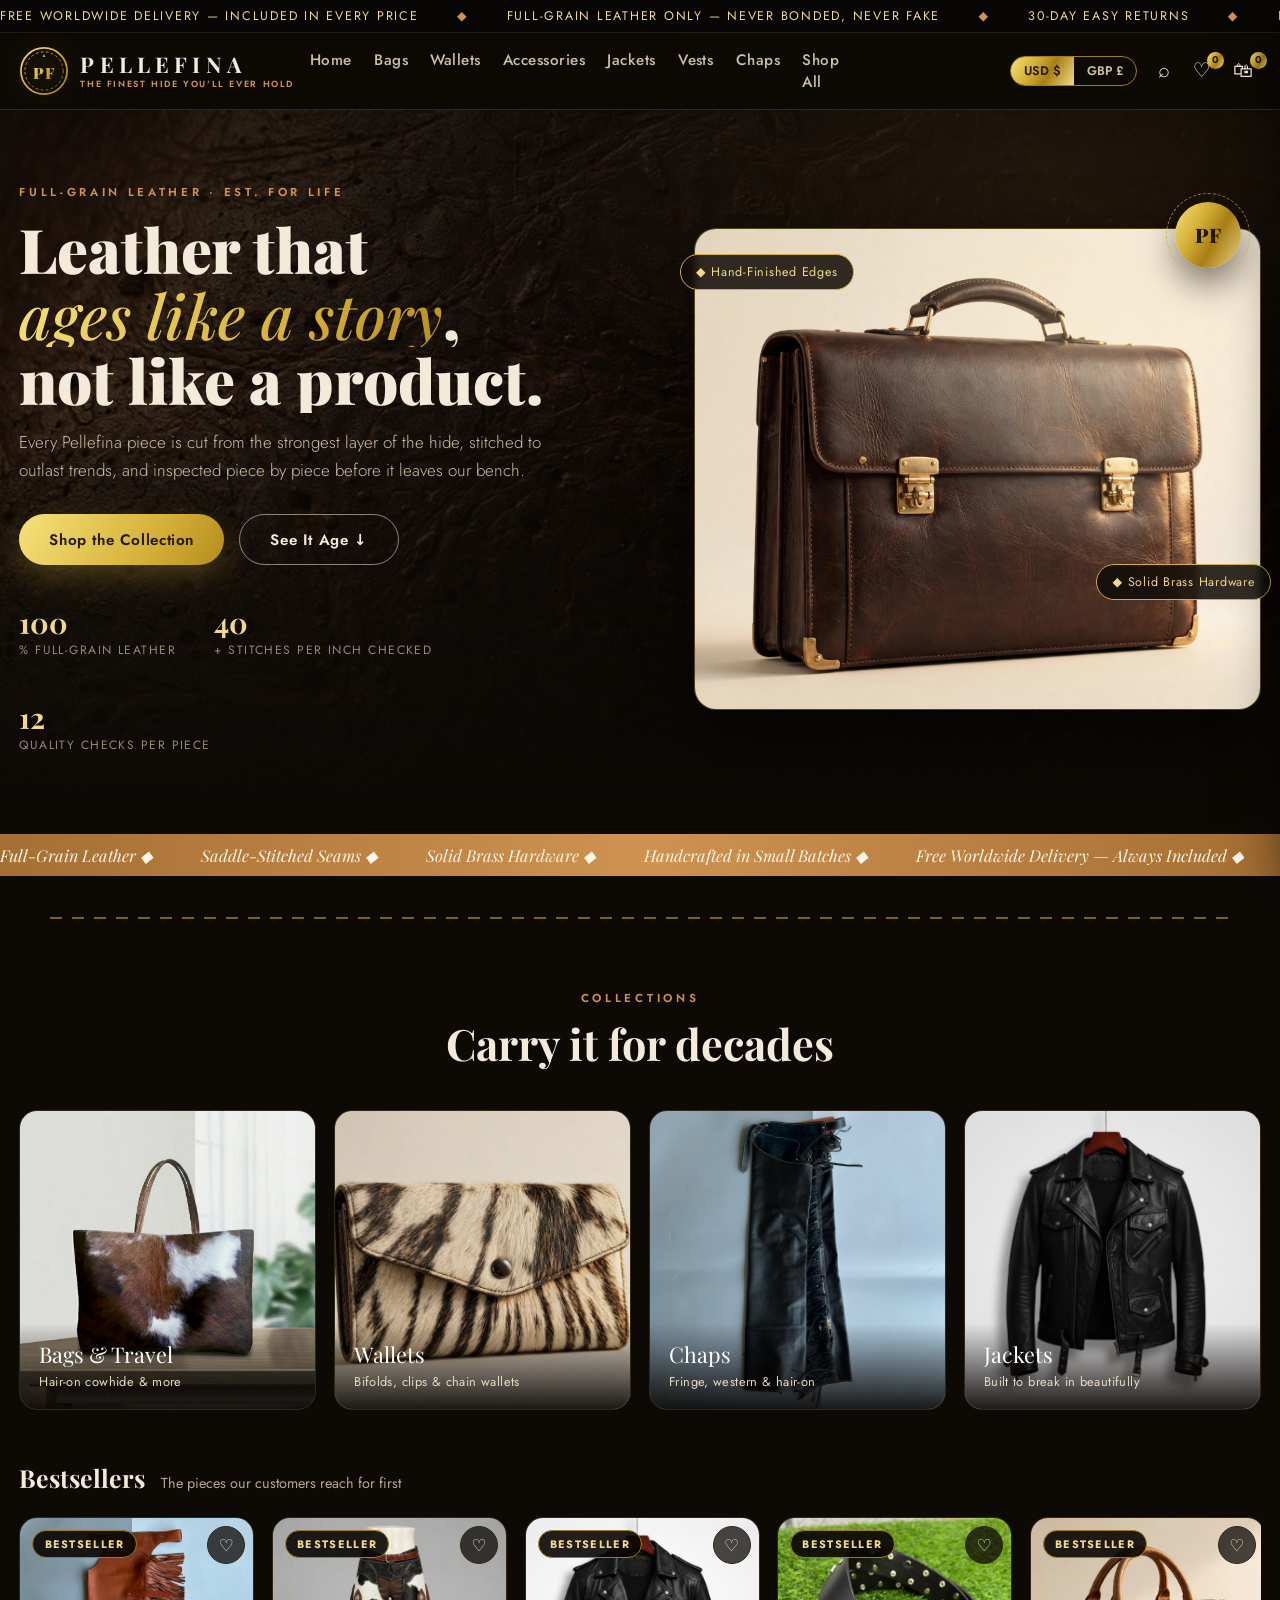
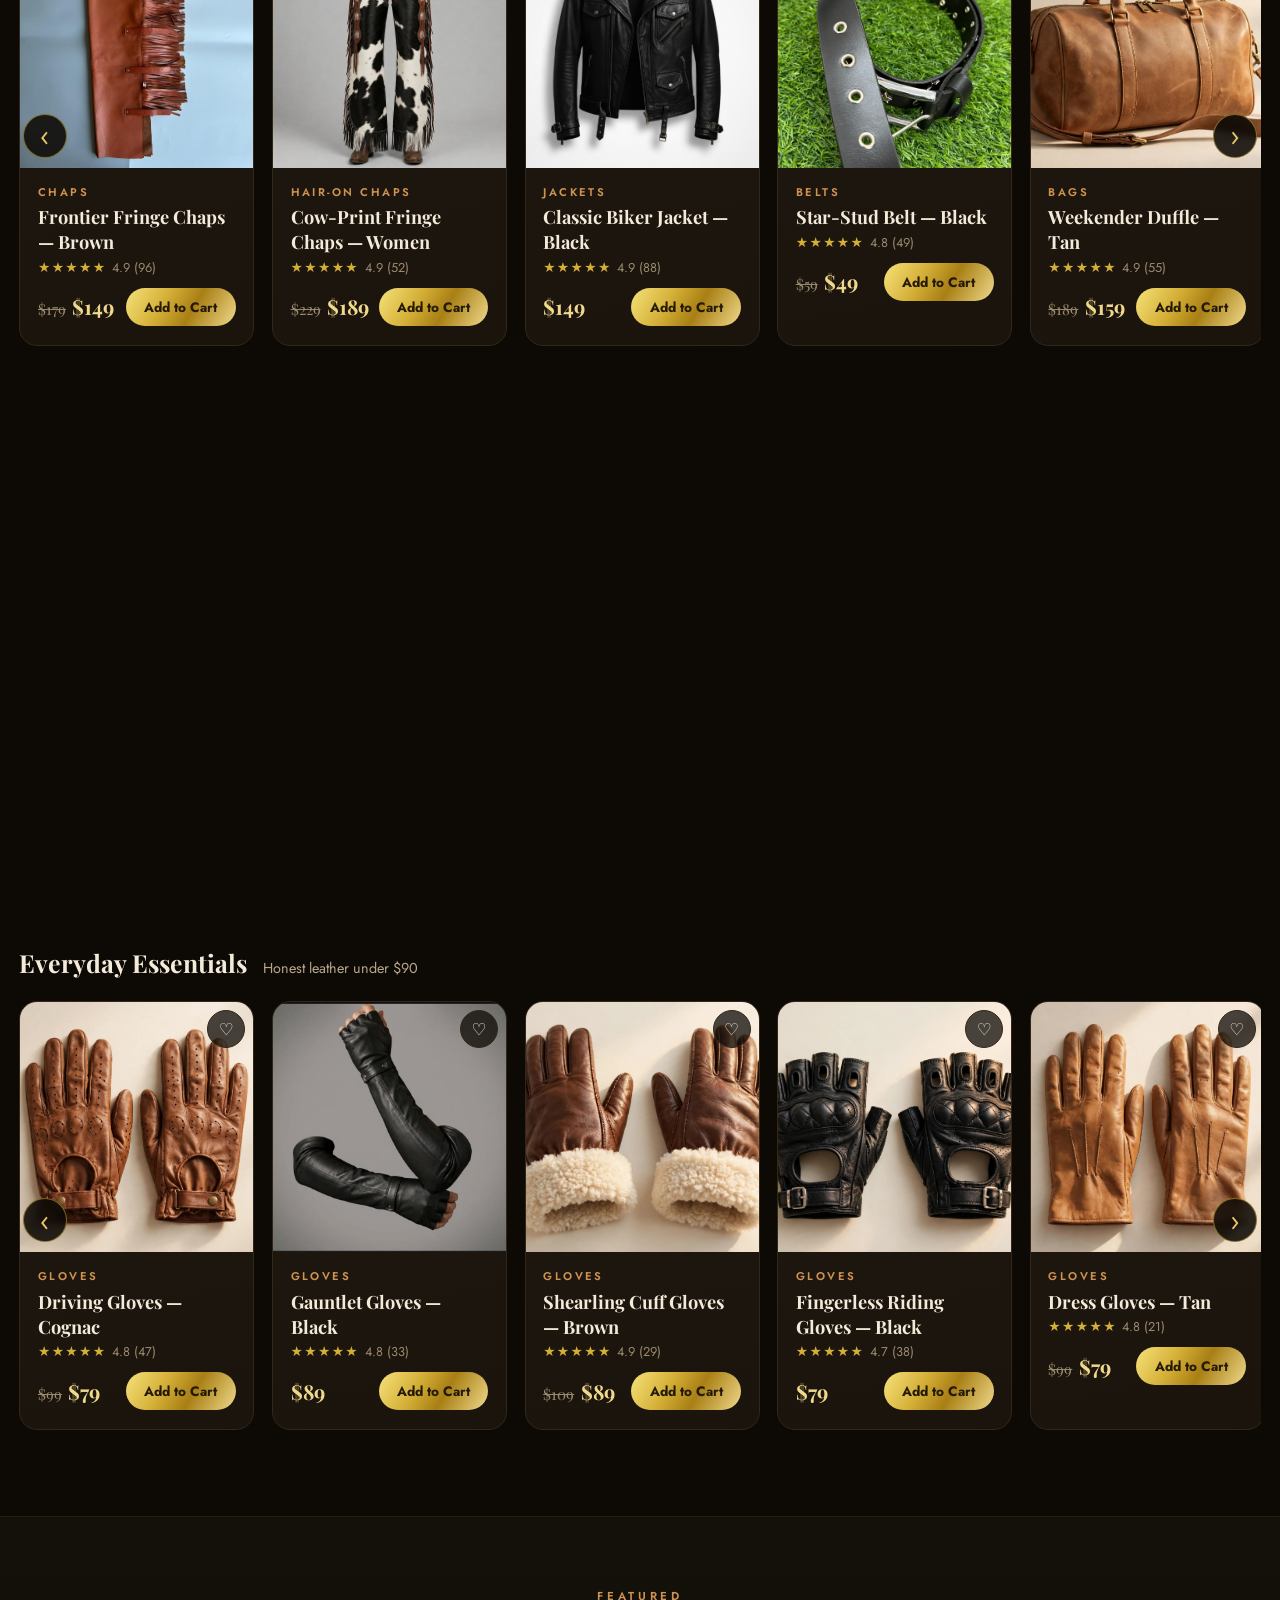
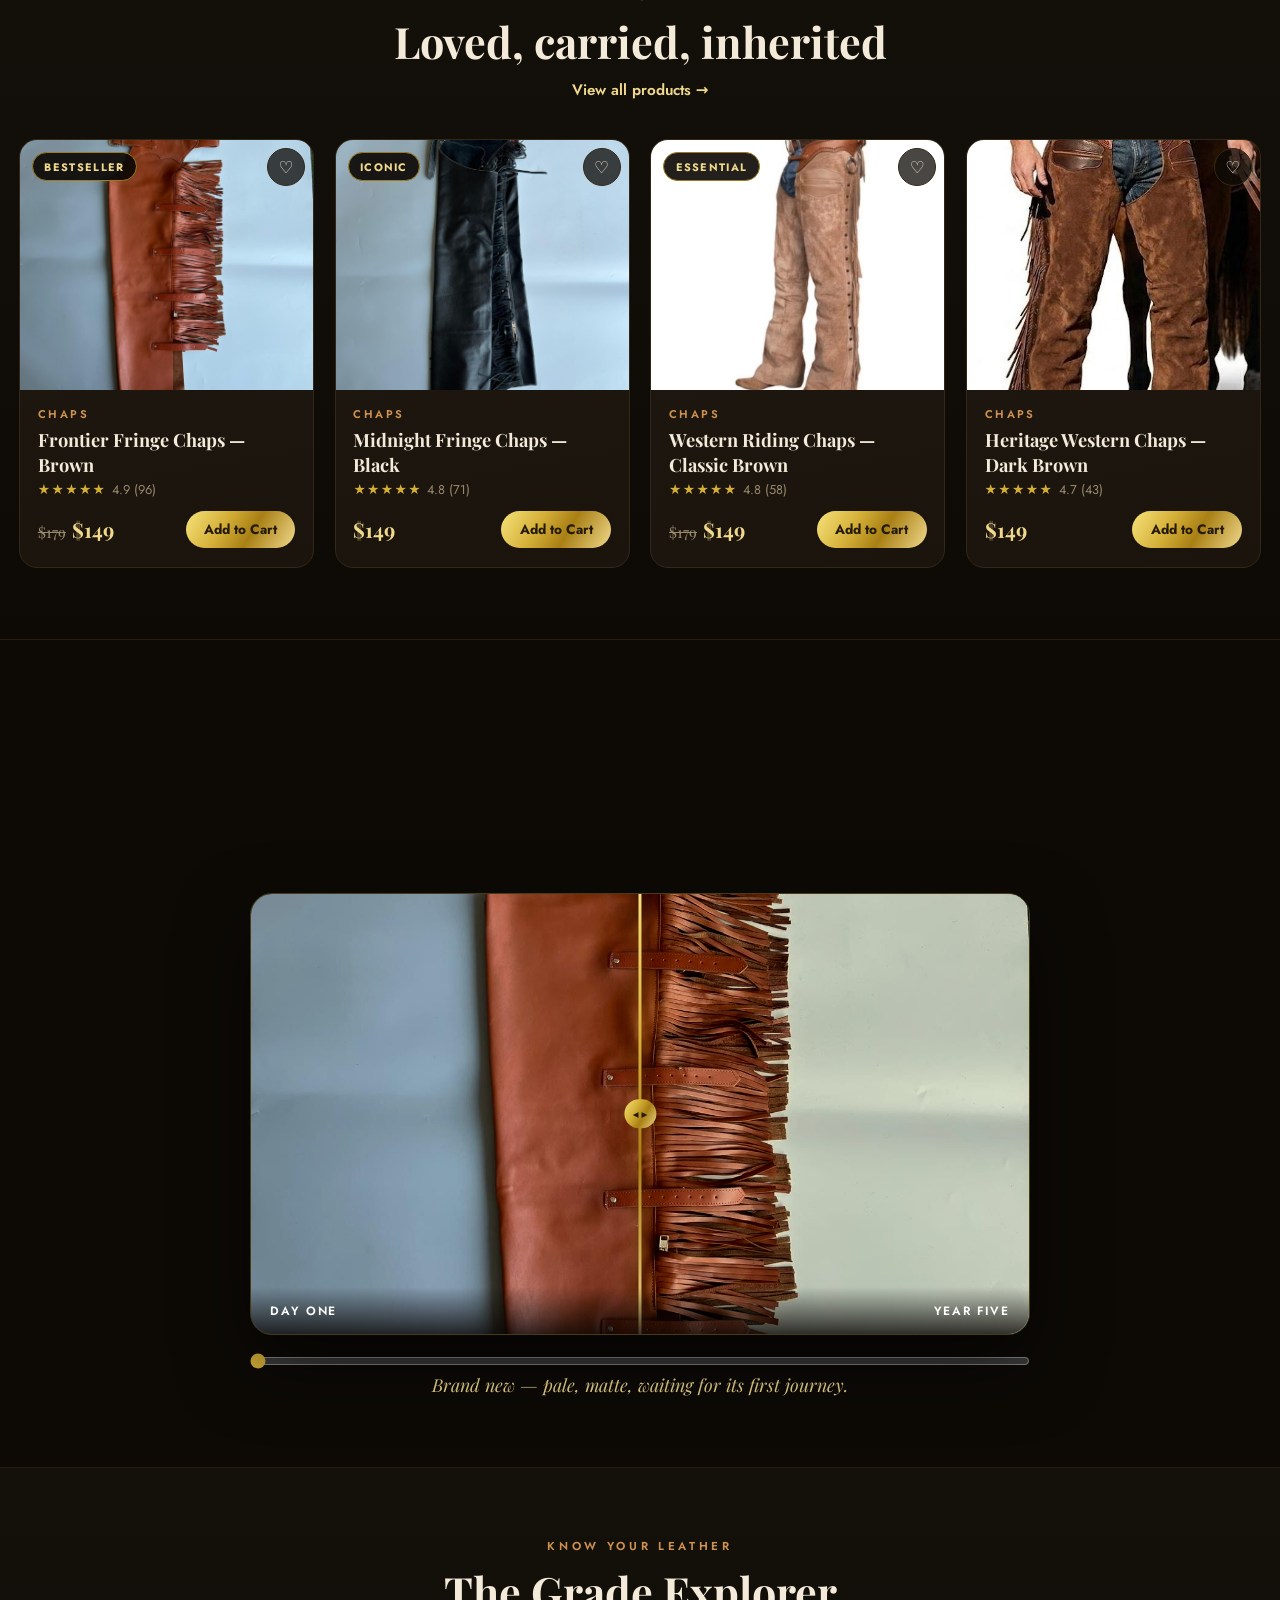
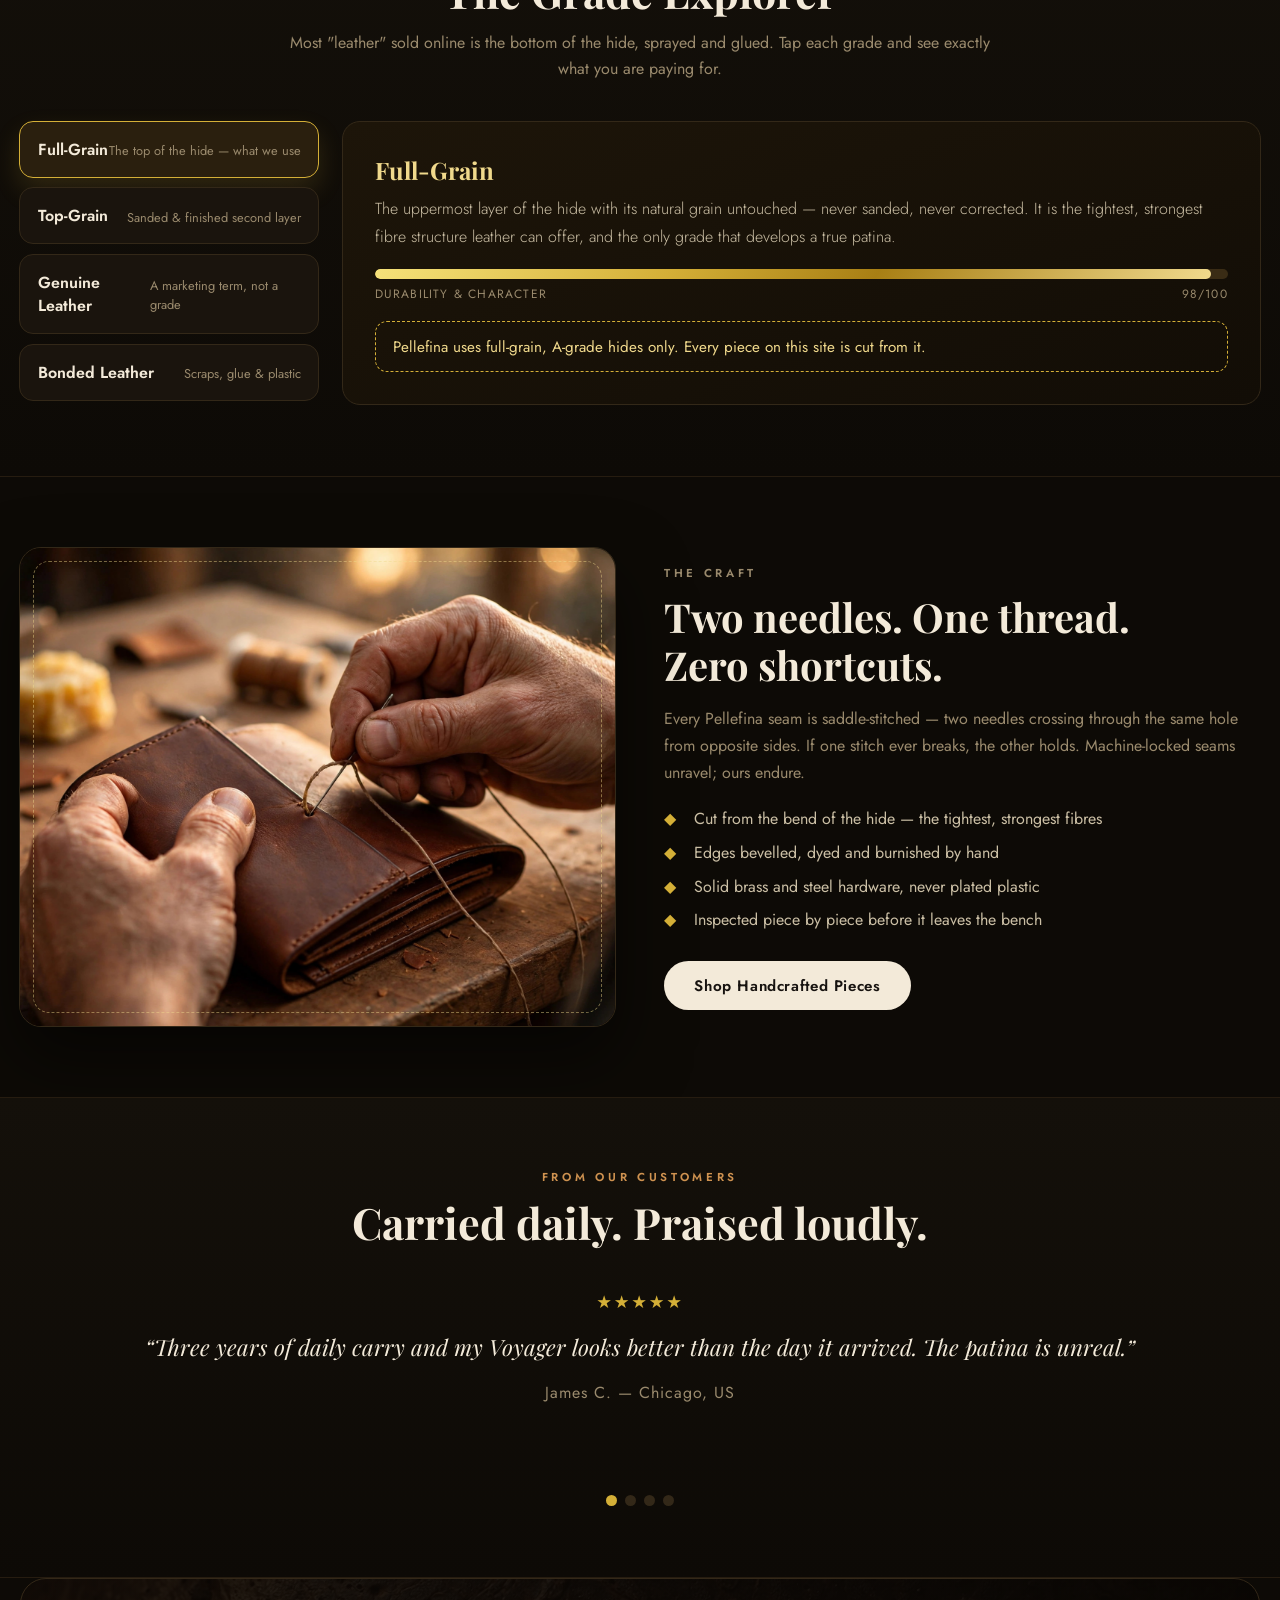
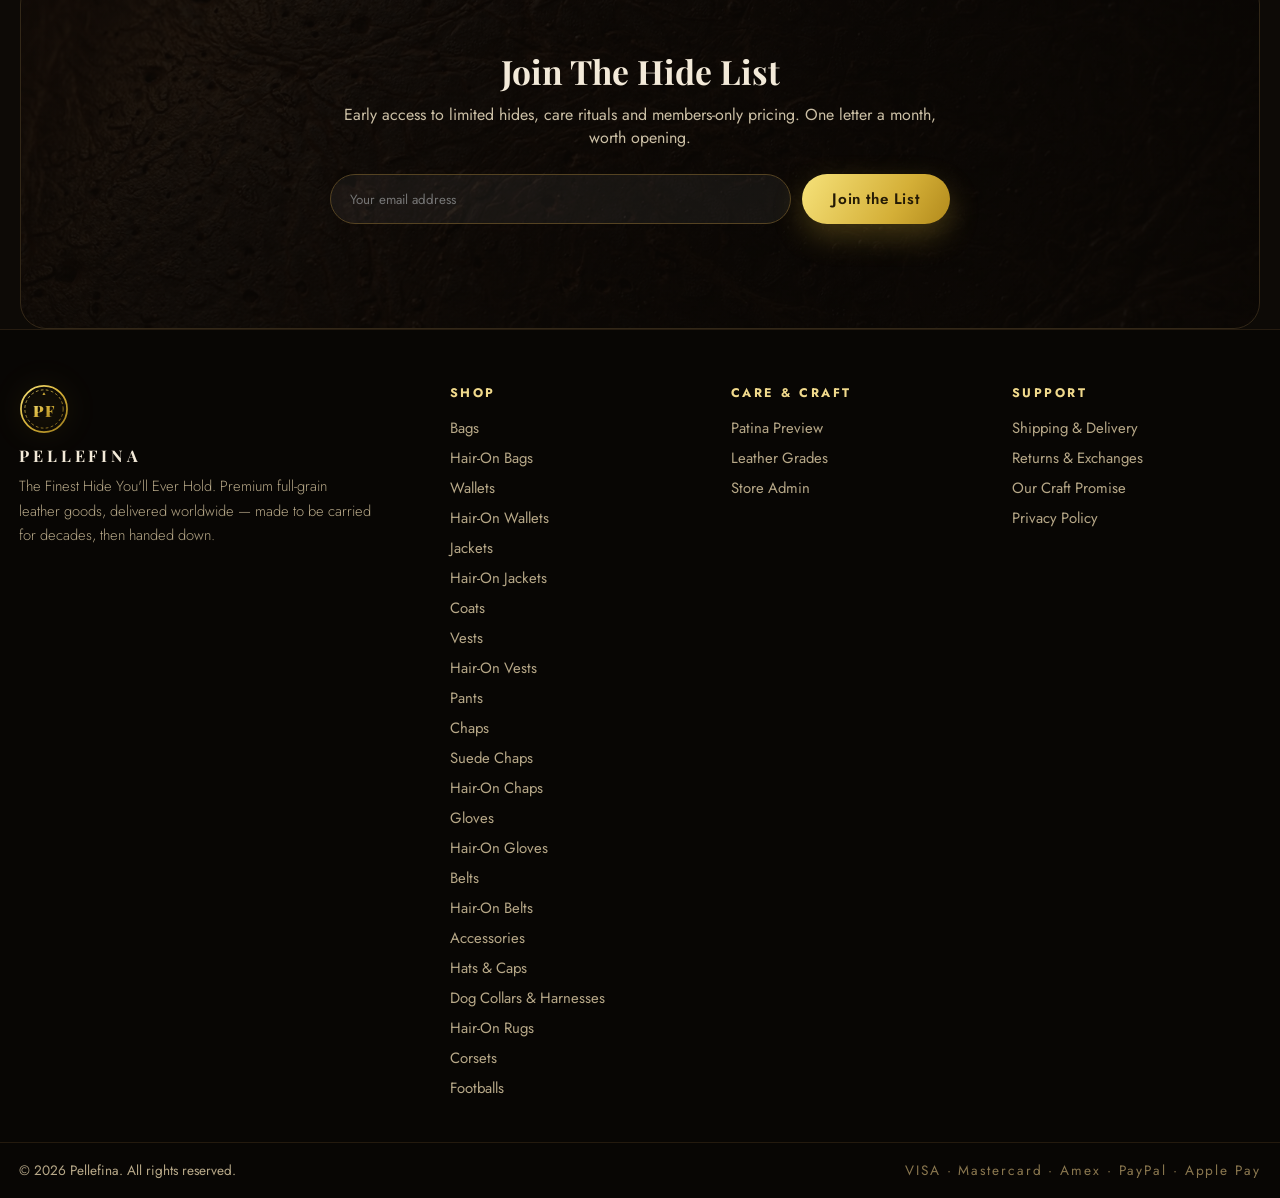
==== commit 74b432eb: "Hero: rotating image only, no product name or price on main page" ====
--- a/index.html
+++ b/index.html
@@ -91,10 +91,6 @@
         <div class="tilt-card" id="heroCard">
           <img src="assets/prod-jacket-7.jpg" alt="Pellefina black leather aviator bomber jacket">
           <div class="tilt-glare"></div>
-          <div class="hero-card-foot">
-            <div><strong>Vintage Bomber Jacket</strong><span>Premium full-grain hide</span></div>
-            <div class="hero-price" data-price="159">$159</div>
-          </div>
         </div>
         <div class="float-badge fb1">◆ Hand-Finished Edges</div>
         <div class="float-badge fb2">◆ Solid Brass Hardware</div>
--- a/style.css
+++ b/style.css
@@ -349,10 +349,31 @@
   #newsForm{flex-direction:column}
 }
 @media(max-width:560px){
-  .grid{grid-template-columns:1fr}
-  .tiles{grid-template-columns:1fr}
+  html,body{overflow-x:clip}
+  .grid{grid-template-columns:repeat(2,1fr);gap:.8rem}
+  .card-body{padding:.8rem .85rem 1rem}
+  .card h3{font-size:1rem;line-height:1.25}
+  .card .price-row{gap:.4rem;flex-wrap:wrap}
+  .add-btn{padding:.55rem .8rem;font-size:.82rem}
+  .tiles{grid-template-columns:repeat(2,1fr);gap:.8rem}
+  .tile{min-height:120px}
+  .tile span{font-size:1rem}
   .currency-switch{display:none}
   .hero-stats{gap:1.3rem}
+  .hero h1{font-size:2.35rem}
+  .topbar{font-size:.68rem}
+  .site-header{padding:.6rem .9rem}
+  .brand{gap:.5rem}
+  .brand-text strong{font-size:1.02rem;letter-spacing:.18em}
+  .brand-logo{width:42px;height:42px}
+  .icon-btn{width:34px;height:34px}
+  .header-actions{gap:.25rem}
+  .row-strip .card{min-width:190px;max-width:190px}
+  .cart-drawer{width:min(430px,100vw)}
+  .section{padding:3rem 1.1rem}
+  .foot-grid{grid-template-columns:1fr;gap:1.6rem}
+  .co-form .row2{grid-template-columns:1fr}
+  .p-row-head h3{font-size:1.3rem}
 }
 
 /* product rows (homepage) */
@@ -362,3 +383,12 @@
 .p-row-head span{color:var(--muted,#b8a888);font-size:.9rem}
 .row-strip{display:flex;gap:1.1rem;overflow-x:auto;padding:.4rem .2rem 1rem;scroll-snap-type:x mandatory;scrollbar-width:thin}
 .row-strip .card{min-width:235px;max-width:235px;scroll-snap-align:start}
+
+/* row strip arrows */
+.strip-wrap{position:relative}
+.strip-arrow{position:absolute;top:50%;transform:translateY(-50%);z-index:5;width:44px;height:44px;border-radius:50%;border:1px solid rgba(212,175,55,.55);background:rgba(13,10,6,.88);color:#e9c767;font-size:1.7rem;line-height:1;display:flex;align-items:center;justify-content:center;cursor:pointer;backdrop-filter:blur(3px);transition:background .2s,transform .2s}
+.strip-arrow:hover{background:rgba(60,44,10,.95);transform:translateY(-50%) scale(1.07)}
+.sa-prev{left:4px}
+.sa-next{right:4px}
+.row-strip{scrollbar-width:none}
+.row-strip::-webkit-scrollbar{display:none}
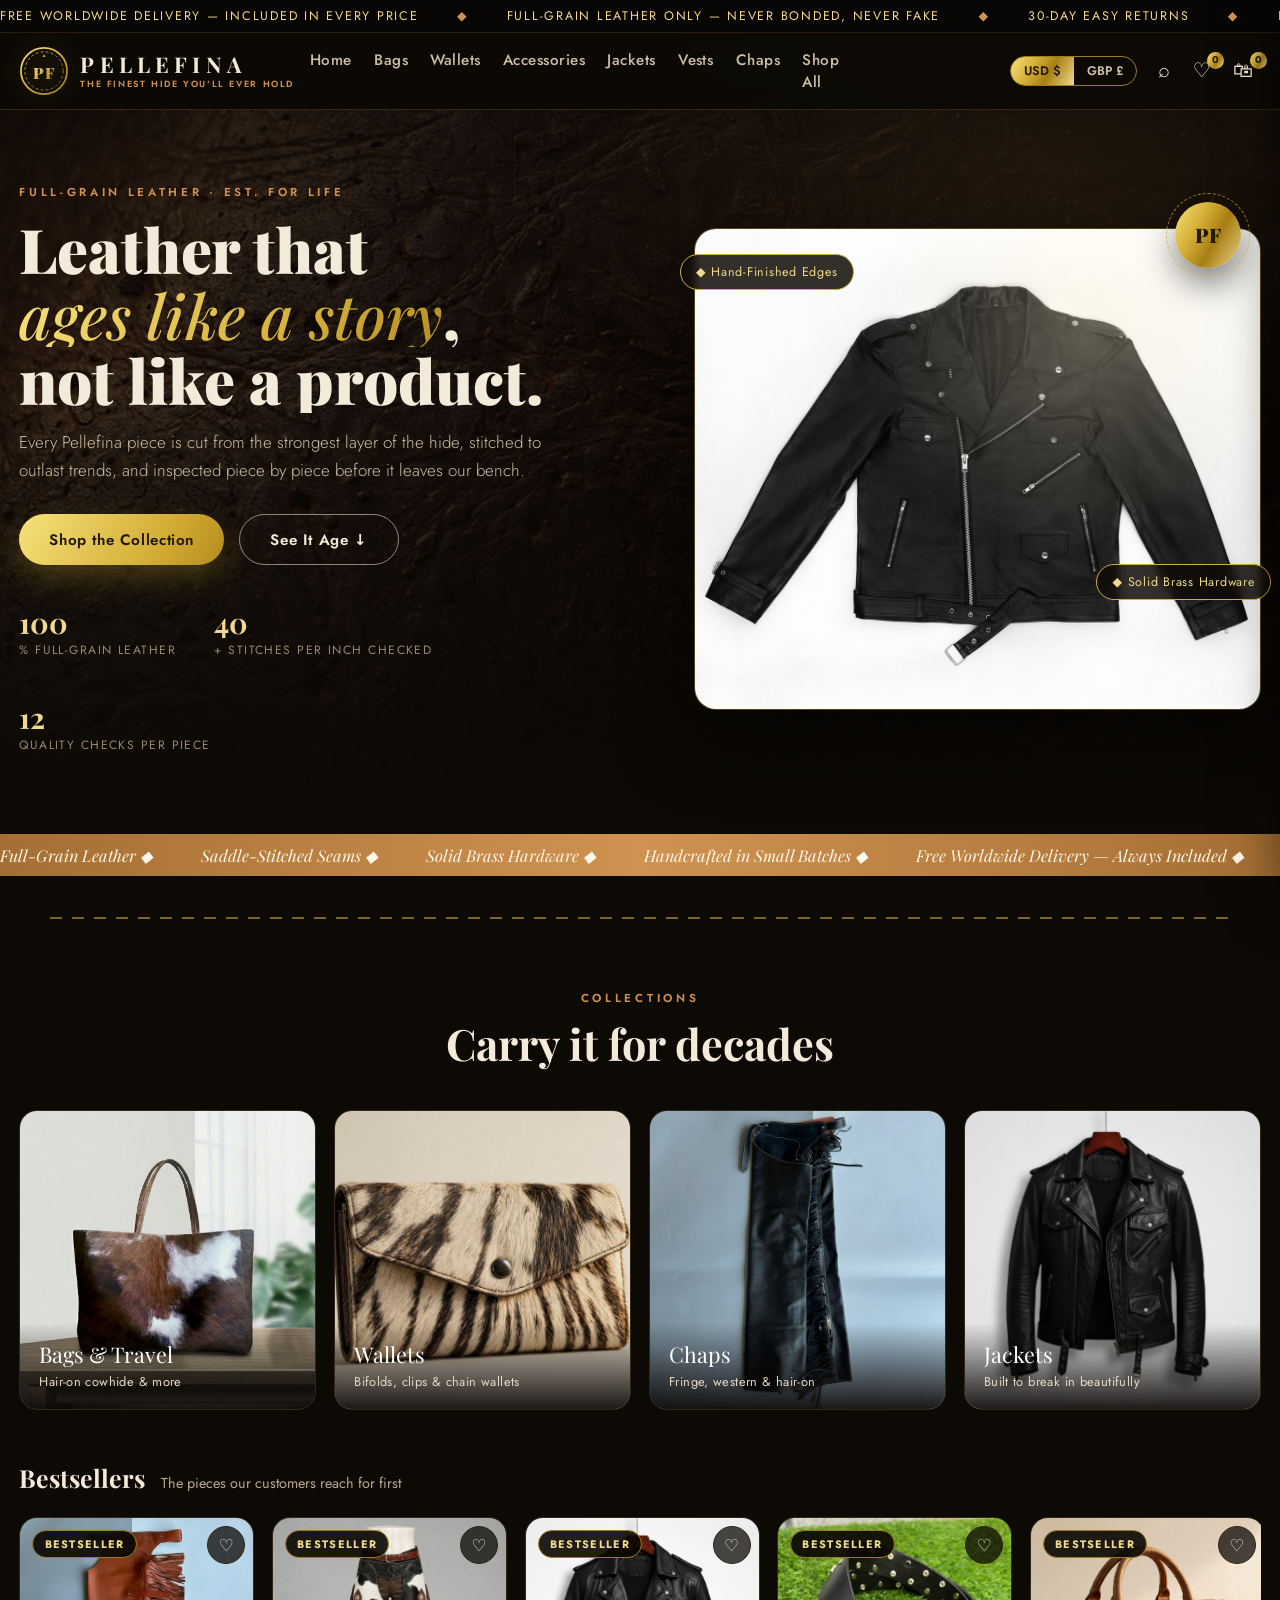
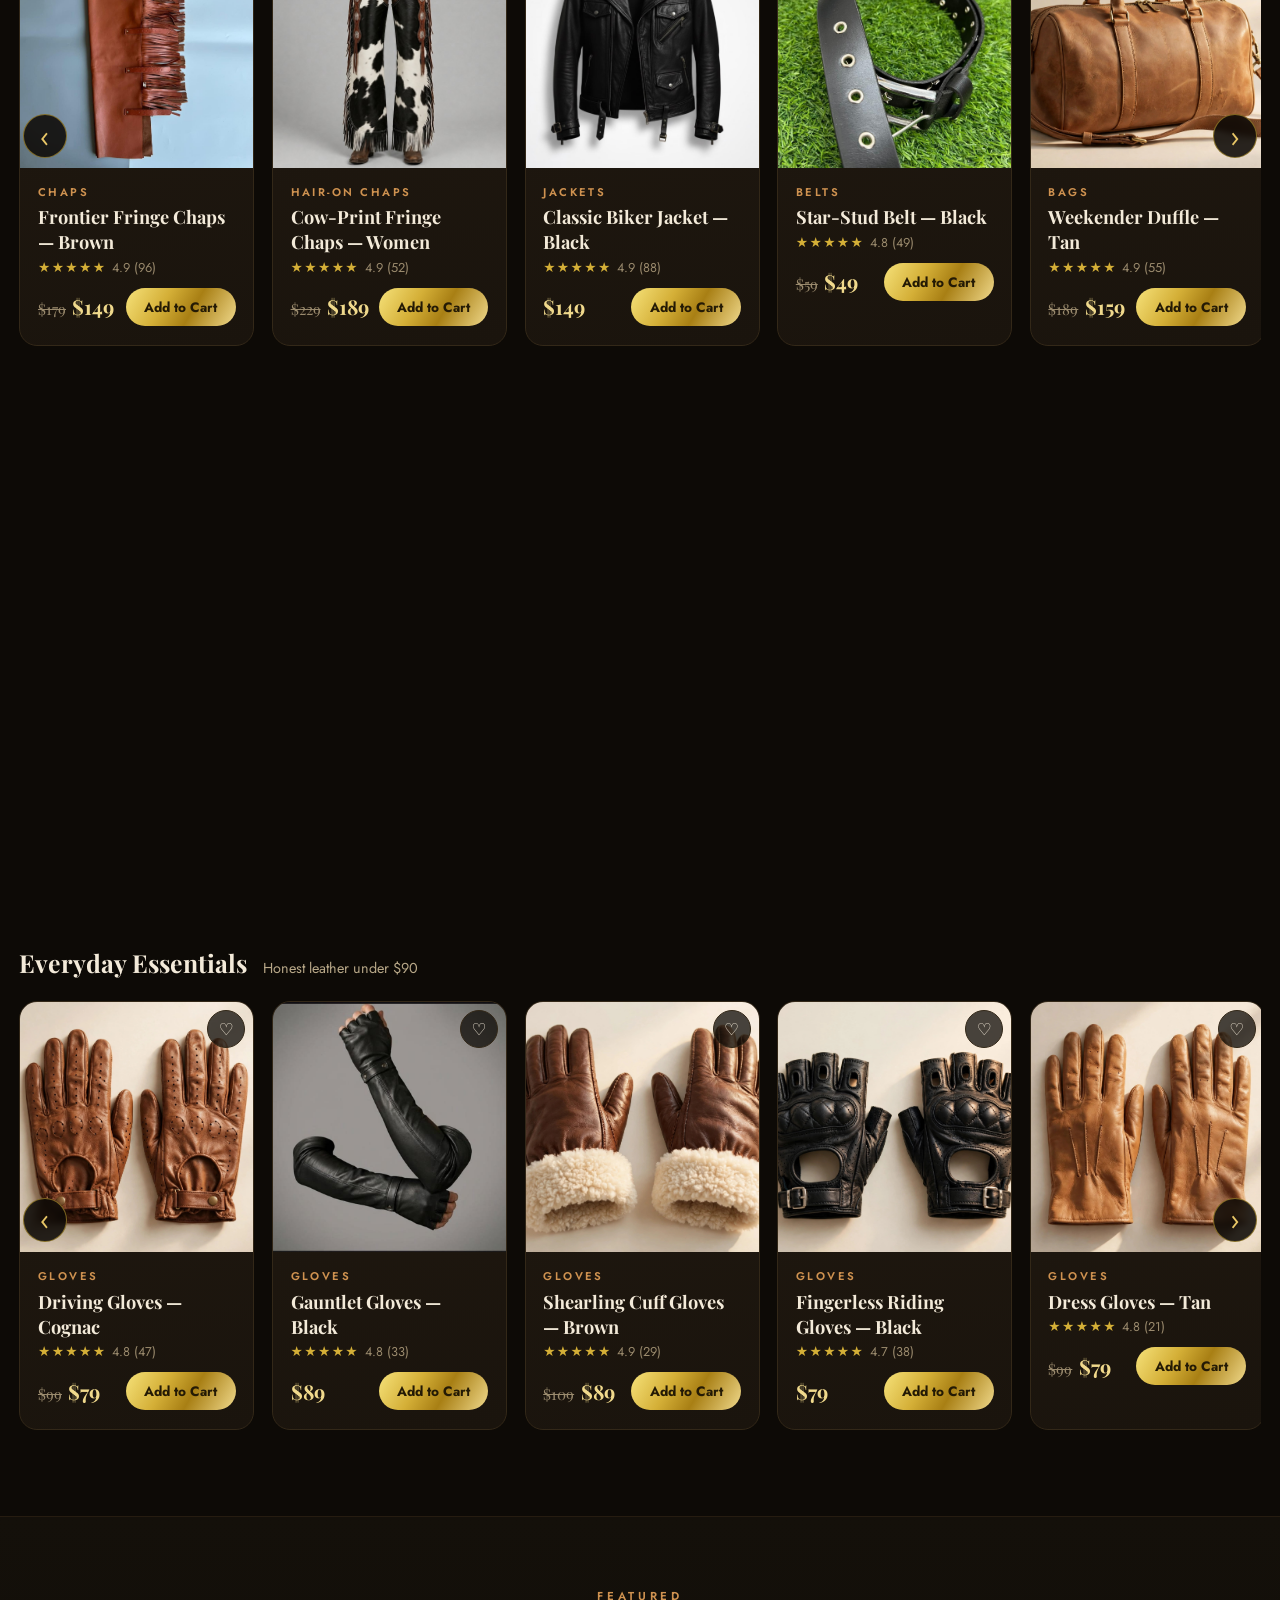
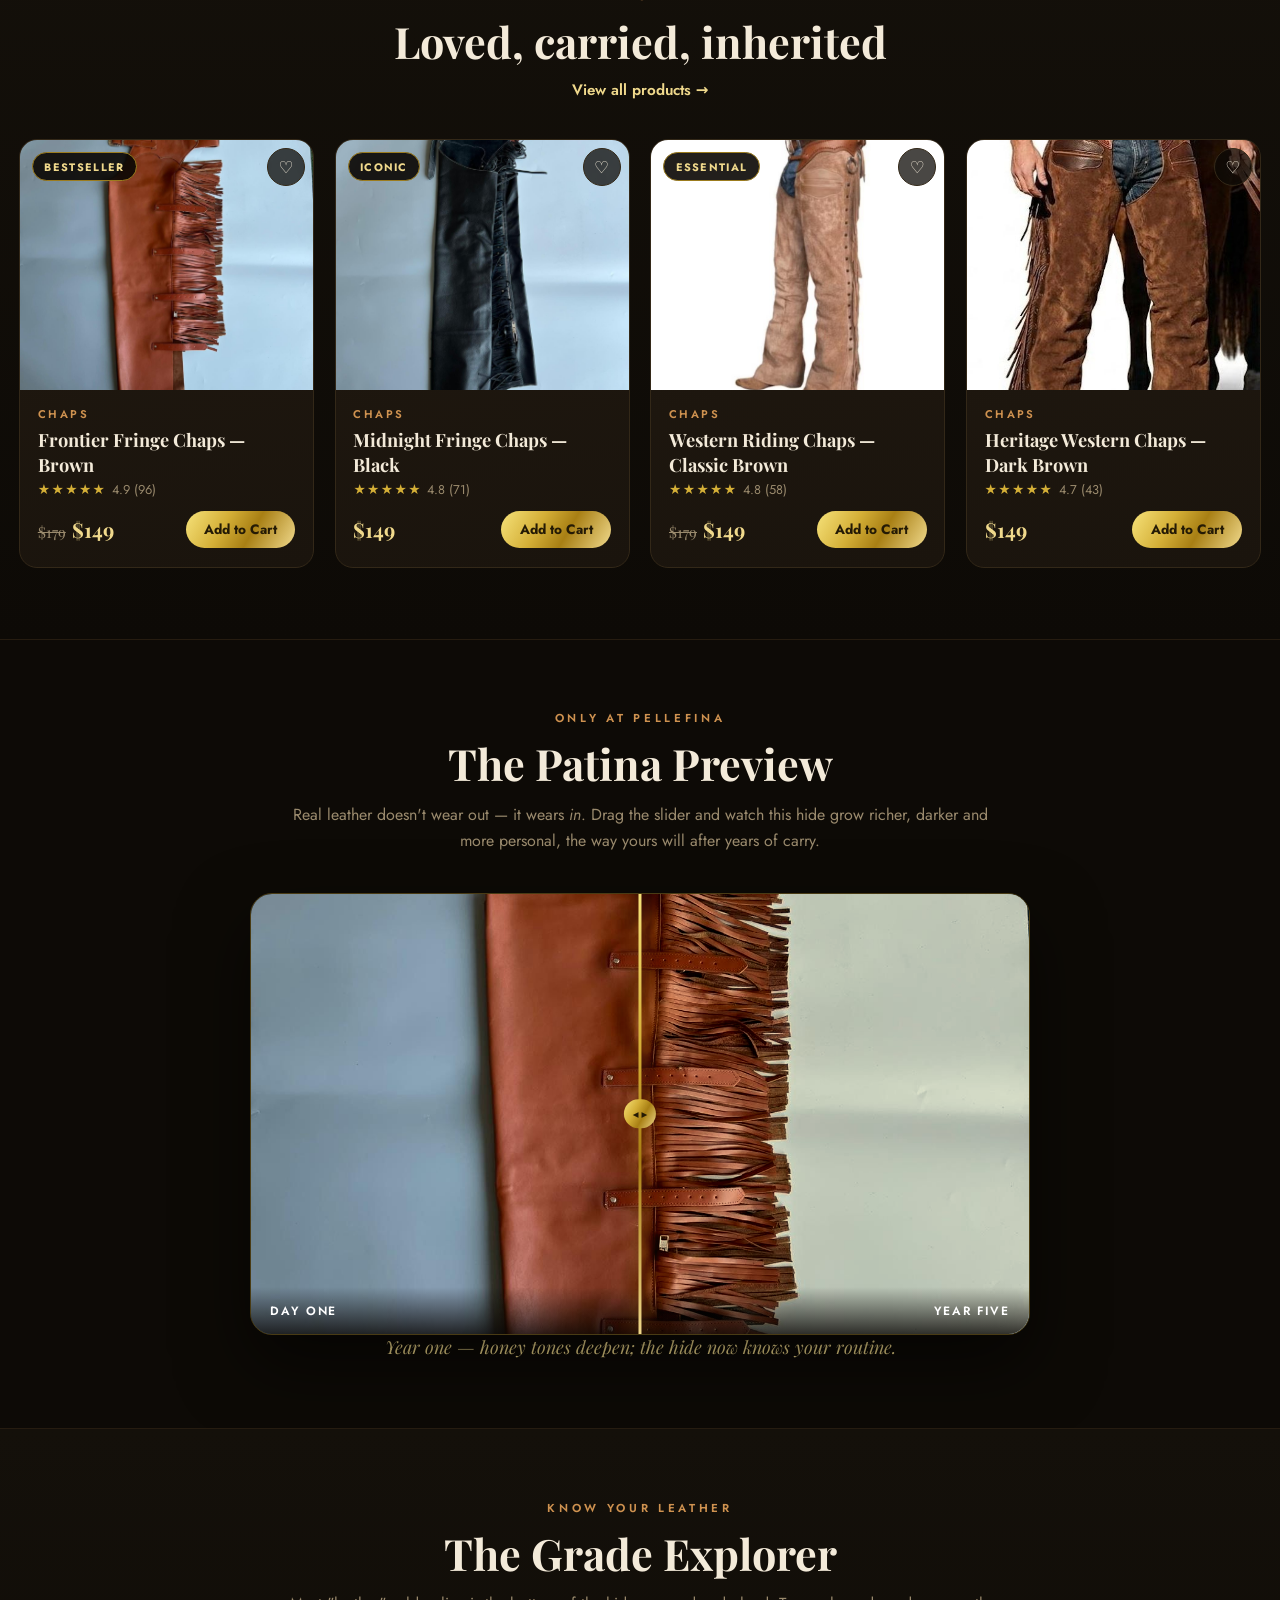
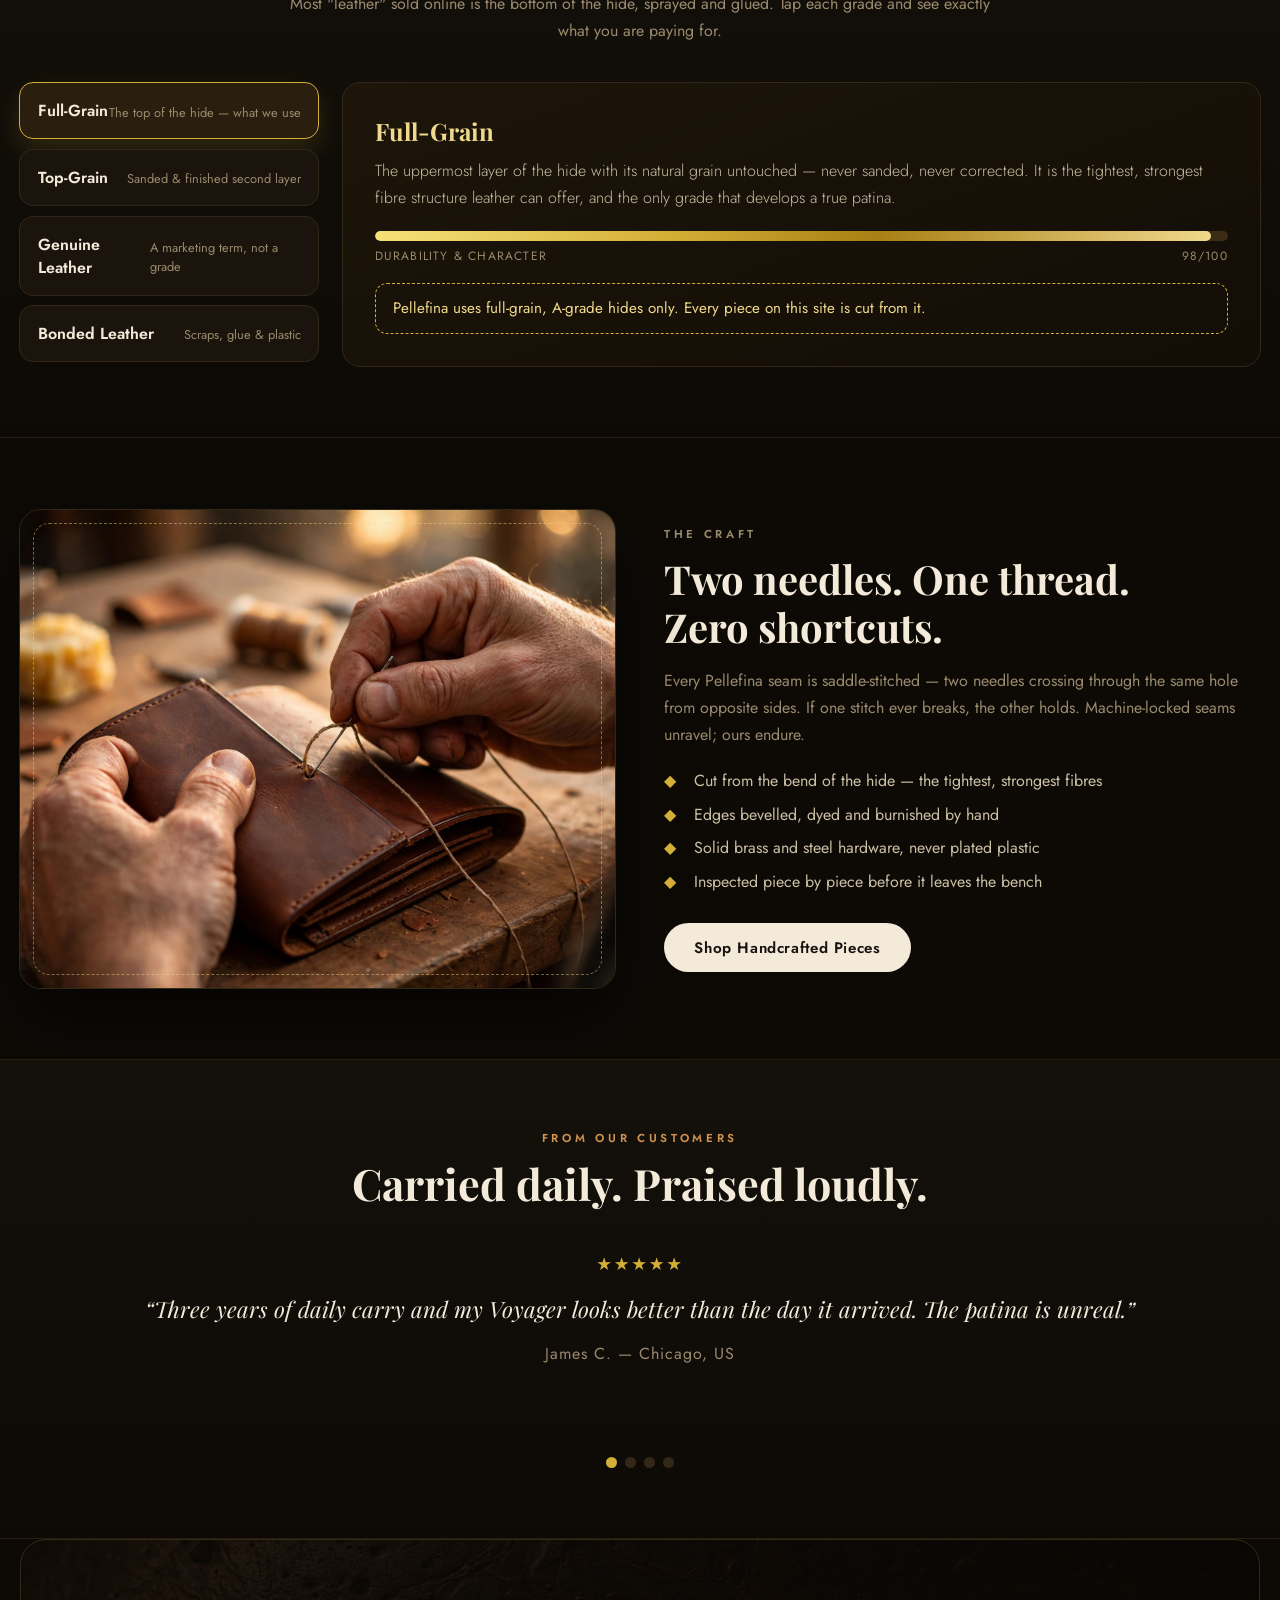
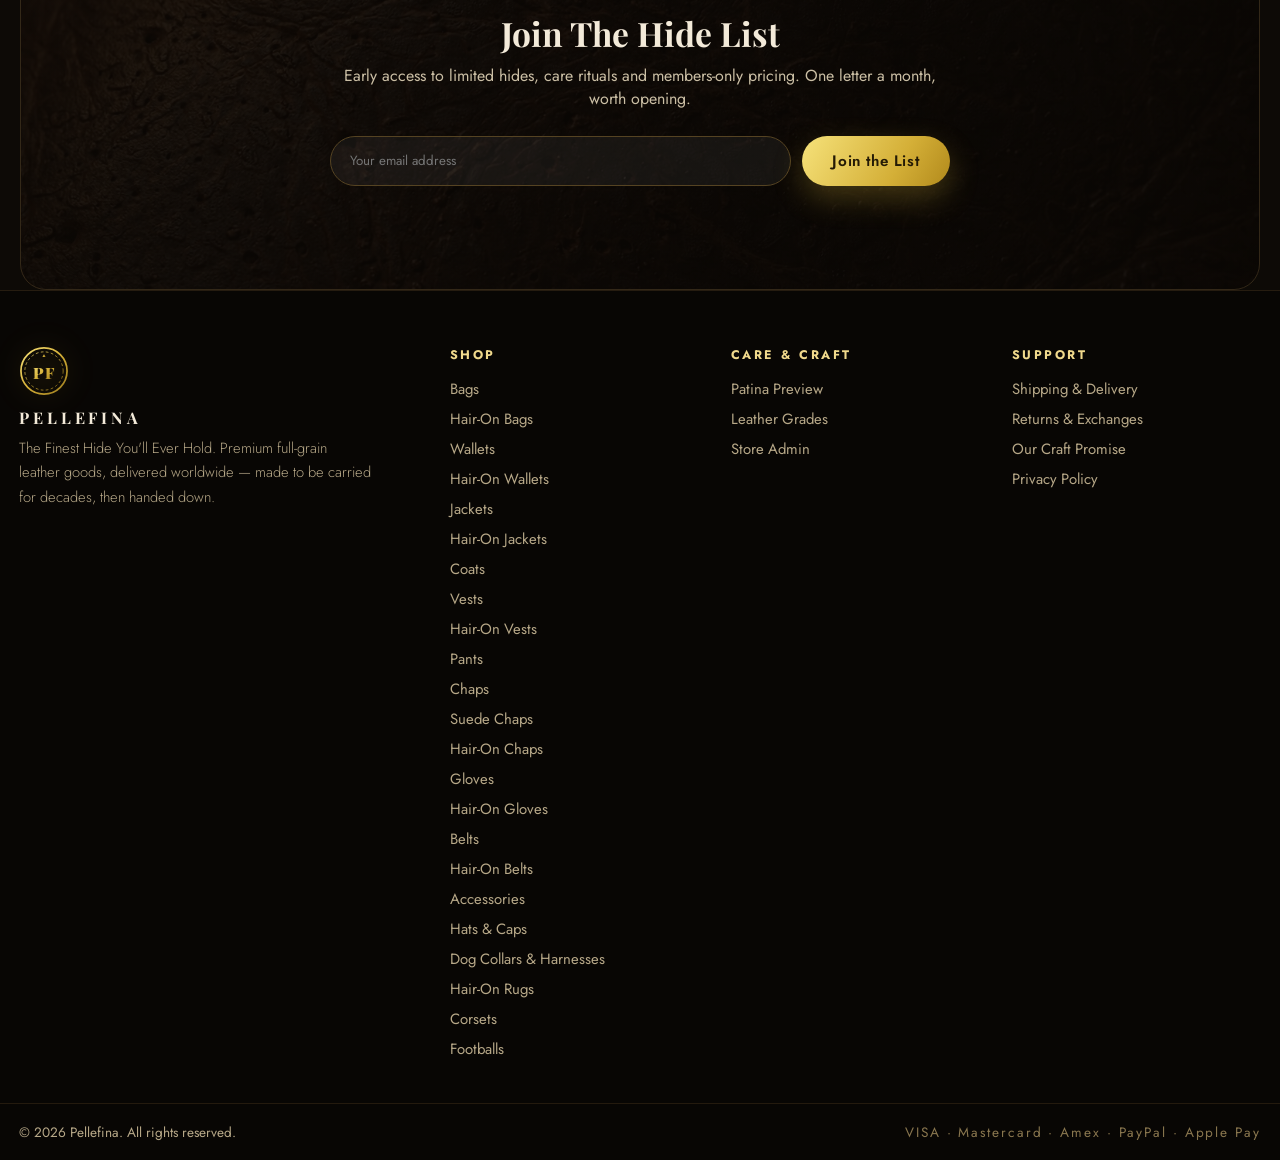
==== commit 7b1d00a9: "Patina preview: drag the centre handle to compare; remove bottom slider" ====
--- a/index.html
+++ b/index.html
@@ -143,7 +143,6 @@
         <div class="patina-handle" id="patinaHandle"></div>
         <div class="patina-labels"><span>Day One</span><span>Year Five</span></div>
       </div>
-      <input type="range" id="patinaRange" min="0" max="100" value="0" aria-label="Patina age slider">
       <p class="patina-readout" id="patinaReadout">Brand new — pale, matte, waiting for its first journey.</p>
     </div>
   </section>
--- a/style.css
+++ b/style.css
@@ -179,7 +179,9 @@
 .patina-frame img{width:100%;height:440px;object-fit:cover}
 .patina-top{position:absolute;inset:0;clip-path:inset(0 0 0 50%)}
 .patina-top img{filter:sepia(42%) saturate(158%) brightness(83%) contrast(113%)}
-.patina-handle{position:absolute;top:0;bottom:0;left:50%;width:3px;background:var(--grad-gold);transform:translateX(-50%);box-shadow:0 0 18px rgba(212,175,55,.7);pointer-events:none}
+.patina-handle{position:absolute;top:0;bottom:0;left:50%;width:48px;transform:translateX(-50%);pointer-events:none;z-index:3}
+.patina-handle::before{content:"";position:absolute;top:0;bottom:0;left:50%;width:3px;transform:translateX(-50%);background:var(--grad-gold);box-shadow:0 0 18px rgba(212,175,55,.7)}
+.patina-frame{cursor:ew-resize;touch-action:none}
 .patina-handle::after{content:"◂ ▸";position:absolute;top:50%;left:50%;transform:translate(-50%,-50%);background:var(--grad-gold);color:#241a05;font-size:.72rem;font-weight:700;padding:.42rem .55rem;border-radius:999px;white-space:nowrap}
 .patina-labels{position:absolute;left:0;right:0;bottom:0;display:flex;justify-content:space-between;padding:.9rem 1.2rem;color:#fff;font-weight:600;letter-spacing:.14em;text-transform:uppercase;font-size:.75rem;background:linear-gradient(transparent,rgba(8,5,3,.78));pointer-events:none;z-index:2}
 #patinaRange{width:100%;margin:1.4rem 0 .5rem;accent-color:var(--gold);height:8px;cursor:pointer}
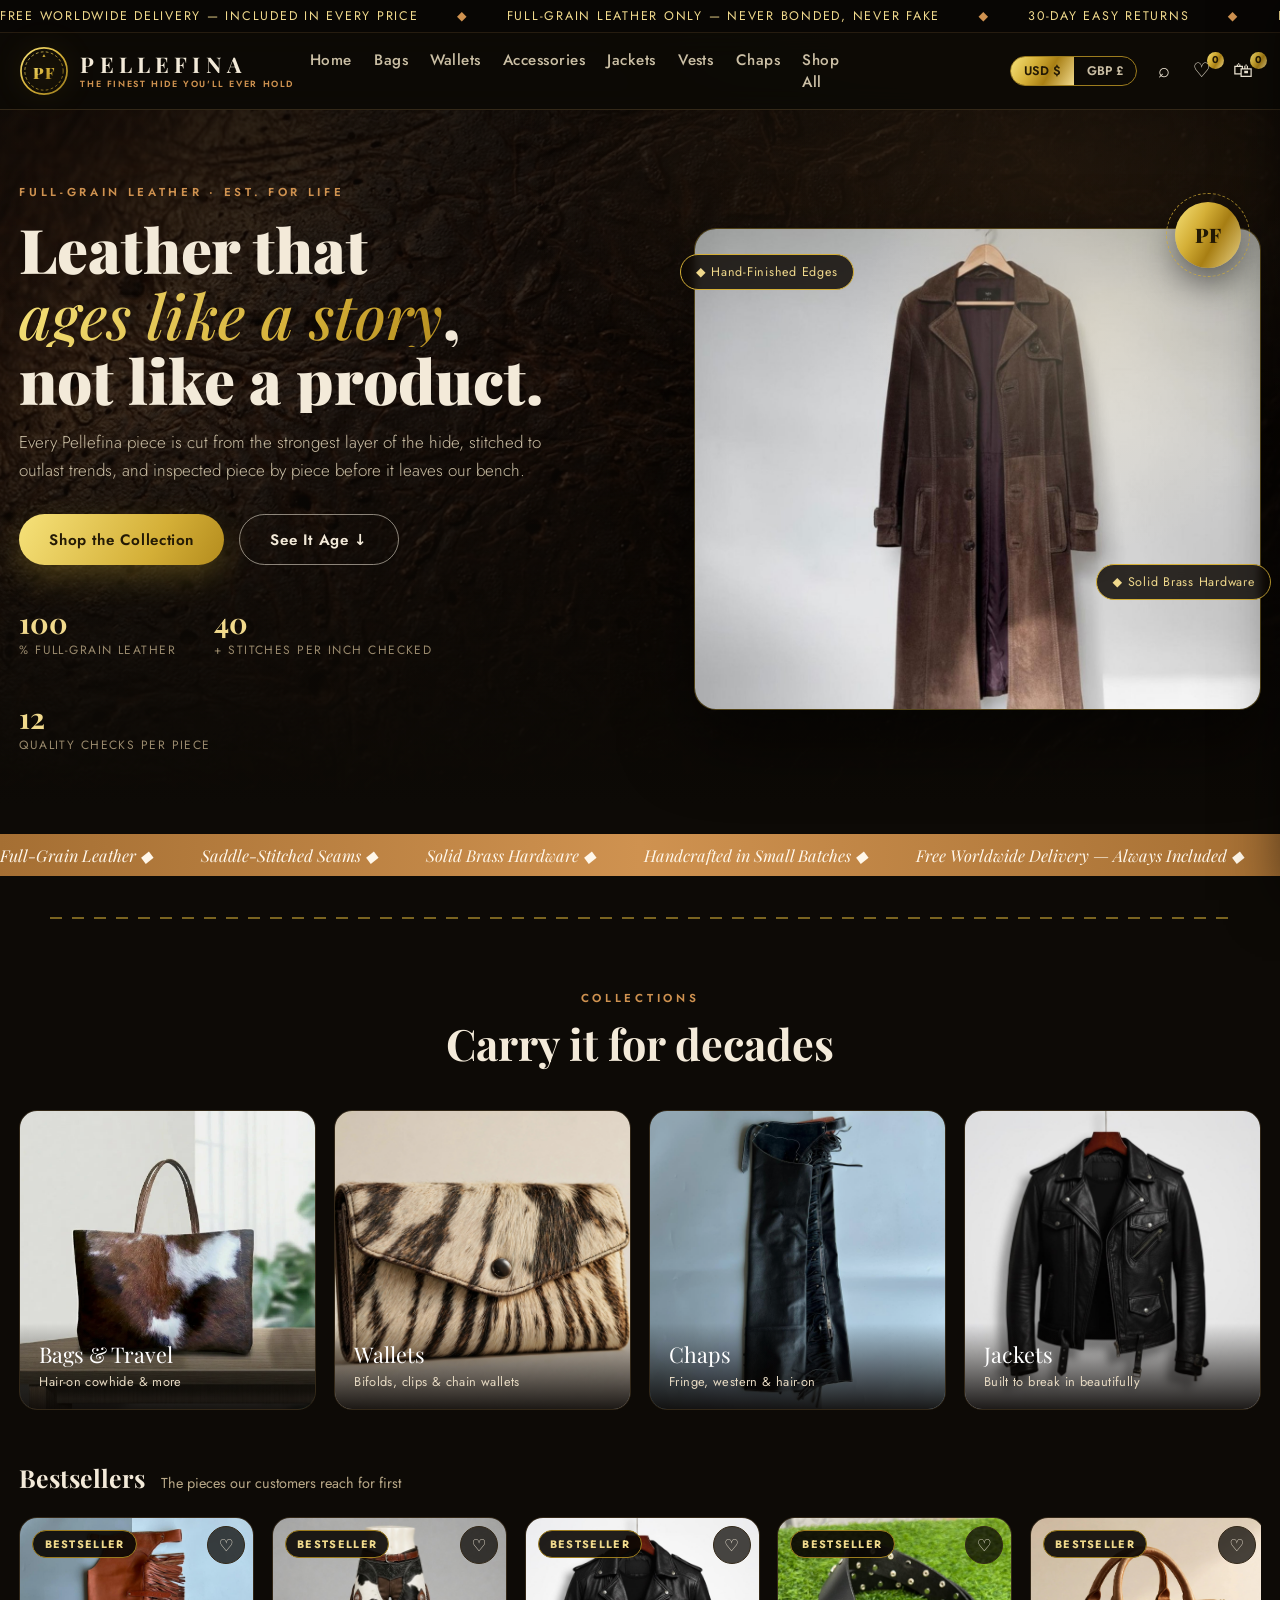
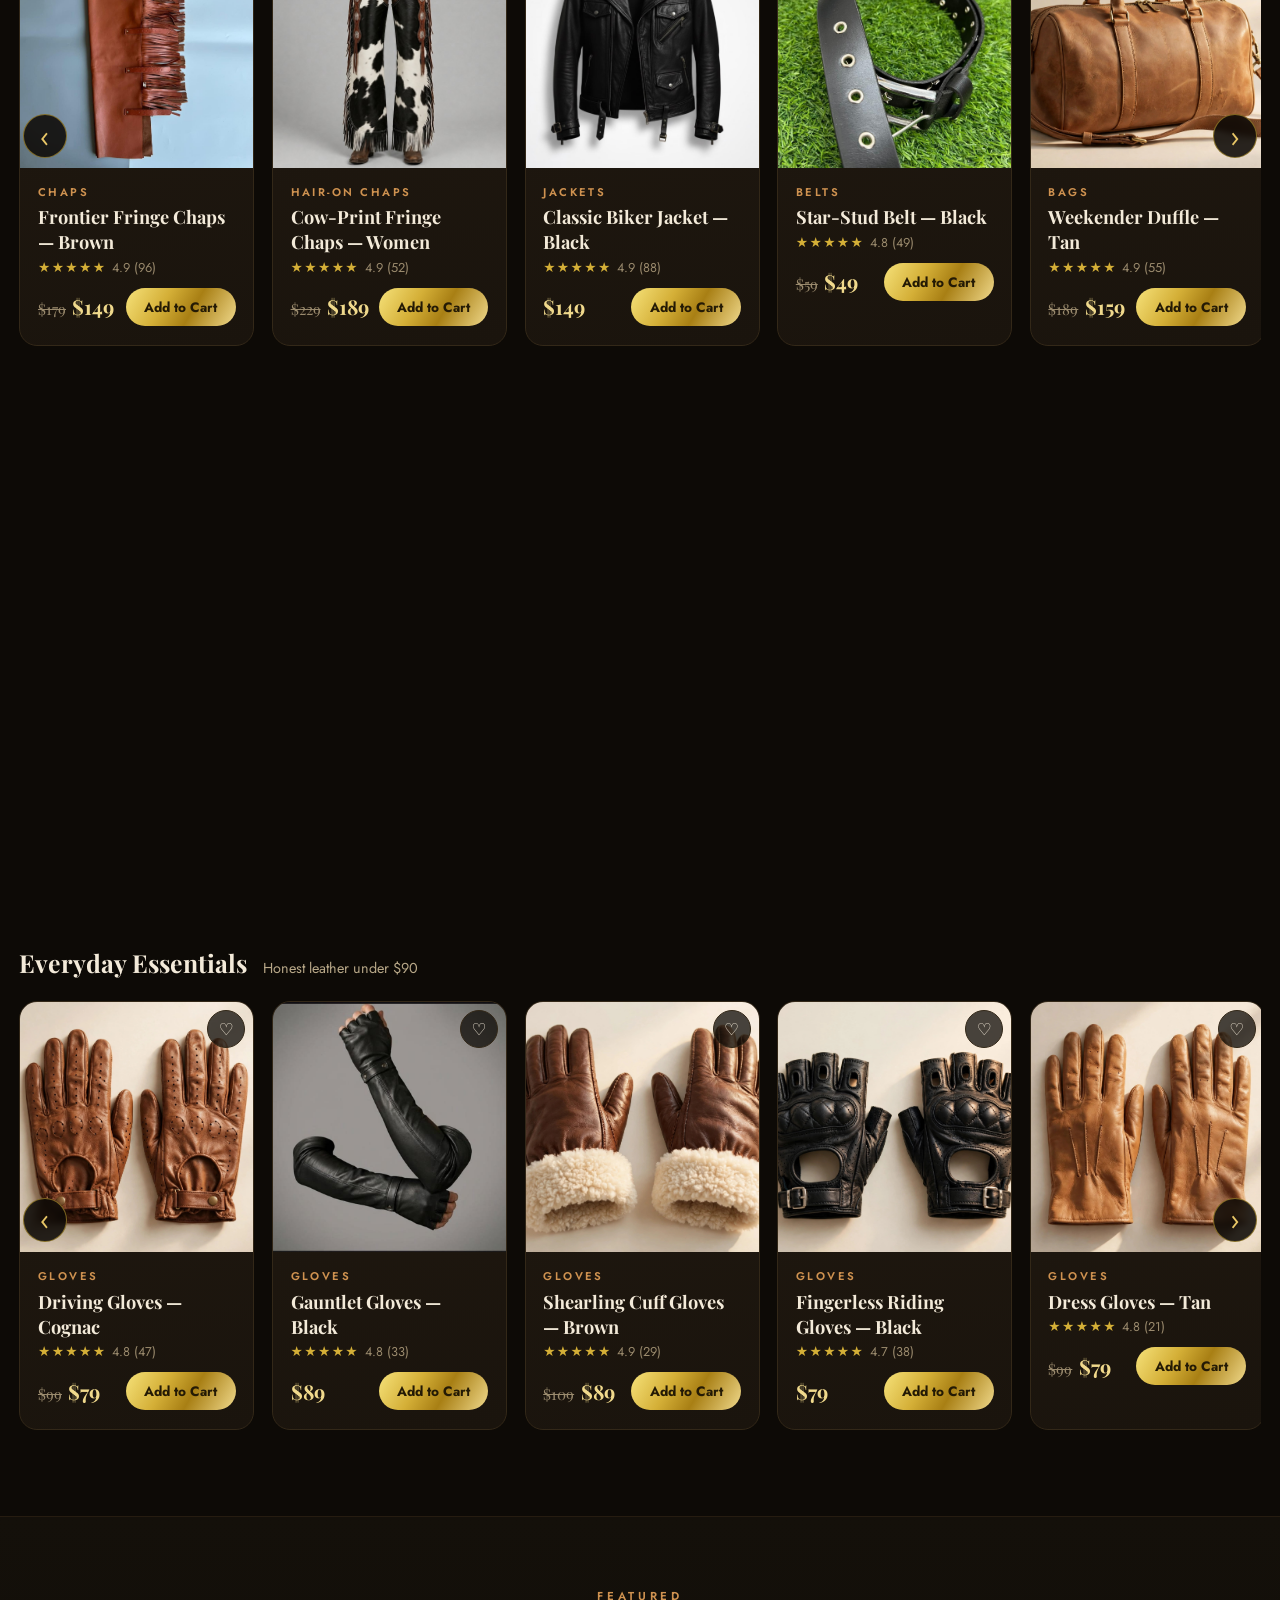
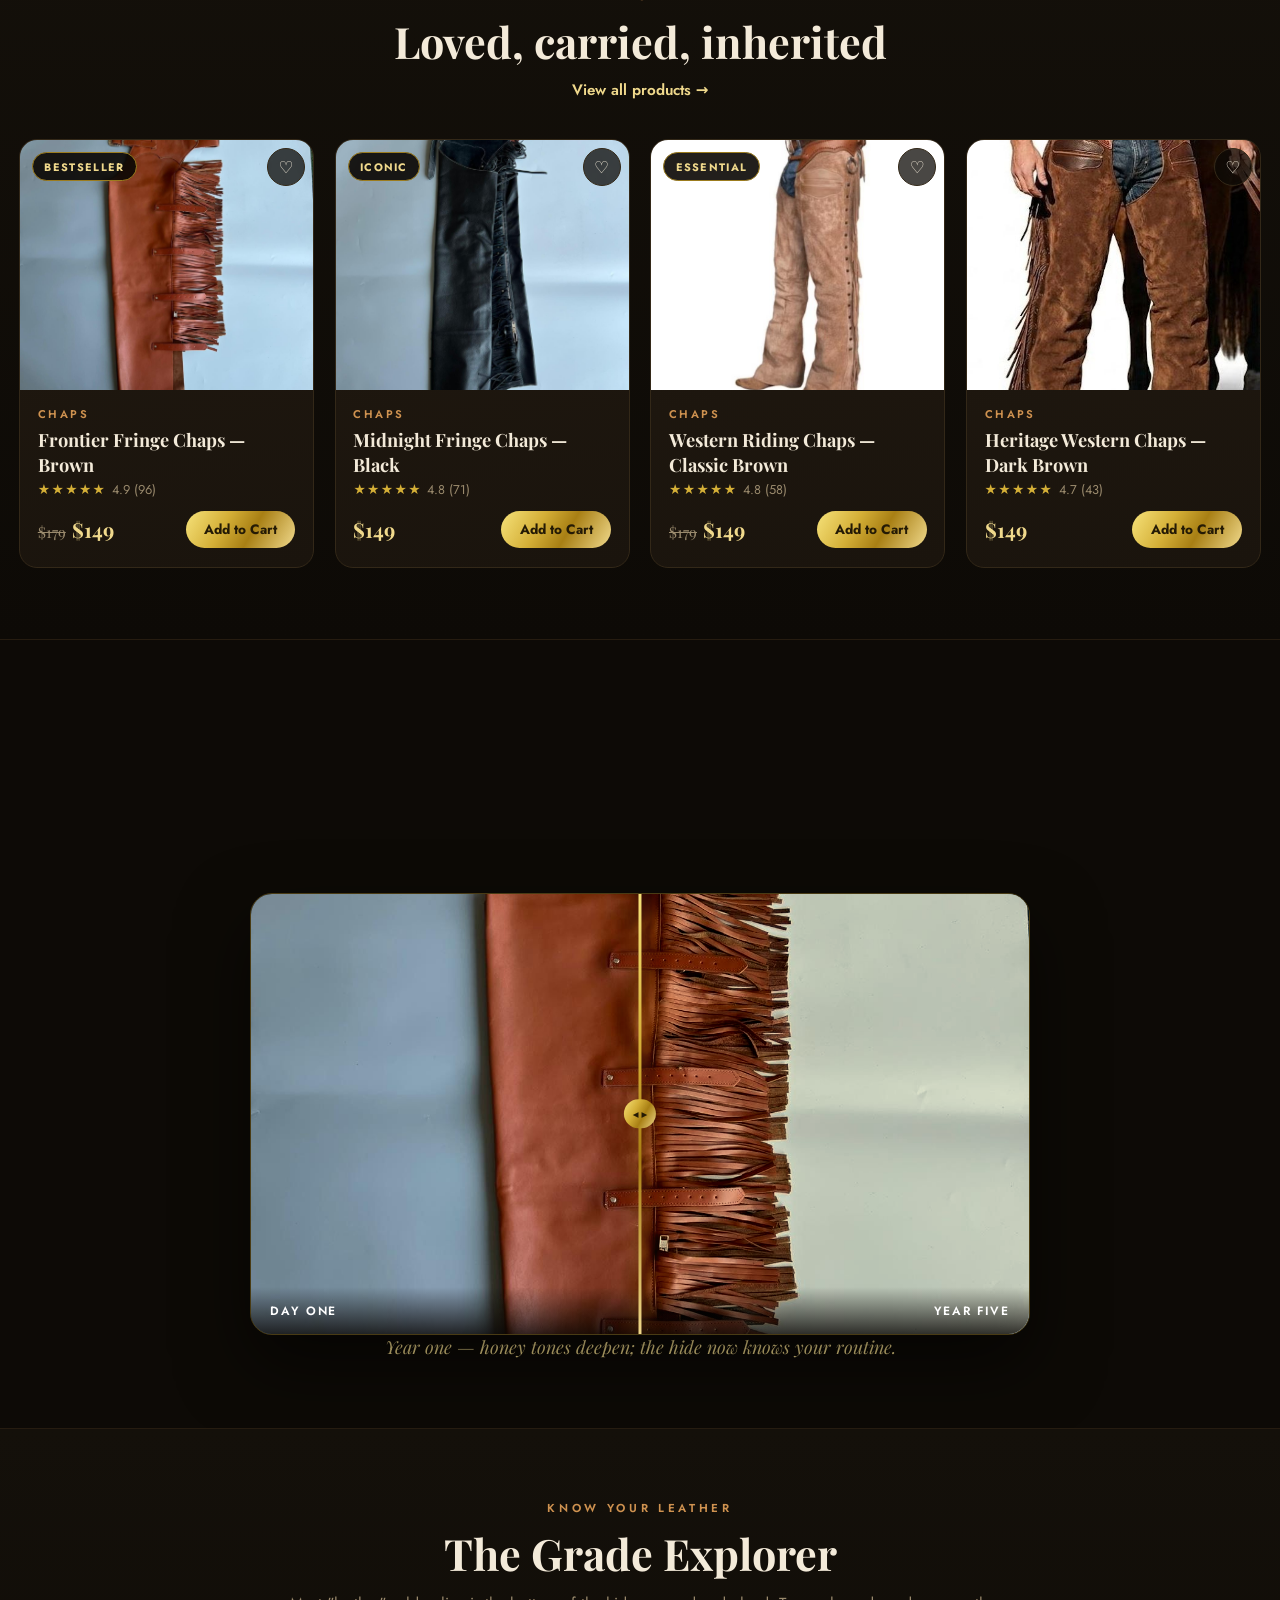
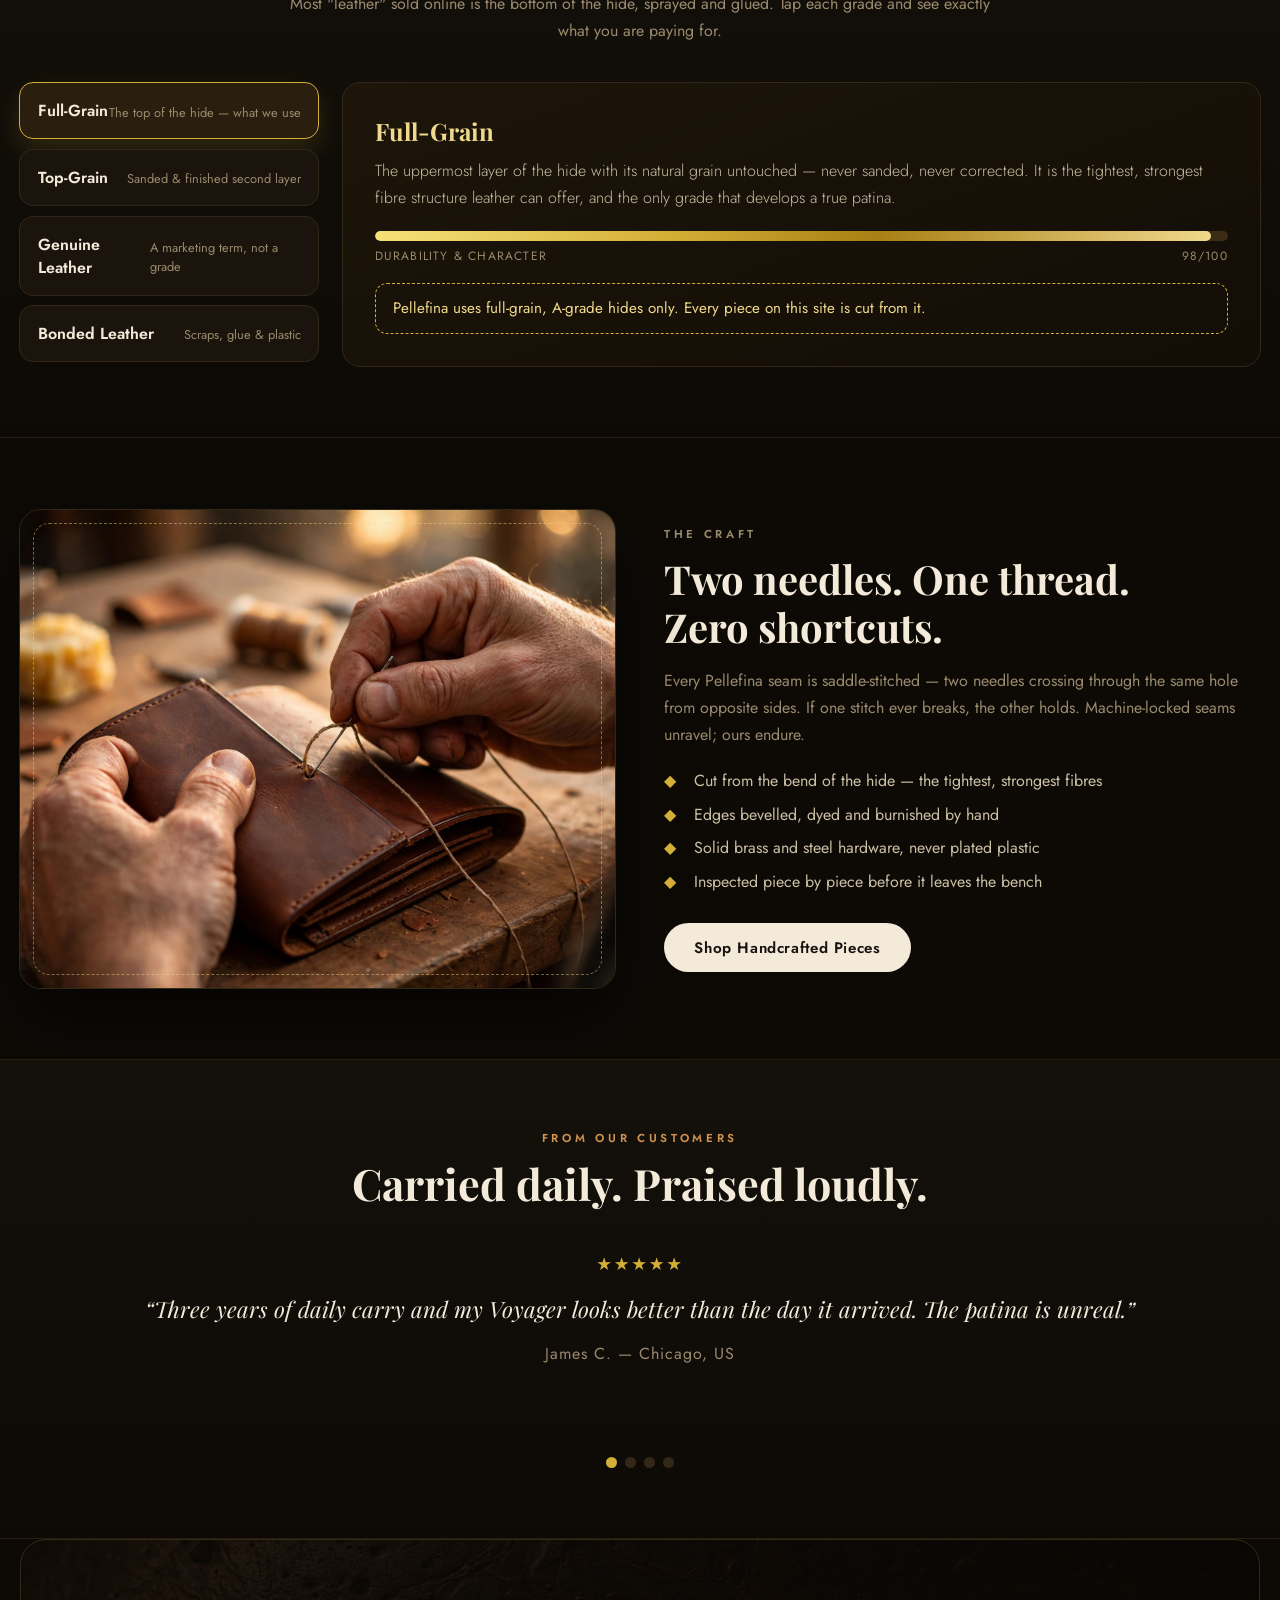
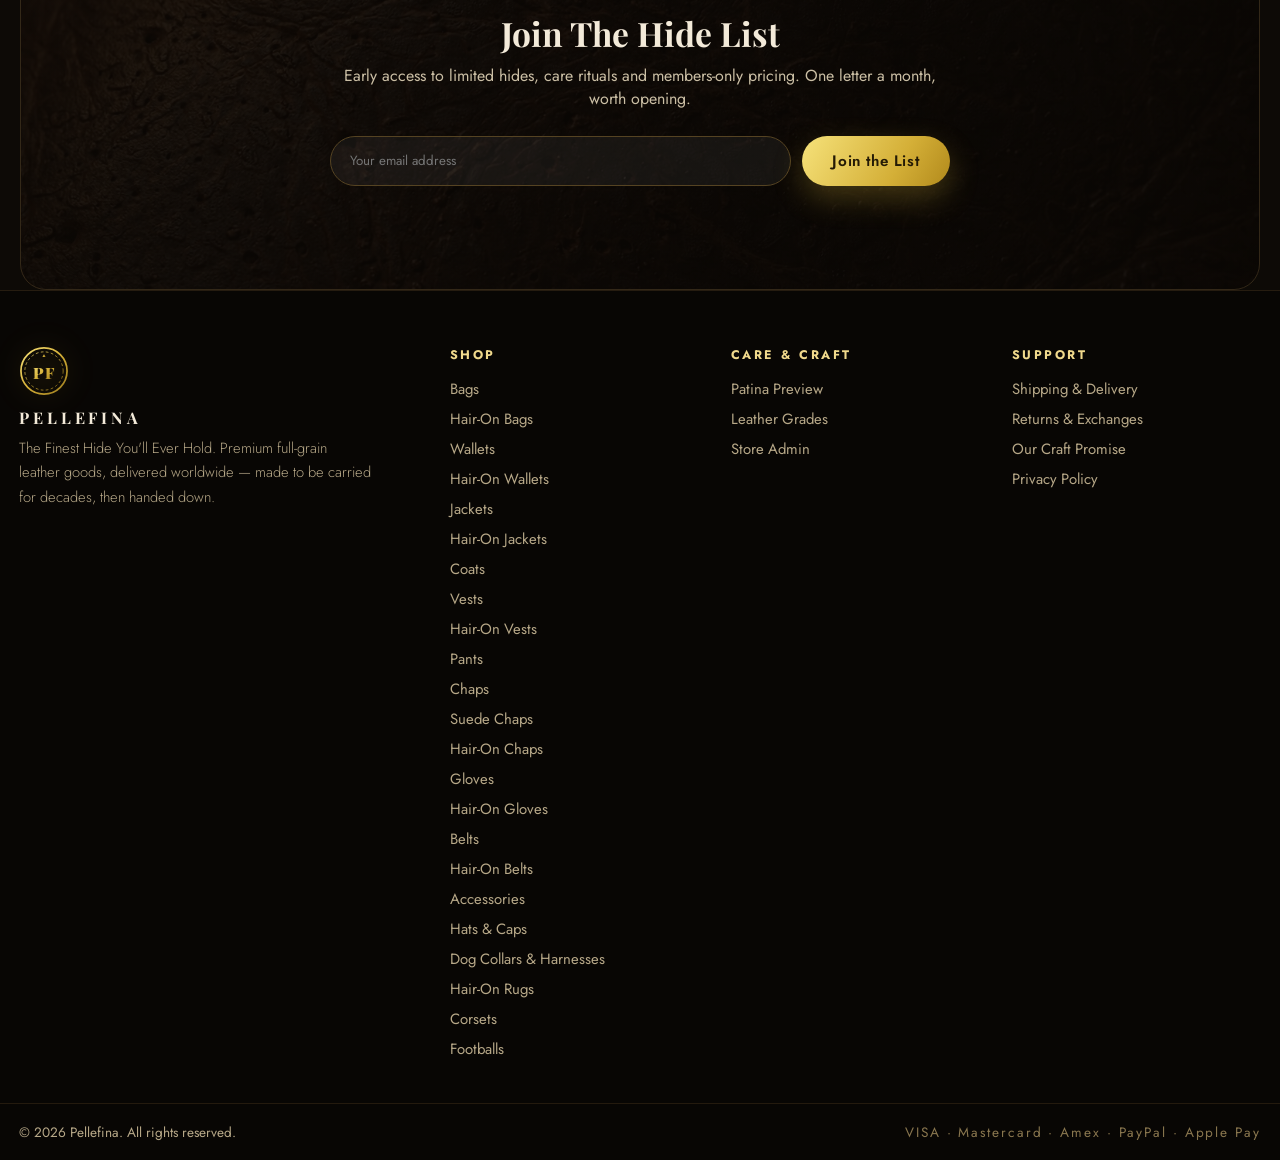
==== commit ab8c3577: "Patina drag fix: block native image drag so the handle slides cleanly; update hint text" ====
--- a/index.html
+++ b/index.html
@@ -134,7 +134,7 @@
     <div class="section-head reveal">
       <p class="eyebrow">Only at Pellefina</p>
       <h2>The Patina Preview</h2>
-      <p class="section-sub">Real leather doesn't wear out — it wears <em>in</em>. Drag the slider and watch this hide grow richer, darker and more personal, the way yours will after years of carry.</p>
+      <p class="section-sub">Real leather doesn't wear out — it wears <em>in</em>. Drag the gold handle left or right and watch this hide grow richer, darker and more personal, the way yours will after years of carry.</p>
     </div>
     <div class="patina-box reveal">
       <div class="patina-frame">
--- a/style.css
+++ b/style.css
@@ -394,3 +394,7 @@
 .sa-next{right:4px}
 .row-strip{scrollbar-width:none}
 .row-strip::-webkit-scrollbar{display:none}
+
+.patina-frame img{-webkit-user-drag:none;user-select:none;-webkit-user-select:none}
+.patina-frame{-webkit-user-select:none;user-select:none}
+.patina-handle{touch-action:none}
